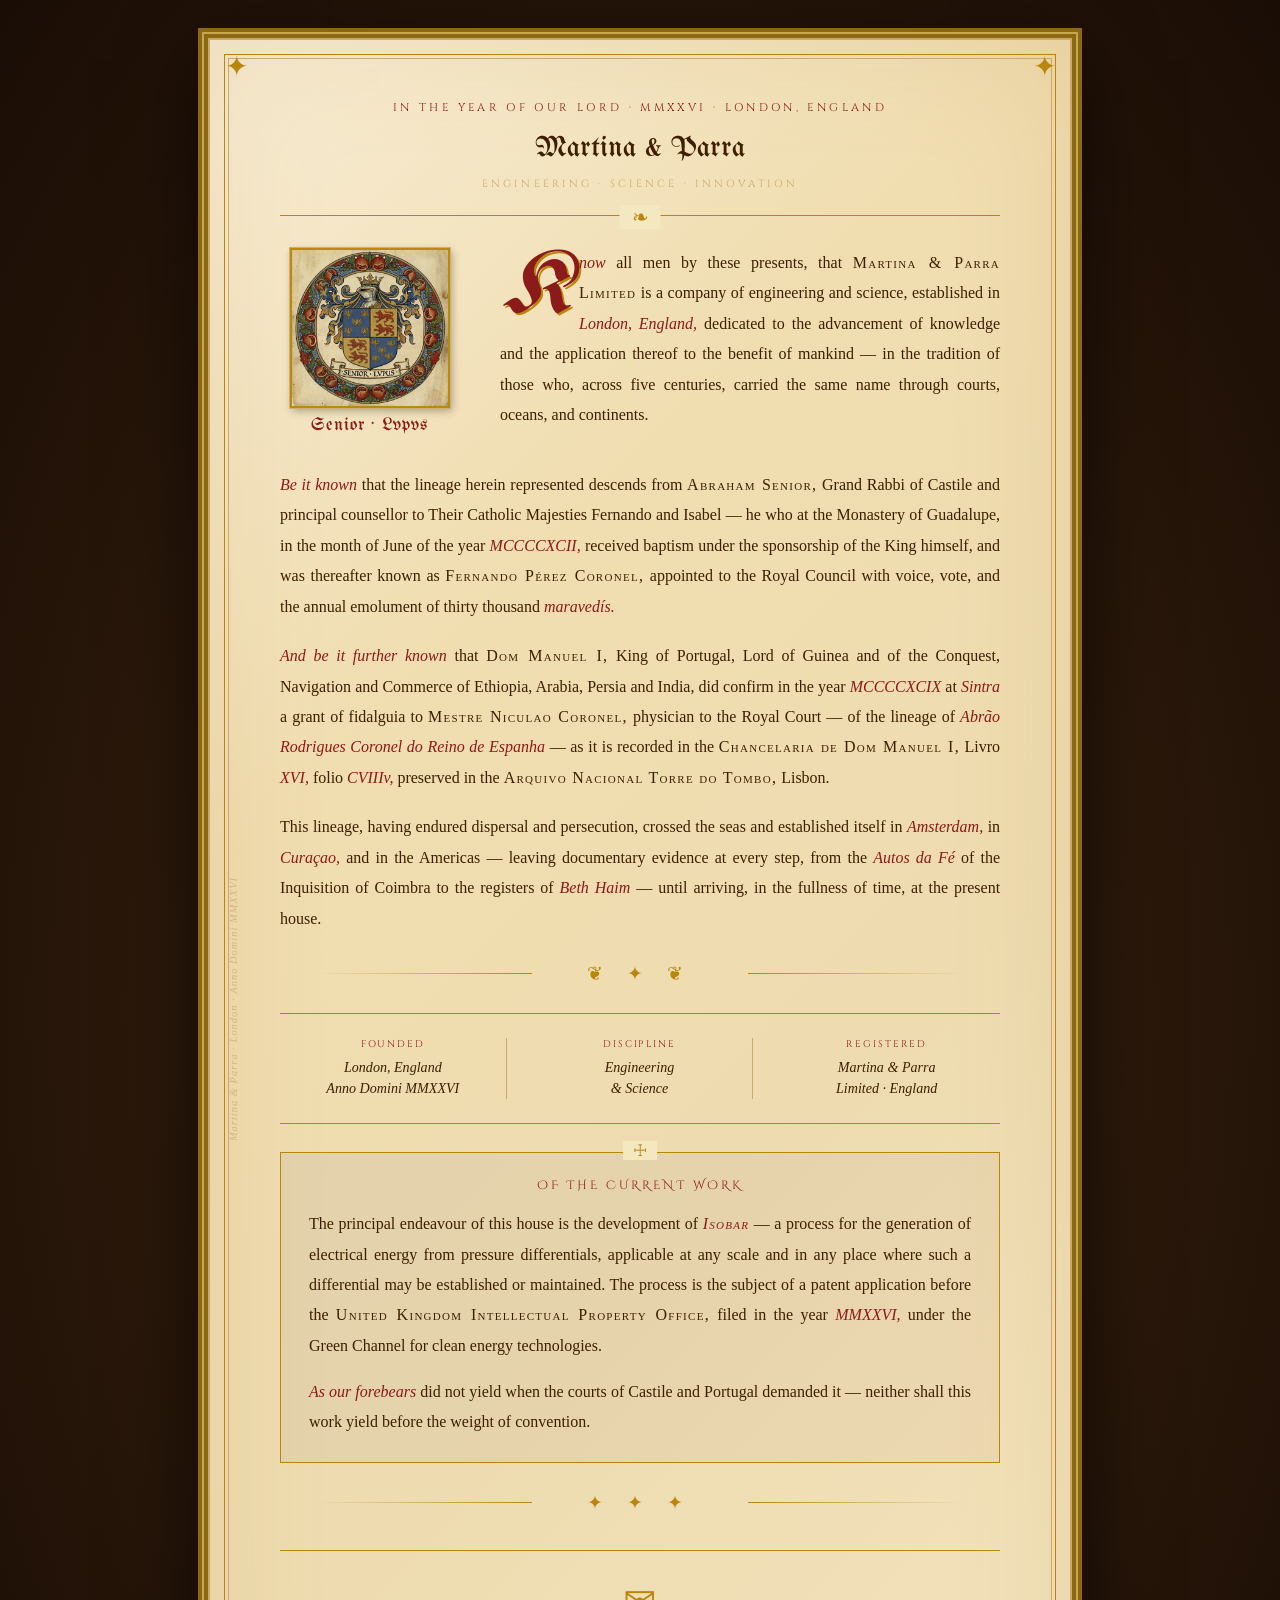
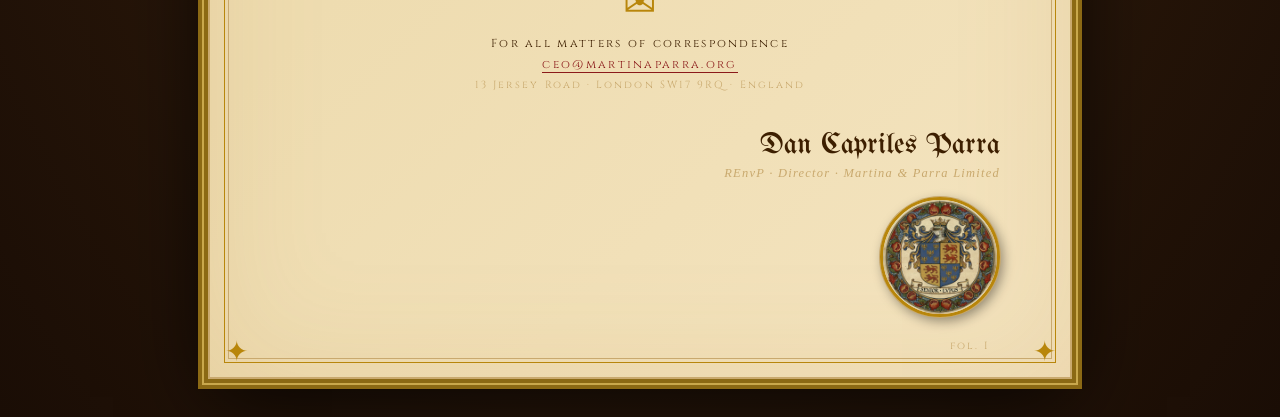
==== index.html @ c465b51c "Update index.html" ====
<html lang="en">
<head>
<meta charset="UTF-8">
<meta name="viewport" content="width=device-width, initial-scale=1.0">
<title>Martina &amp; Parra — Senior Lupus</title>
<link rel="preconnect" href="https://fonts.googleapis.com">
<link rel="preconnect" href="https://fonts.gstatic.com" crossorigin>
<link href="https://fonts.googleapis.com/css2?family=UnifrakturMaguntia&family=IM+Fell+English:ital@0;1&family=Cinzel:wght@400;600;700&family=Cinzel+Decorative:wght@400;700&display=swap" rel="stylesheet">
<style>
:root {
  --vellum: #f4e8c1;
  --vellum-dark: #e8d5a0;
  --vellum-shadow: #c9a96e;
  --ink: #1a0f00;
  --ink-brown: #3d1f00;
  --red: #8b1a1a;
  --blue: #1a2d6b;
  --gold: #b8860b;
  --gold-light: #d4a017;
  --gold-bright: #ffd700;
}
* { margin:0; padding:0; box-sizing:border-box; }
body {
  background: radial-gradient(ellipse at center, #3d2510 0%, #1a0d05 100%);
  font-family: 'IM Fell English', serif;
  color: var(--ink);
  min-height: 100vh;
  display: flex;
  flex-direction: column;
  align-items: center;
  padding: 40px 20px;
}
.manuscript {
  max-width: 860px;
  width: 100%;
  background-image:
    linear-gradient(135deg, #f8edd5 0%, #f0ddb0 30%, #eedcb0 60%, #f4e4c0 100%);
  position: relative;
  padding: 60px 70px;
  box-shadow:
    0 0 0 2px var(--vellum-shadow),
    0 0 0 6px #8b6914,
    0 0 0 8px #c9a84c,
    0 0 0 12px #8b6914,
    0 20px 80px rgba(0,0,0,0.8),
    inset 0 0 120px rgba(180,130,50,0.15);
  animation: pageAppear 1.5s ease-out;
}
@keyframes pageAppear {
  from { opacity:0; transform:translateY(30px); }
  to { opacity:1; transform:translateY(0); }
}
.border-outer { position:absolute; inset:14px; border:1.5px solid var(--gold); pointer-events:none; }
.border-inner { position:absolute; inset:18px; border:0.5px solid var(--vellum-shadow); pointer-events:none; }
.corner { position:absolute; width:40px; height:40px; color:var(--gold); font-size:28px; display:flex; align-items:center; justify-content:center; }
.corner-tl { top:6px; left:6px; }
.corner-tr { top:6px; right:6px; }
.corner-bl { bottom:6px; left:6px; }
.corner-br { bottom:6px; right:6px; }
.marginalia {
  position:absolute; font-family:'IM Fell English',serif; font-size:0.65rem;
  color:var(--vellum-shadow); font-style:italic; left:18px; top:50%;
  transform:translateY(-50%) rotate(180deg); writing-mode:vertical-rl;
  letter-spacing:0.1em; opacity:0.7;
}
.royal-header {
  text-align:center; margin-bottom:32px; padding-bottom:24px;
  border-bottom:1px solid var(--gold); position:relative;
}
.royal-header::after {
  content:'❧'; position:absolute; bottom:-14px; left:50%;
  transform:translateX(-50%); background:var(--vellum); padding:0 12px;
  color:var(--gold); font-size:20px;
}
.regnal-date { font-family:'Cinzel',serif; font-size:0.7rem; letter-spacing:0.3em; color:var(--red); text-transform:uppercase; margin-bottom:10px; }
.royal-title { font-family:'UnifrakturMaguntia',cursive; font-size:1.8rem; color:var(--ink-brown); line-height:1.6; margin-bottom:6px; }
.coat-of-arms-section { display:flex; gap:40px; align-items:flex-start; margin-bottom:36px; }
.shield-container { flex-shrink:0; width:180px; text-align:center; }
.shield-img {
  width:160px; height:160px; margin:0 auto 8px; display:block;
  object-fit:cover; object-position:center center;
  border:2px solid var(--gold);
  box-shadow: 0 0 0 1px var(--vellum-shadow), 2px 3px 8px rgba(0,0,0,0.3);
  filter:sepia(10%) contrast(1.05);
  transition: transform 0.4s ease, filter 0.4s ease;
}
.shield-img:hover { transform:scale(1.04); filter:sepia(5%) contrast(1.1) brightness(1.05); }
.shield-motto { font-family:'UnifrakturMaguntia',cursive; font-size:1.1rem; color:var(--red); letter-spacing:0.05em; margin-top:4px; }
.fire-word {
  display:inline;
  transition: color 0.2s ease, text-shadow 0.2s ease;
  cursor:default;
}
.fire-word:hover {
  color: #cc1100 !important;
  text-shadow: 0 0 6px rgba(220,50,0,0.9), 0 0 18px rgba(255,100,0,0.6), 0 0 35px rgba(255,50,0,0.3);
}
.decree-text { font-family:'IM Fell English',serif; font-size:1.0rem; line-height:1.9; color:var(--ink-brown); text-align:justify; hyphens:auto; }
.decree-text p { margin-bottom:1.2em; }
.drop-cap::first-letter {
  font-family:'UnifrakturMaguntia',cursive; font-size:5.5rem; float:left;
  line-height:0.75; margin-right:8px; margin-top:8px; color:var(--red);
  text-shadow:2px 2px 0px var(--gold);
}
.rubricated { color:var(--red); font-style:italic; }
.small-caps { font-variant:small-caps; letter-spacing:0.08em; }
.divider {
  text-align:center; margin:28px 0; color:var(--gold); font-size:1.2rem; letter-spacing:0.5em; position:relative;
}
.divider::before, .divider::after {
  content:''; position:absolute; top:50%; width:30%; height:0.5px;
  background:linear-gradient(to right, transparent, var(--gold));
}
.divider::before { left:5%; }
.divider::after { right:5%; background:linear-gradient(to left, transparent, var(--gold)); }
.section-title { font-family:'Cinzel Decorative',serif; font-size:0.75rem; letter-spacing:0.25em; color:var(--red); text-transform:uppercase; text-align:center; margin-bottom:16px; }
.triptych { display:grid; grid-template-columns:1fr 1fr 1fr; gap:20px; margin:28px 0; border-top:0.5px solid var(--gold); border-bottom:0.5px solid var(--gold); padding:24px 0; }
.triptych-item { text-align:center; padding:0 12px; border-right:0.5px solid var(--vellum-shadow); }
.triptych-item:last-child { border-right:none; }
.triptych-label { font-family:'Cinzel',serif; font-size:0.6rem; letter-spacing:0.2em; color:var(--red); text-transform:uppercase; margin-bottom:6px; display:block; }
.triptych-value { font-family:'IM Fell English',serif; font-size:0.88rem; color:var(--ink-brown); line-height:1.5; font-style:italic; }
.sealed-section {
  background:linear-gradient(135deg, rgba(26,45,107,0.06), rgba(139,26,26,0.04));
  border:1px solid var(--gold); padding:24px 28px; margin:28px 0; position:relative;
}
.sealed-section::before {
  content:'☩'; position:absolute; top:-12px; left:50%; transform:translateX(-50%);
  background:var(--vellum); padding:0 10px; color:var(--gold); font-size:16px;
}
.sigil-section { text-align:center; margin-top:36px; padding-top:28px; border-top:1px solid var(--gold); }
.sigil { font-size:2.5rem; color:var(--gold); margin-bottom:10px; display:block; }
.contact-line { font-family:'Cinzel',serif; font-size:0.72rem; letter-spacing:0.2em; color:var(--ink-brown); margin-bottom:6px; }
.contact-line a { color:var(--red); text-decoration:none; border-bottom:0.5px solid var(--red); }
.royal-signature { margin-top:36px; display:flex; justify-content:flex-end; align-items:flex-end; flex-direction:column; text-align:right; }
.signature-name { font-family:'UnifrakturMaguntia',cursive; font-size:1.8rem; color:var(--ink-brown); line-height:1.2; }
.signature-title { font-family:'IM Fell English',serif; font-size:0.78rem; font-style:italic; color:var(--vellum-shadow); letter-spacing:0.1em; margin-top:4px; }
.emblem-seal {
  width:120px; height:120px; border-radius:50%; overflow:hidden;
  border:3px solid var(--gold);
  box-shadow:0 0 0 1px var(--vellum-shadow), 3px 4px 12px rgba(0,0,0,0.4);
  margin-top:16px; align-self:flex-end;
  transition:transform 0.4s ease, box-shadow 0.4s ease;
}
.emblem-seal:hover {
  transform:scale(1.06) rotate(2deg);
  box-shadow:0 0 0 1px var(--gold-bright), 0 0 20px rgba(184,134,11,0.5), 3px 4px 12px rgba(0,0,0,0.4);
}
.emblem-seal img { width:100%; height:100%; object-fit:cover; object-position:center 15%; filter:sepia(10%) contrast(1.05); }
.folio { position:absolute; bottom:24px; right:80px; font-family:'Cinzel',serif; font-size:0.65rem; letter-spacing:0.2em; color:var(--vellum-shadow); }
@media(max-width:600px){
  .manuscript{padding:40px 28px;}
  .coat-of-arms-section{flex-direction:column;align-items:center;}
  .triptych{grid-template-columns:1fr;}
  .triptych-item{border-right:none;border-bottom:0.5px solid var(--vellum-shadow);padding:12px 0;}
  .triptych-item:last-child{border-bottom:none;}
  .marginalia{display:none;}
}
</style>
</head>
<body>
<div class="manuscript">
  <div class="border-outer"></div>
  <div class="border-inner"></div>
  <div class="corner corner-tl">✦</div>
  <div class="corner corner-tr">✦</div>
  <div class="corner corner-bl">✦</div>
  <div class="corner corner-br">✦</div>
  <div class="marginalia">Martina &amp; Parra · London · Anno Domini MMXXVI</div>

  <div class="royal-header">
    <div class="regnal-date">In the Year of Our Lord · MMXXVI · London, England</div>
    <div class="royal-title">Martina &amp; Parra</div>
    <div style="font-family:'Cinzel',serif;font-size:0.65rem;letter-spacing:0.3em;color:var(--vellum-shadow);text-transform:uppercase;margin-top:4px;">Engineering · Science · Innovation</div>
  </div>

  <div class="coat-of-arms-section">
    <div class="shield-container">
      <img class="shield-img" src="senior_lupus.png" alt="Senior Lupus Arms">
      <div class="shield-motto">Senior · Lvpvs</div>
    </div>
    <div style="flex:1;">
      <p class="decree-text drop-cap">
        <span class="rubricated fire-word">Know</span> <span class="fire-word">all</span> <span class="fire-word">men</span> <span class="fire-word">by</span> <span class="fire-word">these</span> <span class="fire-word">presents,</span> <span class="fire-word">that</span> <span class="small-caps fire-word">Martina &amp; Parra Limited</span> <span class="fire-word">is</span> <span class="fire-word">a</span> <span class="fire-word">company</span> <span class="fire-word">of</span> <span class="fire-word">engineering</span> <span class="fire-word">and</span> <span class="fire-word">science,</span> <span class="fire-word">established</span> <span class="fire-word">in</span> <span class="rubricated fire-word">London, England,</span> <span class="fire-word">dedicated</span> <span class="fire-word">to</span> <span class="fire-word">the</span> <span class="fire-word">advancement</span> <span class="fire-word">of</span> <span class="fire-word">knowledge</span> <span class="fire-word">and</span> <span class="fire-word">the</span> <span class="fire-word">application</span> <span class="fire-word">thereof</span> <span class="fire-word">to</span> <span class="fire-word">the</span> <span class="fire-word">benefit</span> <span class="fire-word">of</span> <span class="fire-word">mankind</span> — <span class="fire-word">in</span> <span class="fire-word">the</span> <span class="fire-word">tradition</span> <span class="fire-word">of</span> <span class="fire-word">those</span> <span class="fire-word">who,</span> <span class="fire-word">across</span> <span class="fire-word">five</span> <span class="fire-word">centuries,</span> <span class="fire-word">carried</span> <span class="fire-word">the</span> <span class="fire-word">same</span> <span class="fire-word">name</span> <span class="fire-word">through</span> <span class="fire-word">courts,</span> <span class="fire-word">oceans,</span> <span class="fire-word">and</span> <span class="fire-word">continents.</span>
      </p>
    </div>
  </div>

  <div class="decree-text">
    <p>
      <span class="rubricated fire-word">Be it known</span> <span class="fire-word">that</span> <span class="fire-word">the</span> <span class="fire-word">lineage</span> <span class="fire-word">herein</span> <span class="fire-word">represented</span> <span class="fire-word">descends</span> <span class="fire-word">from</span> <span class="small-caps fire-word">Abraham Senior,</span> <span class="fire-word">Grand</span> <span class="fire-word">Rabbi</span> <span class="fire-word">of</span> <span class="fire-word">Castile</span> <span class="fire-word">and</span> <span class="fire-word">principal</span> <span class="fire-word">counsellor</span> <span class="fire-word">to</span> <span class="fire-word">Their</span> <span class="fire-word">Catholic</span> <span class="fire-word">Majesties</span> <span class="fire-word">Fernando</span> <span class="fire-word">and</span> <span class="fire-word">Isabel</span> — <span class="fire-word">he</span> <span class="fire-word">who</span> <span class="fire-word">at</span> <span class="fire-word">the</span> <span class="fire-word">Monastery</span> <span class="fire-word">of</span> <span class="fire-word">Guadalupe,</span> <span class="fire-word">in</span> <span class="fire-word">the</span> <span class="fire-word">month</span> <span class="fire-word">of</span> <span class="fire-word">June</span> <span class="fire-word">of</span> <span class="fire-word">the</span> <span class="fire-word">year</span> <span class="rubricated fire-word">MCCCCXCII,</span> <span class="fire-word">received</span> <span class="fire-word">baptism</span> <span class="fire-word">under</span> <span class="fire-word">the</span> <span class="fire-word">sponsorship</span> <span class="fire-word">of</span> <span class="fire-word">the</span> <span class="fire-word">King</span> <span class="fire-word">himself,</span> <span class="fire-word">and</span> <span class="fire-word">was</span> <span class="fire-word">thereafter</span> <span class="fire-word">known</span> <span class="fire-word">as</span> <span class="small-caps fire-word">Fernando Pérez Coronel,</span> <span class="fire-word">appointed</span> <span class="fire-word">to</span> <span class="fire-word">the</span> <span class="fire-word">Royal</span> <span class="fire-word">Council</span> <span class="fire-word">with</span> <span class="fire-word">voice,</span> <span class="fire-word">vote,</span> <span class="fire-word">and</span> <span class="fire-word">the</span> <span class="fire-word">annual</span> <span class="fire-word">emolument</span> <span class="fire-word">of</span> <span class="fire-word">thirty</span> <span class="fire-word">thousand</span> <span class="rubricated fire-word">maravedís.</span>
    </p>
    <p>
      <span class="rubricated fire-word">And be it further known</span> <span class="fire-word">that</span> <span class="small-caps fire-word">Dom Manuel I,</span> <span class="fire-word">King</span> <span class="fire-word">of</span> <span class="fire-word">Portugal,</span> <span class="fire-word">Lord</span> <span class="fire-word">of</span> <span class="fire-word">Guinea</span> <span class="fire-word">and</span> <span class="fire-word">of</span> <span class="fire-word">the</span> <span class="fire-word">Conquest,</span> <span class="fire-word">Navigation</span> <span class="fire-word">and</span> <span class="fire-word">Commerce</span> <span class="fire-word">of</span> <span class="fire-word">Ethiopia,</span> <span class="fire-word">Arabia,</span> <span class="fire-word">Persia</span> <span class="fire-word">and</span> <span class="fire-word">India,</span> <span class="fire-word">did</span> <span class="fire-word">confirm</span> <span class="fire-word">in</span> <span class="fire-word">the</span> <span class="fire-word">year</span> <span class="rubricated fire-word">MCCCCXCIX</span> <span class="fire-word">at</span> <span class="rubricated fire-word">Sintra</span> <span class="fire-word">a</span> <span class="fire-word">grant</span> <span class="fire-word">of</span> <span class="fire-word">fidalguia</span> <span class="fire-word">to</span> <span class="small-caps fire-word">Mestre Niculao Coronel,</span> <span class="fire-word">physician</span> <span class="fire-word">to</span> <span class="fire-word">the</span> <span class="fire-word">Royal</span> <span class="fire-word">Court</span> — <span class="fire-word">of</span> <span class="fire-word">the</span> <span class="fire-word">lineage</span> <span class="fire-word">of</span> <span class="rubricated fire-word">Abrão Rodrigues Coronel do Reino de Espanha</span> — <span class="fire-word">as</span> <span class="fire-word">it</span> <span class="fire-word">is</span> <span class="fire-word">recorded</span> <span class="fire-word">in</span> <span class="fire-word">the</span> <span class="small-caps fire-word">Chancelaria de Dom Manuel I,</span> <span class="fire-word">Livro</span> <span class="rubricated fire-word">XVI,</span> <span class="fire-word">folio</span> <span class="rubricated fire-word">CVIIIv,</span> <span class="fire-word">preserved</span> <span class="fire-word">in</span> <span class="fire-word">the</span> <span class="small-caps fire-word">Arquivo Nacional Torre do Tombo,</span> <span class="fire-word">Lisbon.</span>
    </p>
    <p>
      <span class="fire-word">This</span> <span class="fire-word">lineage,</span> <span class="fire-word">having</span> <span class="fire-word">endured</span> <span class="fire-word">dispersal</span> <span class="fire-word">and</span> <span class="fire-word">persecution,</span> <span class="fire-word">crossed</span> <span class="fire-word">the</span> <span class="fire-word">seas</span> <span class="fire-word">and</span> <span class="fire-word">established</span> <span class="fire-word">itself</span> <span class="fire-word">in</span> <span class="rubricated fire-word">Amsterdam,</span> <span class="fire-word">in</span> <span class="rubricated fire-word">Curaçao,</span> <span class="fire-word">and</span> <span class="fire-word">in</span> <span class="fire-word">the</span> <span class="fire-word">Americas</span> — <span class="fire-word">leaving</span> <span class="fire-word">documentary</span> <span class="fire-word">evidence</span> <span class="fire-word">at</span> <span class="fire-word">every</span> <span class="fire-word">step,</span> <span class="fire-word">from</span> <span class="fire-word">the</span> <span class="rubricated fire-word">Autos da Fé</span> <span class="fire-word">of</span> <span class="fire-word">the</span> <span class="fire-word">Inquisition</span> <span class="fire-word">of</span> <span class="fire-word">Coimbra</span> <span class="fire-word">to</span> <span class="fire-word">the</span> <span class="fire-word">registers</span> <span class="fire-word">of</span> <span class="rubricated fire-word">Beth Haim</span> — <span class="fire-word">until</span> <span class="fire-word">arriving,</span> <span class="fire-word">in</span> <span class="fire-word">the</span> <span class="fire-word">fullness</span> <span class="fire-word">of</span> <span class="fire-word">time,</span> <span class="fire-word">at</span> <span class="fire-word">the</span> <span class="fire-word">present</span> <span class="fire-word">house.</span>
    </p>
  </div>

  <div class="divider">❦ ✦ ❦</div>

  <div class="triptych">
    <div class="triptych-item">
      <span class="triptych-label">Founded</span>
      <div class="triptych-value">London, England<br>Anno Domini MMXXVI</div>
    </div>
    <div class="triptych-item">
      <span class="triptych-label">Discipline</span>
      <div class="triptych-value">Engineering<br>&amp; Science</div>
    </div>
    <div class="triptych-item">
      <span class="triptych-label">Registered</span>
      <div class="triptych-value">Martina &amp; Parra<br>Limited · England</div>
    </div>
  </div>

  <div class="sealed-section">
    <div class="section-title">Of the Current Work</div>
    <p class="decree-text">
      <span class="fire-word">The</span> <span class="fire-word">principal</span> <span class="fire-word">endeavour</span> <span class="fire-word">of</span> <span class="fire-word">this</span> <span class="fire-word">house</span> <span class="fire-word">is</span> <span class="fire-word">the</span> <span class="fire-word">development</span> <span class="fire-word">of</span> <span class="small-caps rubricated fire-word">Isobar</span> — <span class="fire-word">a</span> <span class="fire-word">process</span> <span class="fire-word">for</span> <span class="fire-word">the</span> <span class="fire-word">generation</span> <span class="fire-word">of</span> <span class="fire-word">electrical</span> <span class="fire-word">energy</span> <span class="fire-word">from</span> <span class="fire-word">pressure</span> <span class="fire-word">differentials,</span> <span class="fire-word">applicable</span> <span class="fire-word">at</span> <span class="fire-word">any</span> <span class="fire-word">scale</span> <span class="fire-word">and</span> <span class="fire-word">in</span> <span class="fire-word">any</span> <span class="fire-word">place</span> <span class="fire-word">where</span> <span class="fire-word">such</span> <span class="fire-word">a</span> <span class="fire-word">differential</span> <span class="fire-word">may</span> <span class="fire-word">be</span> <span class="fire-word">established</span> <span class="fire-word">or</span> <span class="fire-word">maintained.</span> <span class="fire-word">The</span> <span class="fire-word">process</span> <span class="fire-word">is</span> <span class="fire-word">the</span> <span class="fire-word">subject</span> <span class="fire-word">of</span> <span class="fire-word">a</span> <span class="fire-word">patent</span> <span class="fire-word">application</span> <span class="fire-word">before</span> <span class="fire-word">the</span> <span class="small-caps fire-word">United Kingdom Intellectual Property Office,</span> <span class="fire-word">filed</span> <span class="fire-word">in</span> <span class="fire-word">the</span> <span class="fire-word">year</span> <span class="rubricated fire-word">MMXXVI,</span> <span class="fire-word">under</span> <span class="fire-word">the</span> <span class="fire-word">Green</span> <span class="fire-word">Channel</span> <span class="fire-word">for</span> <span class="fire-word">clean</span> <span class="fire-word">energy</span> <span class="fire-word">technologies.</span>
    </p>
    <p class="decree-text" style="margin-top:1em;margin-bottom:0;">
      <span class="rubricated fire-word">As our forebears</span> <span class="fire-word">did</span> <span class="fire-word">not</span> <span class="fire-word">yield</span> <span class="fire-word">when</span> <span class="fire-word">the</span> <span class="fire-word">courts</span> <span class="fire-word">of</span> <span class="fire-word">Castile</span> <span class="fire-word">and</span> <span class="fire-word">Portugal</span> <span class="fire-word">demanded</span> <span class="fire-word">it</span> — <span class="fire-word">neither</span> <span class="fire-word">shall</span> <span class="fire-word">this</span> <span class="fire-word">work</span> <span class="fire-word">yield</span> <span class="fire-word">before</span> <span class="fire-word">the</span> <span class="fire-word">weight</span> <span class="fire-word">of</span> <span class="fire-word">convention.</span>
    </p>
  </div>

  <div class="divider">✦ ✦ ✦</div>

  <div class="sigil-section">
    <span class="sigil">✉</span>
    <div class="contact-line">For all matters of correspondence</div>
    <div class="contact-line" style="margin-top:6px;">
      <a href="mailto:ceo@martinaparra.org">ceo@martinaparra.org</a>
    </div>
    <div class="contact-line" style="margin-top:4px;font-size:0.65rem;color:var(--vellum-shadow);">
      13 Jersey Road · London SW17 9RQ · England
    </div>
  </div>

  <div class="royal-signature">
    <div class="signature-name">Dan Capriles Parra</div>
    <div class="signature-title">REnvP · Director · Martina &amp; Parra Limited</div>
    <div class="emblem-seal">
      <img src="senior_lupus.png" alt="Senior Lupus">
    </div>
  </div>

  <div class="folio">fol. I</div>
</div>
</body>
</html>
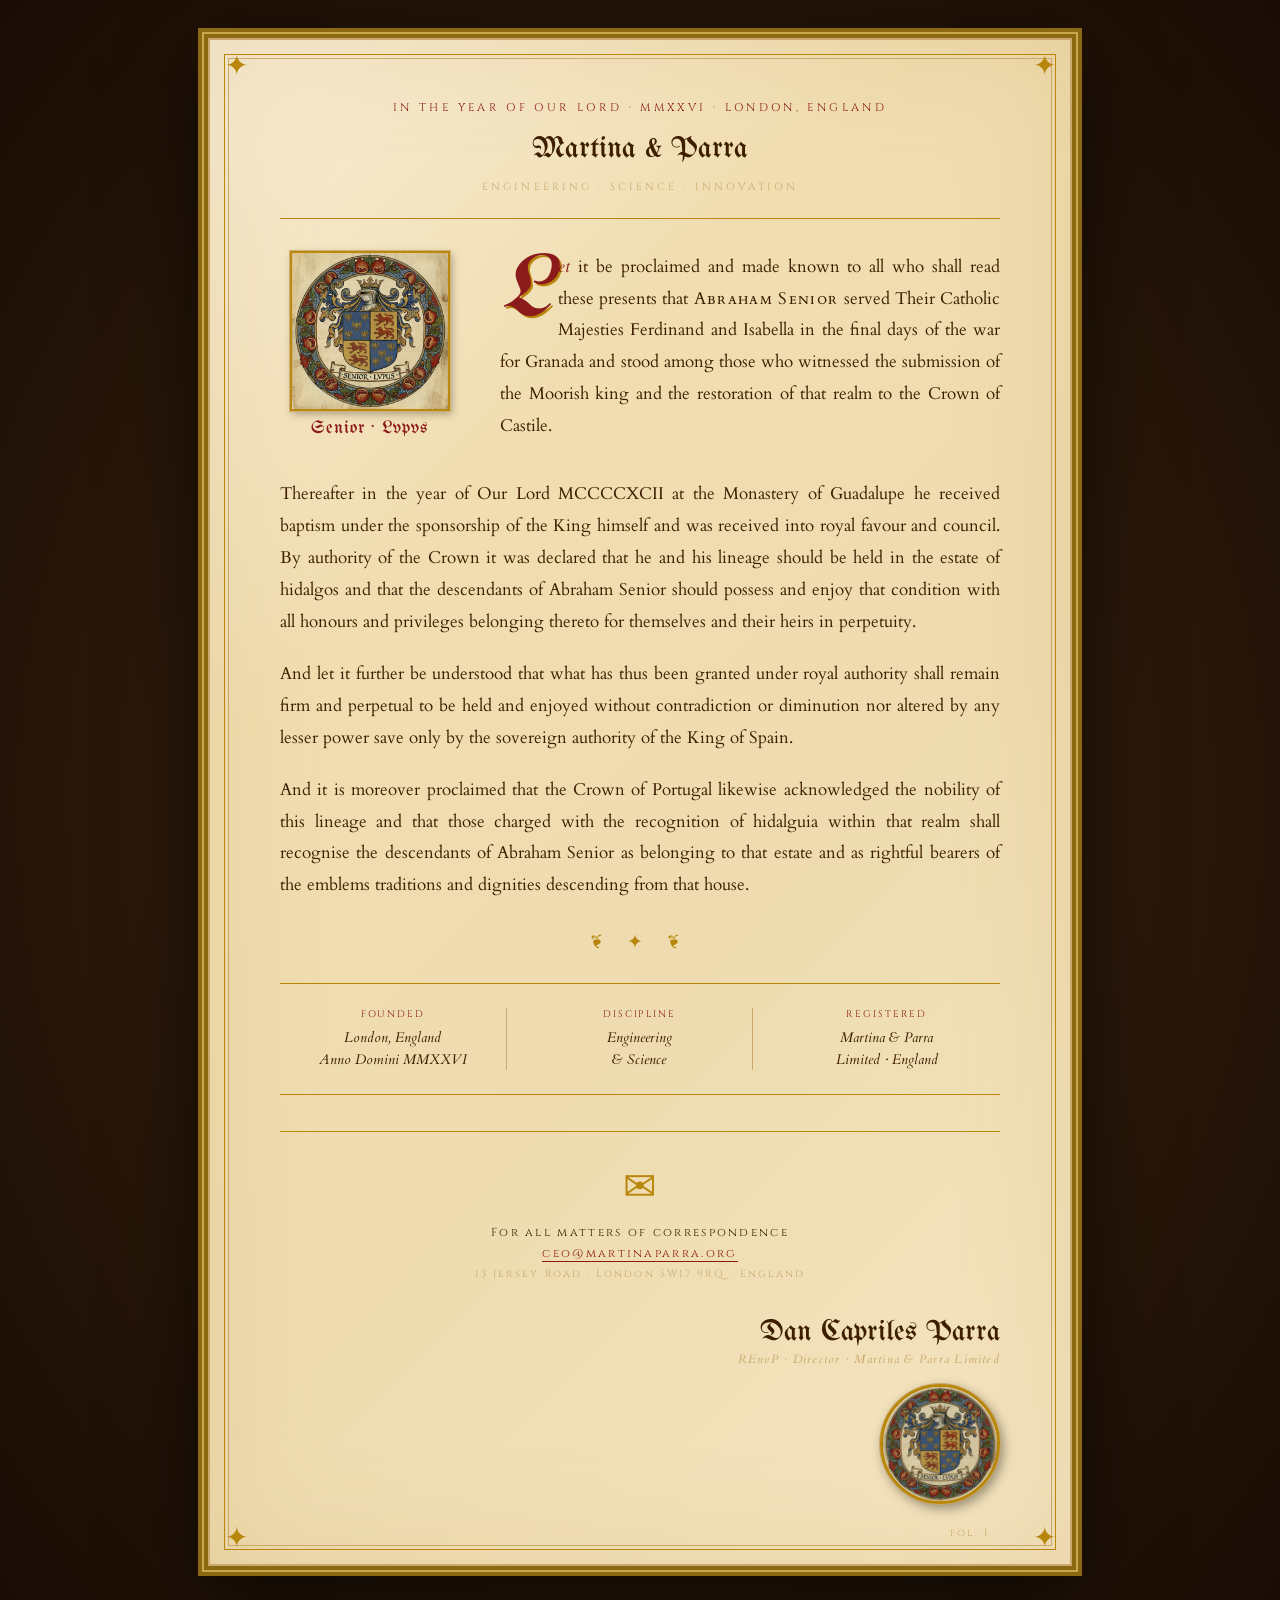
==== commit 33f08a34: "Update index.html" ====
--- a/index.html
+++ b/index.html
@@ -1,251 +1,297 @@
+<!DOCTYPE html>
 <html lang="en">
 <head>
 <meta charset="UTF-8">
 <meta name="viewport" content="width=device-width, initial-scale=1.0">
-<title>Martina &amp; Parra — Senior Lupus</title>
+<title>Martina & Parra — Senior Lupus</title>
+
 <link rel="preconnect" href="https://fonts.googleapis.com">
 <link rel="preconnect" href="https://fonts.gstatic.com" crossorigin>
-<link href="https://fonts.googleapis.com/css2?family=UnifrakturMaguntia&family=IM+Fell+English:ital@0;1&family=Cinzel:wght@400;600;700&family=Cinzel+Decorative:wght@400;700&display=swap" rel="stylesheet">
+<link href="https://fonts.googleapis.com/css2?family=UnifrakturMaguntia&family=Cinzel:wght@400;600;700&family=Cinzel+Decorative:wght@400;700&family=Cardo:ital,wght@0,400;0,700;1,400&display=swap" rel="stylesheet">
+
 <style>
 :root {
-  --vellum: #f4e8c1;
-  --vellum-dark: #e8d5a0;
-  --vellum-shadow: #c9a96e;
-  --ink: #1a0f00;
-  --ink-brown: #3d1f00;
-  --red: #8b1a1a;
-  --blue: #1a2d6b;
-  --gold: #b8860b;
-  --gold-light: #d4a017;
-  --gold-bright: #ffd700;
-}
-* { margin:0; padding:0; box-sizing:border-box; }
-body {
-  background: radial-gradient(ellipse at center, #3d2510 0%, #1a0d05 100%);
-  font-family: 'IM Fell English', serif;
-  color: var(--ink);
-  min-height: 100vh;
-  display: flex;
-  flex-direction: column;
-  align-items: center;
-  padding: 40px 20px;
-}
-.manuscript {
-  max-width: 860px;
-  width: 100%;
-  background-image:
-    linear-gradient(135deg, #f8edd5 0%, #f0ddb0 30%, #eedcb0 60%, #f4e4c0 100%);
-  position: relative;
-  padding: 60px 70px;
-  box-shadow:
-    0 0 0 2px var(--vellum-shadow),
-    0 0 0 6px #8b6914,
-    0 0 0 8px #c9a84c,
-    0 0 0 12px #8b6914,
-    0 20px 80px rgba(0,0,0,0.8),
-    inset 0 0 120px rgba(180,130,50,0.15);
-  animation: pageAppear 1.5s ease-out;
-}
-@keyframes pageAppear {
-  from { opacity:0; transform:translateY(30px); }
-  to { opacity:1; transform:translateY(0); }
-}
-.border-outer { position:absolute; inset:14px; border:1.5px solid var(--gold); pointer-events:none; }
-.border-inner { position:absolute; inset:18px; border:0.5px solid var(--vellum-shadow); pointer-events:none; }
-.corner { position:absolute; width:40px; height:40px; color:var(--gold); font-size:28px; display:flex; align-items:center; justify-content:center; }
-.corner-tl { top:6px; left:6px; }
-.corner-tr { top:6px; right:6px; }
-.corner-bl { bottom:6px; left:6px; }
-.corner-br { bottom:6px; right:6px; }
-.marginalia {
-  position:absolute; font-family:'IM Fell English',serif; font-size:0.65rem;
-  color:var(--vellum-shadow); font-style:italic; left:18px; top:50%;
-  transform:translateY(-50%) rotate(180deg); writing-mode:vertical-rl;
-  letter-spacing:0.1em; opacity:0.7;
-}
-.royal-header {
-  text-align:center; margin-bottom:32px; padding-bottom:24px;
-  border-bottom:1px solid var(--gold); position:relative;
-}
-.royal-header::after {
-  content:'❧'; position:absolute; bottom:-14px; left:50%;
-  transform:translateX(-50%); background:var(--vellum); padding:0 12px;
-  color:var(--gold); font-size:20px;
-}
-.regnal-date { font-family:'Cinzel',serif; font-size:0.7rem; letter-spacing:0.3em; color:var(--red); text-transform:uppercase; margin-bottom:10px; }
-.royal-title { font-family:'UnifrakturMaguntia',cursive; font-size:1.8rem; color:var(--ink-brown); line-height:1.6; margin-bottom:6px; }
-.coat-of-arms-section { display:flex; gap:40px; align-items:flex-start; margin-bottom:36px; }
-.shield-container { flex-shrink:0; width:180px; text-align:center; }
-.shield-img {
-  width:160px; height:160px; margin:0 auto 8px; display:block;
-  object-fit:cover; object-position:center center;
-  border:2px solid var(--gold);
-  box-shadow: 0 0 0 1px var(--vellum-shadow), 2px 3px 8px rgba(0,0,0,0.3);
-  filter:sepia(10%) contrast(1.05);
-  transition: transform 0.4s ease, filter 0.4s ease;
-}
-.shield-img:hover { transform:scale(1.04); filter:sepia(5%) contrast(1.1) brightness(1.05); }
-.shield-motto { font-family:'UnifrakturMaguntia',cursive; font-size:1.1rem; color:var(--red); letter-spacing:0.05em; margin-top:4px; }
-.fire-word {
-  display:inline;
-  transition: color 0.2s ease, text-shadow 0.2s ease;
-  cursor:default;
-}
-.fire-word:hover {
-  color: #cc1100 !important;
-  text-shadow: 0 0 6px rgba(220,50,0,0.9), 0 0 18px rgba(255,100,0,0.6), 0 0 35px rgba(255,50,0,0.3);
-}
-.decree-text { font-family:'IM Fell English',serif; font-size:1.0rem; line-height:1.9; color:var(--ink-brown); text-align:justify; hyphens:auto; }
-.decree-text p { margin-bottom:1.2em; }
-.drop-cap::first-letter {
-  font-family:'UnifrakturMaguntia',cursive; font-size:5.5rem; float:left;
-  line-height:0.75; margin-right:8px; margin-top:8px; color:var(--red);
-  text-shadow:2px 2px 0px var(--gold);
-}
-.rubricated { color:var(--red); font-style:italic; }
-.small-caps { font-variant:small-caps; letter-spacing:0.08em; }
-.divider {
-  text-align:center; margin:28px 0; color:var(--gold); font-size:1.2rem; letter-spacing:0.5em; position:relative;
-}
-.divider::before, .divider::after {
-  content:''; position:absolute; top:50%; width:30%; height:0.5px;
-  background:linear-gradient(to right, transparent, var(--gold));
-}
-.divider::before { left:5%; }
-.divider::after { right:5%; background:linear-gradient(to left, transparent, var(--gold)); }
-.section-title { font-family:'Cinzel Decorative',serif; font-size:0.75rem; letter-spacing:0.25em; color:var(--red); text-transform:uppercase; text-align:center; margin-bottom:16px; }
-.triptych { display:grid; grid-template-columns:1fr 1fr 1fr; gap:20px; margin:28px 0; border-top:0.5px solid var(--gold); border-bottom:0.5px solid var(--gold); padding:24px 0; }
-.triptych-item { text-align:center; padding:0 12px; border-right:0.5px solid var(--vellum-shadow); }
-.triptych-item:last-child { border-right:none; }
-.triptych-label { font-family:'Cinzel',serif; font-size:0.6rem; letter-spacing:0.2em; color:var(--red); text-transform:uppercase; margin-bottom:6px; display:block; }
-.triptych-value { font-family:'IM Fell English',serif; font-size:0.88rem; color:var(--ink-brown); line-height:1.5; font-style:italic; }
-.sealed-section {
-  background:linear-gradient(135deg, rgba(26,45,107,0.06), rgba(139,26,26,0.04));
-  border:1px solid var(--gold); padding:24px 28px; margin:28px 0; position:relative;
-}
-.sealed-section::before {
-  content:'☩'; position:absolute; top:-12px; left:50%; transform:translateX(-50%);
-  background:var(--vellum); padding:0 10px; color:var(--gold); font-size:16px;
-}
-.sigil-section { text-align:center; margin-top:36px; padding-top:28px; border-top:1px solid var(--gold); }
-.sigil { font-size:2.5rem; color:var(--gold); margin-bottom:10px; display:block; }
-.contact-line { font-family:'Cinzel',serif; font-size:0.72rem; letter-spacing:0.2em; color:var(--ink-brown); margin-bottom:6px; }
-.contact-line a { color:var(--red); text-decoration:none; border-bottom:0.5px solid var(--red); }
-.royal-signature { margin-top:36px; display:flex; justify-content:flex-end; align-items:flex-end; flex-direction:column; text-align:right; }
-.signature-name { font-family:'UnifrakturMaguntia',cursive; font-size:1.8rem; color:var(--ink-brown); line-height:1.2; }
-.signature-title { font-family:'IM Fell English',serif; font-size:0.78rem; font-style:italic; color:var(--vellum-shadow); letter-spacing:0.1em; margin-top:4px; }
-.emblem-seal {
-  width:120px; height:120px; border-radius:50%; overflow:hidden;
-  border:3px solid var(--gold);
-  box-shadow:0 0 0 1px var(--vellum-shadow), 3px 4px 12px rgba(0,0,0,0.4);
-  margin-top:16px; align-self:flex-end;
-  transition:transform 0.4s ease, box-shadow 0.4s ease;
-}
-.emblem-seal:hover {
-  transform:scale(1.06) rotate(2deg);
-  box-shadow:0 0 0 1px var(--gold-bright), 0 0 20px rgba(184,134,11,0.5), 3px 4px 12px rgba(0,0,0,0.4);
-}
-.emblem-seal img { width:100%; height:100%; object-fit:cover; object-position:center 15%; filter:sepia(10%) contrast(1.05); }
-.folio { position:absolute; bottom:24px; right:80px; font-family:'Cinzel',serif; font-size:0.65rem; letter-spacing:0.2em; color:var(--vellum-shadow); }
+  --vellum:#f4e8c1;
+  --vellum-dark:#e8d5a0;
+  --vellum-shadow:#c9a96e;
+  --ink:#1a0f00;
+  --ink-brown:#3d1f00;
+  --red:#8b1a1a;
+  --blue:#1a2d6b;
+  --gold:#b8860b;
+  --gold-light:#d4a017;
+  --gold-bright:#ffd700;
+}
+
+*{margin:0;padding:0;box-sizing:border-box}
+
+body{
+background:radial-gradient(ellipse at center,#3d2510 0%,#1a0d05 100%);
+font-family:'Cardo',serif;
+color:var(--ink);
+min-height:100vh;
+display:flex;
+flex-direction:column;
+align-items:center;
+padding:40px 20px;
+}
+
+.manuscript{
+max-width:860px;
+width:100%;
+background-image:linear-gradient(135deg,#f8edd5 0%,#f0ddb0 30%,#eedcb0 60%,#f4e4c0 100%);
+position:relative;
+padding:60px 70px;
+box-shadow:
+0 0 0 2px var(--vellum-shadow),
+0 0 0 6px #8b6914,
+0 0 0 8px #c9a84c,
+0 0 0 12px #8b6914,
+0 20px 80px rgba(0,0,0,0.8),
+inset 0 0 120px rgba(180,130,50,0.15);
+}
+
+.border-outer{position:absolute;inset:14px;border:1.5px solid var(--gold);pointer-events:none}
+.border-inner{position:absolute;inset:18px;border:0.5px solid var(--vellum-shadow);pointer-events:none}
+
+.corner{position:absolute;width:40px;height:40px;color:var(--gold);font-size:28px;display:flex;align-items:center;justify-content:center}
+.corner-tl{top:6px;left:6px}
+.corner-tr{top:6px;right:6px}
+.corner-bl{bottom:6px;left:6px}
+.corner-br{bottom:6px;right:6px}
+
+.royal-header{text-align:center;margin-bottom:32px;padding-bottom:24px;border-bottom:1px solid var(--gold);position:relative}
+
+.regnal-date{font-family:'Cinzel',serif;font-size:.7rem;letter-spacing:.3em;color:var(--red);text-transform:uppercase;margin-bottom:10px}
+
+.royal-title{font-family:'UnifrakturMaguntia',cursive;font-size:1.9rem;color:var(--ink-brown);line-height:1.6;margin-bottom:6px}
+
+.coat-of-arms-section{display:flex;gap:40px;align-items:flex-start;margin-bottom:36px}
+
+.shield-container{flex-shrink:0;width:180px;text-align:center}
+
+.shield-img{width:160px;height:160px;margin:0 auto 8px;display:block;object-fit:cover;border:2px solid var(--gold);box-shadow:0 0 0 1px var(--vellum-shadow),2px 3px 8px rgba(0,0,0,.3);filter:sepia(10%) contrast(1.05)}
+
+.shield-motto{font-family:'UnifrakturMaguntia',cursive;font-size:1.1rem;color:var(--red);letter-spacing:.05em;margin-top:4px}
+
+.fire-word{display:inline;transition:color .2s ease,text-shadow .2s ease;cursor:default}
+
+.fire-word:hover{
+color:#cc1100!important;
+text-shadow:0 0 6px rgba(220,50,0,.9),0 0 18px rgba(255,100,0,.6),0 0 35px rgba(255,50,0,.3);
+}
+
+.decree-text{font-family:'Cardo',serif;font-size:1.05rem;line-height:1.9;color:var(--ink-brown);text-align:justify}
+
+.decree-text p{margin-bottom:1.2em}
+
+.drop-cap::first-letter{
+font-family:'UnifrakturMaguntia',cursive;
+font-size:5.5rem;
+float:left;
+line-height:.75;
+margin-right:8px;
+margin-top:8px;
+color:var(--red);
+text-shadow:2px 2px 0 var(--gold);
+}
+
+.rubricated{color:var(--red);font-style:italic}
+.small-caps{font-variant:small-caps;letter-spacing:.08em}
+
+.divider{text-align:center;margin:28px 0;color:var(--gold);font-size:1.2rem;letter-spacing:.5em}
+
+.triptych{display:grid;grid-template-columns:1fr 1fr 1fr;gap:20px;margin:28px 0;border-top:.5px solid var(--gold);border-bottom:.5px solid var(--gold);padding:24px 0}
+
+.triptych-item{text-align:center;padding:0 12px;border-right:.5px solid var(--vellum-shadow)}
+.triptych-item:last-child{border-right:none}
+
+.triptych-label{font-family:'Cinzel',serif;font-size:.6rem;letter-spacing:.2em;color:var(--red);text-transform:uppercase;margin-bottom:6px;display:block}
+
+.triptych-value{font-family:'Cardo',serif;font-size:.9rem;color:var(--ink-brown);line-height:1.5;font-style:italic}
+
+.sealed-section{background:linear-gradient(135deg,rgba(26,45,107,.06),rgba(139,26,26,.04));border:1px solid var(--gold);padding:24px 28px;margin:28px 0;position:relative}
+
+.section-title{font-family:'Cinzel Decorative',serif;font-size:.75rem;letter-spacing:.25em;color:var(--red);text-transform:uppercase;text-align:center;margin-bottom:16px}
+
+.sigil-section{text-align:center;margin-top:36px;padding-top:28px;border-top:1px solid var(--gold)}
+
+.sigil{font-size:2.5rem;color:var(--gold);margin-bottom:10px;display:block}
+
+.contact-line{font-family:'Cinzel',serif;font-size:.72rem;letter-spacing:.2em;color:var(--ink-brown);margin-bottom:6px}
+
+.contact-line a{color:var(--red);text-decoration:none;border-bottom:.5px solid var(--red)}
+
+.royal-signature{margin-top:36px;display:flex;justify-content:flex-end;align-items:flex-end;flex-direction:column;text-align:right}
+
+.signature-name{font-family:'UnifrakturMaguntia',cursive;font-size:1.8rem;color:var(--ink-brown)}
+
+.signature-title{font-family:'Cardo',serif;font-size:.78rem;font-style:italic;color:var(--vellum-shadow);letter-spacing:.1em;margin-top:4px}
+
+.emblem-seal{width:120px;height:120px;border-radius:50%;overflow:hidden;border:3px solid var(--gold);box-shadow:0 0 0 1px var(--vellum-shadow),3px 4px 12px rgba(0,0,0,.4);margin-top:16px}
+
+.emblem-seal img{width:100%;height:100%;object-fit:cover}
+
+.folio{position:absolute;bottom:24px;right:80px;font-family:'Cinzel',serif;font-size:.65rem;letter-spacing:.2em;color:var(--vellum-shadow)}
+
 @media(max-width:600px){
-  .manuscript{padding:40px 28px;}
-  .coat-of-arms-section{flex-direction:column;align-items:center;}
-  .triptych{grid-template-columns:1fr;}
-  .triptych-item{border-right:none;border-bottom:0.5px solid var(--vellum-shadow);padding:12px 0;}
-  .triptych-item:last-child{border-bottom:none;}
-  .marginalia{display:none;}
-}
+.manuscript{padding:40px 28px}
+.coat-of-arms-section{flex-direction:column;align-items:center}
+.triptych{grid-template-columns:1fr}
+.triptych-item{border-right:none;border-bottom:.5px solid var(--vellum-shadow);padding:12px 0}
+.triptych-item:last-child{border-bottom:none}
+.drop-cap::first-letter{font-size:3.5rem}
+}
+
 </style>
 </head>
+
 <body>
+
 <div class="manuscript">
-  <div class="border-outer"></div>
-  <div class="border-inner"></div>
-  <div class="corner corner-tl">✦</div>
-  <div class="corner corner-tr">✦</div>
-  <div class="corner corner-bl">✦</div>
-  <div class="corner corner-br">✦</div>
-  <div class="marginalia">Martina &amp; Parra · London · Anno Domini MMXXVI</div>
-
-  <div class="royal-header">
-    <div class="regnal-date">In the Year of Our Lord · MMXXVI · London, England</div>
-    <div class="royal-title">Martina &amp; Parra</div>
-    <div style="font-family:'Cinzel',serif;font-size:0.65rem;letter-spacing:0.3em;color:var(--vellum-shadow);text-transform:uppercase;margin-top:4px;">Engineering · Science · Innovation</div>
-  </div>
-
-  <div class="coat-of-arms-section">
-    <div class="shield-container">
-      <img class="shield-img" src="senior_lupus.png" alt="Senior Lupus Arms">
-      <div class="shield-motto">Senior · Lvpvs</div>
-    </div>
-    <div style="flex:1;">
-      <p class="decree-text drop-cap">
-        <span class="rubricated fire-word">Know</span> <span class="fire-word">all</span> <span class="fire-word">men</span> <span class="fire-word">by</span> <span class="fire-word">these</span> <span class="fire-word">presents,</span> <span class="fire-word">that</span> <span class="small-caps fire-word">Martina &amp; Parra Limited</span> <span class="fire-word">is</span> <span class="fire-word">a</span> <span class="fire-word">company</span> <span class="fire-word">of</span> <span class="fire-word">engineering</span> <span class="fire-word">and</span> <span class="fire-word">science,</span> <span class="fire-word">established</span> <span class="fire-word">in</span> <span class="rubricated fire-word">London, England,</span> <span class="fire-word">dedicated</span> <span class="fire-word">to</span> <span class="fire-word">the</span> <span class="fire-word">advancement</span> <span class="fire-word">of</span> <span class="fire-word">knowledge</span> <span class="fire-word">and</span> <span class="fire-word">the</span> <span class="fire-word">application</span> <span class="fire-word">thereof</span> <span class="fire-word">to</span> <span class="fire-word">the</span> <span class="fire-word">benefit</span> <span class="fire-word">of</span> <span class="fire-word">mankind</span> — <span class="fire-word">in</span> <span class="fire-word">the</span> <span class="fire-word">tradition</span> <span class="fire-word">of</span> <span class="fire-word">those</span> <span class="fire-word">who,</span> <span class="fire-word">across</span> <span class="fire-word">five</span> <span class="fire-word">centuries,</span> <span class="fire-word">carried</span> <span class="fire-word">the</span> <span class="fire-word">same</span> <span class="fire-word">name</span> <span class="fire-word">through</span> <span class="fire-word">courts,</span> <span class="fire-word">oceans,</span> <span class="fire-word">and</span> <span class="fire-word">continents.</span>
-      </p>
-    </div>
-  </div>
-
-  <div class="decree-text">
-    <p>
-      <span class="rubricated fire-word">Be it known</span> <span class="fire-word">that</span> <span class="fire-word">the</span> <span class="fire-word">lineage</span> <span class="fire-word">herein</span> <span class="fire-word">represented</span> <span class="fire-word">descends</span> <span class="fire-word">from</span> <span class="small-caps fire-word">Abraham Senior,</span> <span class="fire-word">Grand</span> <span class="fire-word">Rabbi</span> <span class="fire-word">of</span> <span class="fire-word">Castile</span> <span class="fire-word">and</span> <span class="fire-word">principal</span> <span class="fire-word">counsellor</span> <span class="fire-word">to</span> <span class="fire-word">Their</span> <span class="fire-word">Catholic</span> <span class="fire-word">Majesties</span> <span class="fire-word">Fernando</span> <span class="fire-word">and</span> <span class="fire-word">Isabel</span> — <span class="fire-word">he</span> <span class="fire-word">who</span> <span class="fire-word">at</span> <span class="fire-word">the</span> <span class="fire-word">Monastery</span> <span class="fire-word">of</span> <span class="fire-word">Guadalupe,</span> <span class="fire-word">in</span> <span class="fire-word">the</span> <span class="fire-word">month</span> <span class="fire-word">of</span> <span class="fire-word">June</span> <span class="fire-word">of</span> <span class="fire-word">the</span> <span class="fire-word">year</span> <span class="rubricated fire-word">MCCCCXCII,</span> <span class="fire-word">received</span> <span class="fire-word">baptism</span> <span class="fire-word">under</span> <span class="fire-word">the</span> <span class="fire-word">sponsorship</span> <span class="fire-word">of</span> <span class="fire-word">the</span> <span class="fire-word">King</span> <span class="fire-word">himself,</span> <span class="fire-word">and</span> <span class="fire-word">was</span> <span class="fire-word">thereafter</span> <span class="fire-word">known</span> <span class="fire-word">as</span> <span class="small-caps fire-word">Fernando Pérez Coronel,</span> <span class="fire-word">appointed</span> <span class="fire-word">to</span> <span class="fire-word">the</span> <span class="fire-word">Royal</span> <span class="fire-word">Council</span> <span class="fire-word">with</span> <span class="fire-word">voice,</span> <span class="fire-word">vote,</span> <span class="fire-word">and</span> <span class="fire-word">the</span> <span class="fire-word">annual</span> <span class="fire-word">emolument</span> <span class="fire-word">of</span> <span class="fire-word">thirty</span> <span class="fire-word">thousand</span> <span class="rubricated fire-word">maravedís.</span>
-    </p>
-    <p>
-      <span class="rubricated fire-word">And be it further known</span> <span class="fire-word">that</span> <span class="small-caps fire-word">Dom Manuel I,</span> <span class="fire-word">King</span> <span class="fire-word">of</span> <span class="fire-word">Portugal,</span> <span class="fire-word">Lord</span> <span class="fire-word">of</span> <span class="fire-word">Guinea</span> <span class="fire-word">and</span> <span class="fire-word">of</span> <span class="fire-word">the</span> <span class="fire-word">Conquest,</span> <span class="fire-word">Navigation</span> <span class="fire-word">and</span> <span class="fire-word">Commerce</span> <span class="fire-word">of</span> <span class="fire-word">Ethiopia,</span> <span class="fire-word">Arabia,</span> <span class="fire-word">Persia</span> <span class="fire-word">and</span> <span class="fire-word">India,</span> <span class="fire-word">did</span> <span class="fire-word">confirm</span> <span class="fire-word">in</span> <span class="fire-word">the</span> <span class="fire-word">year</span> <span class="rubricated fire-word">MCCCCXCIX</span> <span class="fire-word">at</span> <span class="rubricated fire-word">Sintra</span> <span class="fire-word">a</span> <span class="fire-word">grant</span> <span class="fire-word">of</span> <span class="fire-word">fidalguia</span> <span class="fire-word">to</span> <span class="small-caps fire-word">Mestre Niculao Coronel,</span> <span class="fire-word">physician</span> <span class="fire-word">to</span> <span class="fire-word">the</span> <span class="fire-word">Royal</span> <span class="fire-word">Court</span> — <span class="fire-word">of</span> <span class="fire-word">the</span> <span class="fire-word">lineage</span> <span class="fire-word">of</span> <span class="rubricated fire-word">Abrão Rodrigues Coronel do Reino de Espanha</span> — <span class="fire-word">as</span> <span class="fire-word">it</span> <span class="fire-word">is</span> <span class="fire-word">recorded</span> <span class="fire-word">in</span> <span class="fire-word">the</span> <span class="small-caps fire-word">Chancelaria de Dom Manuel I,</span> <span class="fire-word">Livro</span> <span class="rubricated fire-word">XVI,</span> <span class="fire-word">folio</span> <span class="rubricated fire-word">CVIIIv,</span> <span class="fire-word">preserved</span> <span class="fire-word">in</span> <span class="fire-word">the</span> <span class="small-caps fire-word">Arquivo Nacional Torre do Tombo,</span> <span class="fire-word">Lisbon.</span>
-    </p>
-    <p>
-      <span class="fire-word">This</span> <span class="fire-word">lineage,</span> <span class="fire-word">having</span> <span class="fire-word">endured</span> <span class="fire-word">dispersal</span> <span class="fire-word">and</span> <span class="fire-word">persecution,</span> <span class="fire-word">crossed</span> <span class="fire-word">the</span> <span class="fire-word">seas</span> <span class="fire-word">and</span> <span class="fire-word">established</span> <span class="fire-word">itself</span> <span class="fire-word">in</span> <span class="rubricated fire-word">Amsterdam,</span> <span class="fire-word">in</span> <span class="rubricated fire-word">Curaçao,</span> <span class="fire-word">and</span> <span class="fire-word">in</span> <span class="fire-word">the</span> <span class="fire-word">Americas</span> — <span class="fire-word">leaving</span> <span class="fire-word">documentary</span> <span class="fire-word">evidence</span> <span class="fire-word">at</span> <span class="fire-word">every</span> <span class="fire-word">step,</span> <span class="fire-word">from</span> <span class="fire-word">the</span> <span class="rubricated fire-word">Autos da Fé</span> <span class="fire-word">of</span> <span class="fire-word">the</span> <span class="fire-word">Inquisition</span> <span class="fire-word">of</span> <span class="fire-word">Coimbra</span> <span class="fire-word">to</span> <span class="fire-word">the</span> <span class="fire-word">registers</span> <span class="fire-word">of</span> <span class="rubricated fire-word">Beth Haim</span> — <span class="fire-word">until</span> <span class="fire-word">arriving,</span> <span class="fire-word">in</span> <span class="fire-word">the</span> <span class="fire-word">fullness</span> <span class="fire-word">of</span> <span class="fire-word">time,</span> <span class="fire-word">at</span> <span class="fire-word">the</span> <span class="fire-word">present</span> <span class="fire-word">house.</span>
-    </p>
-  </div>
-
-  <div class="divider">❦ ✦ ❦</div>
-
-  <div class="triptych">
-    <div class="triptych-item">
-      <span class="triptych-label">Founded</span>
-      <div class="triptych-value">London, England<br>Anno Domini MMXXVI</div>
-    </div>
-    <div class="triptych-item">
-      <span class="triptych-label">Discipline</span>
-      <div class="triptych-value">Engineering<br>&amp; Science</div>
-    </div>
-    <div class="triptych-item">
-      <span class="triptych-label">Registered</span>
-      <div class="triptych-value">Martina &amp; Parra<br>Limited · England</div>
-    </div>
-  </div>
-
-  <div class="sealed-section">
-    <div class="section-title">Of the Current Work</div>
-    <p class="decree-text">
-      <span class="fire-word">The</span> <span class="fire-word">principal</span> <span class="fire-word">endeavour</span> <span class="fire-word">of</span> <span class="fire-word">this</span> <span class="fire-word">house</span> <span class="fire-word">is</span> <span class="fire-word">the</span> <span class="fire-word">development</span> <span class="fire-word">of</span> <span class="small-caps rubricated fire-word">Isobar</span> — <span class="fire-word">a</span> <span class="fire-word">process</span> <span class="fire-word">for</span> <span class="fire-word">the</span> <span class="fire-word">generation</span> <span class="fire-word">of</span> <span class="fire-word">electrical</span> <span class="fire-word">energy</span> <span class="fire-word">from</span> <span class="fire-word">pressure</span> <span class="fire-word">differentials,</span> <span class="fire-word">applicable</span> <span class="fire-word">at</span> <span class="fire-word">any</span> <span class="fire-word">scale</span> <span class="fire-word">and</span> <span class="fire-word">in</span> <span class="fire-word">any</span> <span class="fire-word">place</span> <span class="fire-word">where</span> <span class="fire-word">such</span> <span class="fire-word">a</span> <span class="fire-word">differential</span> <span class="fire-word">may</span> <span class="fire-word">be</span> <span class="fire-word">established</span> <span class="fire-word">or</span> <span class="fire-word">maintained.</span> <span class="fire-word">The</span> <span class="fire-word">process</span> <span class="fire-word">is</span> <span class="fire-word">the</span> <span class="fire-word">subject</span> <span class="fire-word">of</span> <span class="fire-word">a</span> <span class="fire-word">patent</span> <span class="fire-word">application</span> <span class="fire-word">before</span> <span class="fire-word">the</span> <span class="small-caps fire-word">United Kingdom Intellectual Property Office,</span> <span class="fire-word">filed</span> <span class="fire-word">in</span> <span class="fire-word">the</span> <span class="fire-word">year</span> <span class="rubricated fire-word">MMXXVI,</span> <span class="fire-word">under</span> <span class="fire-word">the</span> <span class="fire-word">Green</span> <span class="fire-word">Channel</span> <span class="fire-word">for</span> <span class="fire-word">clean</span> <span class="fire-word">energy</span> <span class="fire-word">technologies.</span>
-    </p>
-    <p class="decree-text" style="margin-top:1em;margin-bottom:0;">
-      <span class="rubricated fire-word">As our forebears</span> <span class="fire-word">did</span> <span class="fire-word">not</span> <span class="fire-word">yield</span> <span class="fire-word">when</span> <span class="fire-word">the</span> <span class="fire-word">courts</span> <span class="fire-word">of</span> <span class="fire-word">Castile</span> <span class="fire-word">and</span> <span class="fire-word">Portugal</span> <span class="fire-word">demanded</span> <span class="fire-word">it</span> — <span class="fire-word">neither</span> <span class="fire-word">shall</span> <span class="fire-word">this</span> <span class="fire-word">work</span> <span class="fire-word">yield</span> <span class="fire-word">before</span> <span class="fire-word">the</span> <span class="fire-word">weight</span> <span class="fire-word">of</span> <span class="fire-word">convention.</span>
-    </p>
-  </div>
-
-  <div class="divider">✦ ✦ ✦</div>
-
-  <div class="sigil-section">
-    <span class="sigil">✉</span>
-    <div class="contact-line">For all matters of correspondence</div>
-    <div class="contact-line" style="margin-top:6px;">
-      <a href="mailto:ceo@martinaparra.org">ceo@martinaparra.org</a>
-    </div>
-    <div class="contact-line" style="margin-top:4px;font-size:0.65rem;color:var(--vellum-shadow);">
-      13 Jersey Road · London SW17 9RQ · England
-    </div>
-  </div>
-
-  <div class="royal-signature">
-    <div class="signature-name">Dan Capriles Parra</div>
-    <div class="signature-title">REnvP · Director · Martina &amp; Parra Limited</div>
-    <div class="emblem-seal">
-      <img src="senior_lupus.png" alt="Senior Lupus">
-    </div>
-  </div>
-
-  <div class="folio">fol. I</div>
-</div>
+
+<div class="border-outer"></div>
+<div class="border-inner"></div>
+
+<div class="corner corner-tl">✦</div>
+<div class="corner corner-tr">✦</div>
+<div class="corner corner-bl">✦</div>
+<div class="corner corner-br">✦</div>
+
+<div class="royal-header">
+<div class="regnal-date">In the Year of Our Lord · MMXXVI · London, England</div>
+<div class="royal-title">Martina & Parra</div>
+<div style="font-family:'Cinzel',serif;font-size:.65rem;letter-spacing:.3em;color:var(--vellum-shadow);text-transform:uppercase;margin-top:4px">Engineering · Science · Innovation</div>
+</div>
+
+<div class="coat-of-arms-section">
+
+<div class="shield-container">
+<img class="shield-img" src="senior_lupus.png" alt="Senior Lupus Arms">
+<div class="shield-motto">Senior · Lvpvs</div>
+</div>
+
+<div style="flex:1">
+<p class="decree-text drop-cap">
+<span class="rubricated fire-word">Let</span>
+<span class="fire-word">it</span>
+<span class="fire-word">be</span>
+<span class="fire-word">proclaimed</span>
+<span class="fire-word">and</span>
+<span class="fire-word">made</span>
+<span class="fire-word">known</span>
+<span class="fire-word">to</span>
+<span class="fire-word">all</span>
+<span class="fire-word">who</span>
+<span class="fire-word">shall</span>
+<span class="fire-word">read</span>
+<span class="fire-word">these</span>
+<span class="fire-word">presents</span>
+<span class="fire-word">that</span>
+<span class="small-caps fire-word">Abraham</span>
+<span class="small-caps fire-word">Senior</span>
+<span class="fire-word">served</span>
+<span class="fire-word">Their</span>
+<span class="fire-word">Catholic</span>
+<span class="fire-word">Majesties</span>
+<span class="fire-word">Ferdinand</span>
+<span class="fire-word">and</span>
+<span class="fire-word">Isabella</span>
+<span class="fire-word">in</span>
+<span class="fire-word">the</span>
+<span class="fire-word">final</span>
+<span class="fire-word">days</span>
+<span class="fire-word">of</span>
+<span class="fire-word">the</span>
+<span class="fire-word">war</span>
+<span class="fire-word">for</span>
+<span class="fire-word">Granada</span>
+<span class="fire-word">and</span>
+<span class="fire-word">stood</span>
+<span class="fire-word">among</span>
+<span class="fire-word">those</span>
+<span class="fire-word">who</span>
+<span class="fire-word">witnessed</span>
+<span class="fire-word">the</span>
+<span class="fire-word">submission</span>
+<span class="fire-word">of</span>
+<span class="fire-word">the</span>
+<span class="fire-word">Moorish</span>
+<span class="fire-word">king</span>
+<span class="fire-word">and</span>
+<span class="fire-word">the</span>
+<span class="fire-word">restoration</span>
+<span class="fire-word">of</span>
+<span class="fire-word">that</span>
+<span class="fire-word">realm</span>
+<span class="fire-word">to</span>
+<span class="fire-word">the</span>
+<span class="fire-word">Crown</span>
+<span class="fire-word">of</span>
+<span class="fire-word">Castile.</span>
+</p>
+</div>
+</div>
+
+<div class="decree-text">
+
+<p>
+Thereafter in the year of Our Lord MCCCCXCII at the Monastery of Guadalupe he received baptism under the sponsorship of the King himself and was received into royal favour and council. By authority of the Crown it was declared that he and his lineage should be held in the estate of hidalgos and that the descendants of Abraham Senior should possess and enjoy that condition with all honours and privileges belonging thereto for themselves and their heirs in perpetuity.
+</p>
+
+<p>
+And let it further be understood that what has thus been granted under royal authority shall remain firm and perpetual to be held and enjoyed without contradiction or diminution nor altered by any lesser power save only by the sovereign authority of the King of Spain.
+</p>
+
+<p>
+And it is moreover proclaimed that the Crown of Portugal likewise acknowledged the nobility of this lineage and that those charged with the recognition of hidalguia within that realm shall recognise the descendants of Abraham Senior as belonging to that estate and as rightful bearers of the emblems traditions and dignities descending from that house.
+</p>
+
+</div>
+
+<div class="divider">❦ ✦ ❦</div>
+
+<div class="triptych">
+
+<div class="triptych-item">
+<span class="triptych-label">Founded</span>
+<div class="triptych-value">London, England<br>Anno Domini MMXXVI</div>
+</div>
+
+<div class="triptych-item">
+<span class="triptych-label">Discipline</span>
+<div class="triptych-value">Engineering<br>& Science</div>
+</div>
+
+<div class="triptych-item">
+<span class="triptych-label">Registered</span>
+<div class="triptych-value">Martina & Parra<br>Limited · England</div>
+</div>
+
+</div>
+
+<div class="sigil-section">
+<span class="sigil">✉</span>
+<div class="contact-line">For all matters of correspondence</div>
+<div class="contact-line" style="margin-top:6px">
+<a href="mailto:ceo@martinaparra.org">ceo@martinaparra.org</a>
+</div>
+<div class="contact-line" style="margin-top:4px;font-size:.65rem;color:var(--vellum-shadow)">
+13 Jersey Road · London SW17 9RQ · England
+</div>
+</div>
+
+<div class="royal-signature">
+<div class="signature-name">Dan Capriles Parra</div>
+<div class="signature-title">REnvP · Director · Martina & Parra Limited</div>
+<div class="emblem-seal">
+<img src="senior_lupus.png" alt="Senior Lupus">
+</div>
+</div>
+
+<div class="folio">fol. I</div>
+
+</div>
+
 </body>
 </html>
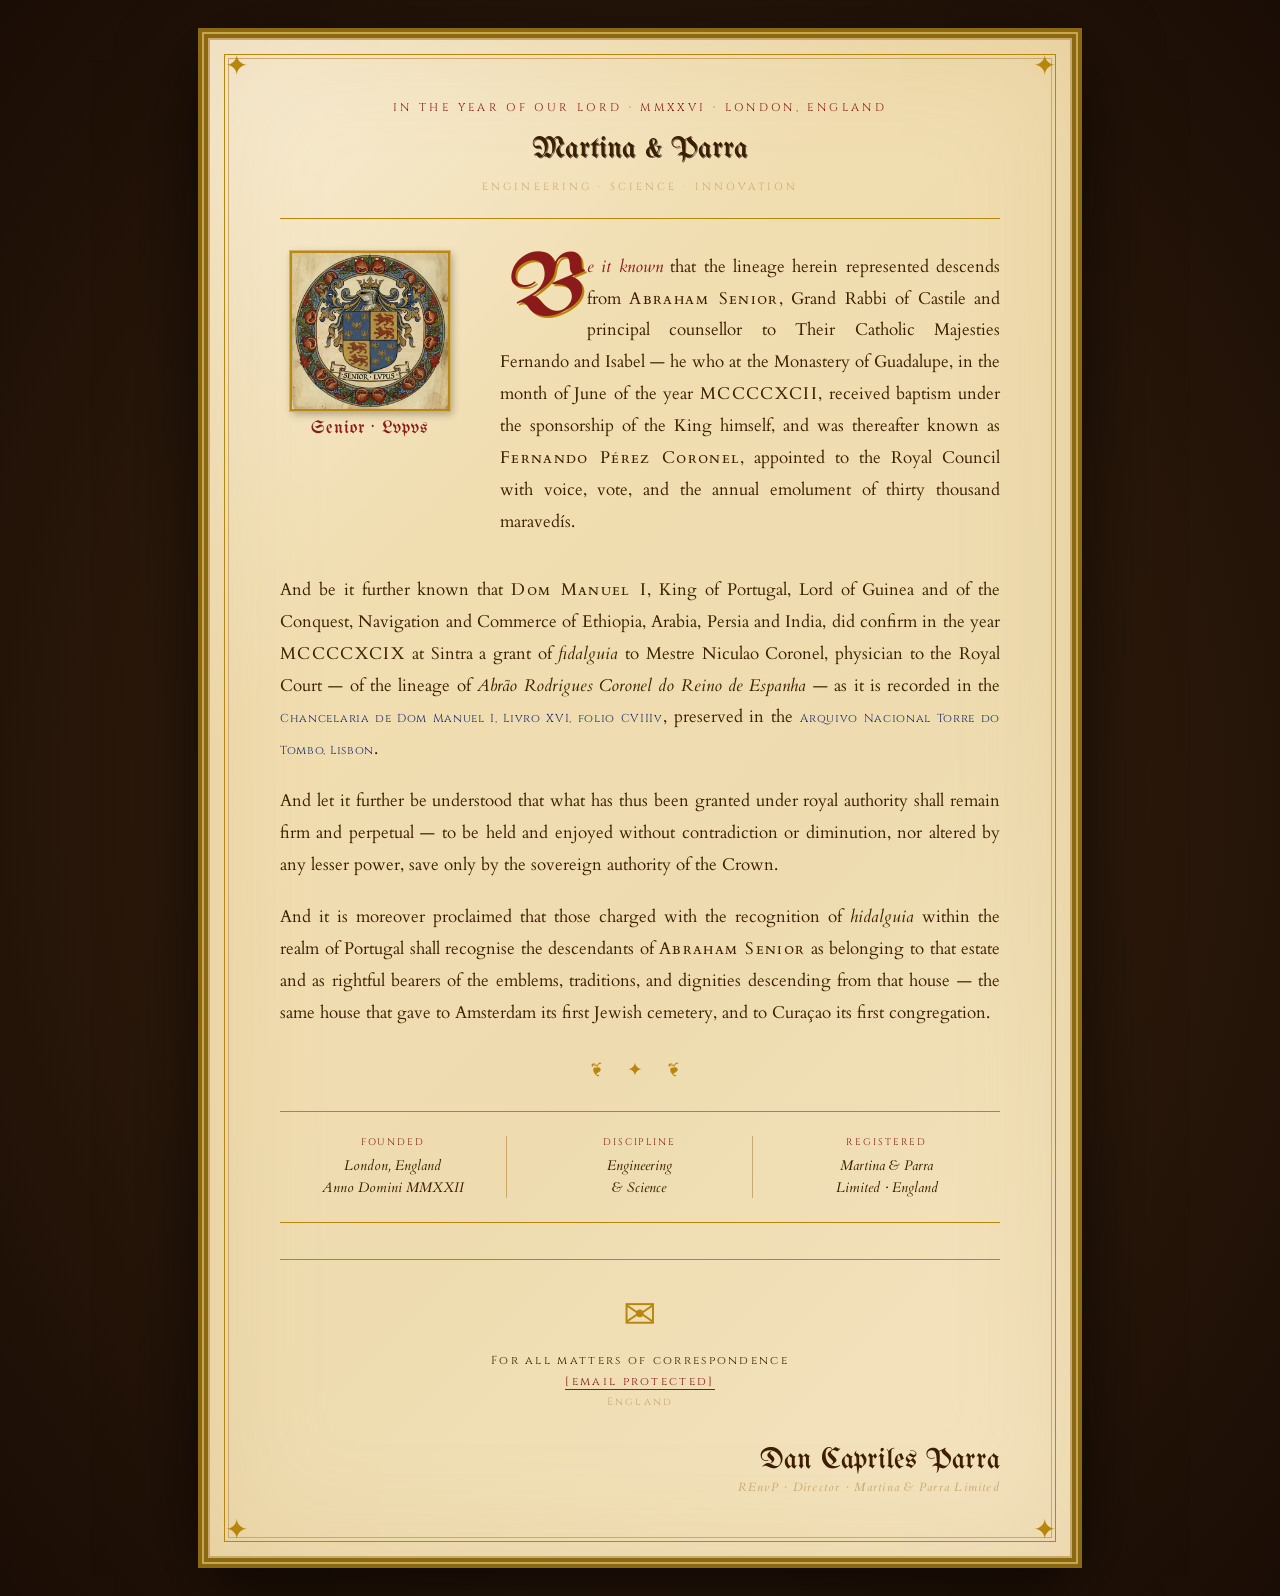
==== commit c2dca715: "Add files via upload" ====
--- a/index.html
+++ b/index.html
@@ -26,29 +26,29 @@
 *{margin:0;padding:0;box-sizing:border-box}
 
 body{
-background:radial-gradient(ellipse at center,#3d2510 0%,#1a0d05 100%);
-font-family:'Cardo',serif;
-color:var(--ink);
-min-height:100vh;
-display:flex;
-flex-direction:column;
-align-items:center;
-padding:40px 20px;
+  background:radial-gradient(ellipse at center,#3d2510 0%,#1a0d05 100%);
+  font-family:'Cardo',serif;
+  color:var(--ink);
+  min-height:100vh;
+  display:flex;
+  flex-direction:column;
+  align-items:center;
+  padding:40px 20px;
 }
 
 .manuscript{
-max-width:860px;
-width:100%;
-background-image:linear-gradient(135deg,#f8edd5 0%,#f0ddb0 30%,#eedcb0 60%,#f4e4c0 100%);
-position:relative;
-padding:60px 70px;
-box-shadow:
-0 0 0 2px var(--vellum-shadow),
-0 0 0 6px #8b6914,
-0 0 0 8px #c9a84c,
-0 0 0 12px #8b6914,
-0 20px 80px rgba(0,0,0,0.8),
-inset 0 0 120px rgba(180,130,50,0.15);
+  max-width:860px;
+  width:100%;
+  background-image:linear-gradient(135deg,#f8edd5 0%,#f0ddb0 30%,#eedcb0 60%,#f4e4c0 100%);
+  position:relative;
+  padding:60px 70px;
+  box-shadow:
+    0 0 0 2px var(--vellum-shadow),
+    0 0 0 6px #8b6914,
+    0 0 0 8px #c9a84c,
+    0 0 0 12px #8b6914,
+    0 20px 80px rgba(0,0,0,0.8),
+    inset 0 0 120px rgba(180,130,50,0.15);
 }
 
 .border-outer{position:absolute;inset:14px;border:1.5px solid var(--gold);pointer-events:none}
@@ -64,8 +64,6 @@
 
 .regnal-date{font-family:'Cinzel',serif;font-size:.7rem;letter-spacing:.3em;color:var(--red);text-transform:uppercase;margin-bottom:10px}
 
-.royal-title{font-family:'UnifrakturMaguntia',cursive;font-size:1.9rem;color:var(--ink-brown);line-height:1.6;margin-bottom:6px}
-
 .coat-of-arms-section{display:flex;gap:40px;align-items:flex-start;margin-bottom:36px}
 
 .shield-container{flex-shrink:0;width:180px;text-align:center}
@@ -75,30 +73,57 @@
 .shield-motto{font-family:'UnifrakturMaguntia',cursive;font-size:1.1rem;color:var(--red);letter-spacing:.05em;margin-top:4px}
 
 .fire-word{display:inline;transition:color .2s ease,text-shadow .2s ease;cursor:default}
-
 .fire-word:hover{
-color:#cc1100!important;
-text-shadow:0 0 6px rgba(220,50,0,.9),0 0 18px rgba(255,100,0,.6),0 0 35px rgba(255,50,0,.3);
+  color:#8b1a1a!important;
+  text-shadow:0 0 4px rgba(180,20,0,.95),0 0 14px rgba(220,60,0,.7),0 0 30px rgba(255,80,0,.4),0 0 55px rgba(255,30,0,.2);
+}
+
+/* ISOBAR title effect */
+.royal-title{
+  font-family:'UnifrakturMaguntia',cursive;
+  font-size:1.9rem;
+  color:var(--ink-brown);
+  line-height:1.6;
+  margin-bottom:6px;
+  cursor:default;
+  transition:color .3s ease, text-shadow .3s ease;
+  text-shadow:1px 1px 0 rgba(0,0,0,0.55);
+}
+.royal-title:hover{
+  color:#0a1a3a;
+  text-shadow:
+    0 0 8px rgba(0,80,255,.95),
+    0 0 20px rgba(0,140,255,.8),
+    0 0 45px rgba(0,180,255,.5),
+    0 0 80px rgba(0,200,255,.25),
+    1px 1px 0 rgba(0,0,0,0.3);
 }
 
 .decree-text{font-family:'Cardo',serif;font-size:1.05rem;line-height:1.9;color:var(--ink-brown);text-align:justify}
-
 .decree-text p{margin-bottom:1.2em}
 
 .drop-cap::first-letter{
-font-family:'UnifrakturMaguntia',cursive;
-font-size:5.5rem;
-float:left;
-line-height:.75;
-margin-right:8px;
-margin-top:8px;
-color:var(--red);
-text-shadow:2px 2px 0 var(--gold);
+  font-family:'UnifrakturMaguntia',cursive;
+  font-size:5.5rem;
+  float:left;
+  line-height:.75;
+  margin-right:8px;
+  margin-top:8px;
+  color:var(--red);
+  text-shadow:2px 2px 0 var(--gold);
 }
 
 .rubricated{color:var(--red);font-style:italic}
 .small-caps{font-variant:small-caps;letter-spacing:.08em}
 
+.archive-ref{
+  font-family:'Cinzel',serif;
+  font-size:.72rem;
+  letter-spacing:.06em;
+  color:var(--blue);
+  font-style:normal;
+}
+
 .divider{text-align:center;margin:28px 0;color:var(--gold);font-size:1.2rem;letter-spacing:.5em}
 
 .triptych{display:grid;grid-template-columns:1fr 1fr 1fr;gap:20px;margin:28px 0;border-top:.5px solid var(--gold);border-bottom:.5px solid var(--gold);padding:24px 0}
@@ -110,10 +135,6 @@
 
 .triptych-value{font-family:'Cardo',serif;font-size:.9rem;color:var(--ink-brown);line-height:1.5;font-style:italic}
 
-.sealed-section{background:linear-gradient(135deg,rgba(26,45,107,.06),rgba(139,26,26,.04));border:1px solid var(--gold);padding:24px 28px;margin:28px 0;position:relative}
-
-.section-title{font-family:'Cinzel Decorative',serif;font-size:.75rem;letter-spacing:.25em;color:var(--red);text-transform:uppercase;text-align:center;margin-bottom:16px}
-
 .sigil-section{text-align:center;margin-top:36px;padding-top:28px;border-top:1px solid var(--gold)}
 
 .sigil{font-size:2.5rem;color:var(--gold);margin-bottom:10px;display:block}
@@ -135,14 +156,13 @@
 .folio{position:absolute;bottom:24px;right:80px;font-family:'Cinzel',serif;font-size:.65rem;letter-spacing:.2em;color:var(--vellum-shadow)}
 
 @media(max-width:600px){
-.manuscript{padding:40px 28px}
-.coat-of-arms-section{flex-direction:column;align-items:center}
-.triptych{grid-template-columns:1fr}
-.triptych-item{border-right:none;border-bottom:.5px solid var(--vellum-shadow);padding:12px 0}
-.triptych-item:last-child{border-bottom:none}
-.drop-cap::first-letter{font-size:3.5rem}
-}
-
+  .manuscript{padding:40px 28px}
+  .coat-of-arms-section{flex-direction:column;align-items:center}
+  .triptych{grid-template-columns:1fr}
+  .triptych-item{border-right:none;border-bottom:.5px solid var(--vellum-shadow);padding:12px 0}
+  .triptych-item:last-child{border-bottom:none}
+  .drop-cap::first-letter{font-size:3.5rem}
+}
 </style>
 </head>
 
@@ -150,148 +170,110 @@
 
 <div class="manuscript">
 
-<div class="border-outer"></div>
-<div class="border-inner"></div>
-
-<div class="corner corner-tl">✦</div>
-<div class="corner corner-tr">✦</div>
-<div class="corner corner-bl">✦</div>
-<div class="corner corner-br">✦</div>
-
-<div class="royal-header">
-<div class="regnal-date">In the Year of Our Lord · MMXXVI · London, England</div>
-<div class="royal-title">Martina & Parra</div>
-<div style="font-family:'Cinzel',serif;font-size:.65rem;letter-spacing:.3em;color:var(--vellum-shadow);text-transform:uppercase;margin-top:4px">Engineering · Science · Innovation</div>
-</div>
-
-<div class="coat-of-arms-section">
-
-<div class="shield-container">
-<img class="shield-img" src="senior_lupus.png" alt="Senior Lupus Arms">
-<div class="shield-motto">Senior · Lvpvs</div>
-</div>
-
-<div style="flex:1">
-<p class="decree-text drop-cap">
-<span class="rubricated fire-word">Let</span>
-<span class="fire-word">it</span>
-<span class="fire-word">be</span>
-<span class="fire-word">proclaimed</span>
-<span class="fire-word">and</span>
-<span class="fire-word">made</span>
-<span class="fire-word">known</span>
-<span class="fire-word">to</span>
-<span class="fire-word">all</span>
-<span class="fire-word">who</span>
-<span class="fire-word">shall</span>
-<span class="fire-word">read</span>
-<span class="fire-word">these</span>
-<span class="fire-word">presents</span>
-<span class="fire-word">that</span>
-<span class="small-caps fire-word">Abraham</span>
-<span class="small-caps fire-word">Senior</span>
-<span class="fire-word">served</span>
-<span class="fire-word">Their</span>
-<span class="fire-word">Catholic</span>
-<span class="fire-word">Majesties</span>
-<span class="fire-word">Ferdinand</span>
-<span class="fire-word">and</span>
-<span class="fire-word">Isabella</span>
-<span class="fire-word">in</span>
-<span class="fire-word">the</span>
-<span class="fire-word">final</span>
-<span class="fire-word">days</span>
-<span class="fire-word">of</span>
-<span class="fire-word">the</span>
-<span class="fire-word">war</span>
-<span class="fire-word">for</span>
-<span class="fire-word">Granada</span>
-<span class="fire-word">and</span>
-<span class="fire-word">stood</span>
-<span class="fire-word">among</span>
-<span class="fire-word">those</span>
-<span class="fire-word">who</span>
-<span class="fire-word">witnessed</span>
-<span class="fire-word">the</span>
-<span class="fire-word">submission</span>
-<span class="fire-word">of</span>
-<span class="fire-word">the</span>
-<span class="fire-word">Moorish</span>
-<span class="fire-word">king</span>
-<span class="fire-word">and</span>
-<span class="fire-word">the</span>
-<span class="fire-word">restoration</span>
-<span class="fire-word">of</span>
-<span class="fire-word">that</span>
-<span class="fire-word">realm</span>
-<span class="fire-word">to</span>
-<span class="fire-word">the</span>
-<span class="fire-word">Crown</span>
-<span class="fire-word">of</span>
-<span class="fire-word">Castile.</span>
-</p>
-</div>
-</div>
-
-<div class="decree-text">
-
-<p>
-Thereafter in the year of Our Lord MCCCCXCII at the Monastery of Guadalupe he received baptism under the sponsorship of the King himself and was received into royal favour and council. By authority of the Crown it was declared that he and his lineage should be held in the estate of hidalgos and that the descendants of Abraham Senior should possess and enjoy that condition with all honours and privileges belonging thereto for themselves and their heirs in perpetuity.
-</p>
-
-<p>
-And let it further be understood that what has thus been granted under royal authority shall remain firm and perpetual to be held and enjoyed without contradiction or diminution nor altered by any lesser power save only by the sovereign authority of the King of Spain.
-</p>
-
-<p>
-And it is moreover proclaimed that the Crown of Portugal likewise acknowledged the nobility of this lineage and that those charged with the recognition of hidalguia within that realm shall recognise the descendants of Abraham Senior as belonging to that estate and as rightful bearers of the emblems traditions and dignities descending from that house.
-</p>
-
-</div>
-
-<div class="divider">❦ ✦ ❦</div>
-
-<div class="triptych">
-
-<div class="triptych-item">
-<span class="triptych-label">Founded</span>
-<div class="triptych-value">London, England<br>Anno Domini MMXXVI</div>
-</div>
-
-<div class="triptych-item">
-<span class="triptych-label">Discipline</span>
-<div class="triptych-value">Engineering<br>& Science</div>
-</div>
-
-<div class="triptych-item">
-<span class="triptych-label">Registered</span>
-<div class="triptych-value">Martina & Parra<br>Limited · England</div>
-</div>
-
-</div>
-
-<div class="sigil-section">
-<span class="sigil">✉</span>
-<div class="contact-line">For all matters of correspondence</div>
-<div class="contact-line" style="margin-top:6px">
-<a href="mailto:ceo@martinaparra.org">ceo@martinaparra.org</a>
-</div>
-<div class="contact-line" style="margin-top:4px;font-size:.65rem;color:var(--vellum-shadow)">
-13 Jersey Road · London SW17 9RQ · England
-</div>
-</div>
-
-<div class="royal-signature">
-<div class="signature-name">Dan Capriles Parra</div>
-<div class="signature-title">REnvP · Director · Martina & Parra Limited</div>
-<div class="emblem-seal">
-<img src="senior_lupus.png" alt="Senior Lupus">
-</div>
-</div>
-
-<div class="folio">fol. I</div>
-
-</div>
-
-</body>
-</html>
+  <div class="border-outer"></div>
+  <div class="border-inner"></div>
+
+  <div class="corner corner-tl">✦</div>
+  <div class="corner corner-tr">✦</div>
+  <div class="corner corner-bl">✦</div>
+  <div class="corner corner-br">✦</div>
+
+  <div class="royal-header">
+    <div class="regnal-date">In the Year of Our Lord · MMXXVI · London, England</div>
+    <div class="royal-title">Martina & Parra</div>
+    <div style="font-family:'Cinzel',serif;font-size:.65rem;letter-spacing:.3em;color:var(--vellum-shadow);text-transform:uppercase;margin-top:4px">Engineering · Science · Innovation</div>
+  </div>
+
+  <div class="coat-of-arms-section">
+
+    <div class="shield-container">
+      <img class="shield-img" src="senior_lupus.png" alt="Senior Lupus Arms">
+      <div class="shield-motto">Senior · Lvpvs</div>
+    </div>
+
+    <div style="flex:1">
+      <p class="decree-text drop-cap">
+        <span class="rubricated fire-word">Be it known</span>
+        <span class="fire-word">that the lineage herein represented descends from</span>
+        <span class="small-caps fire-word">Abraham Senior</span><span class="fire-word">,
+        Grand Rabbi of Castile and principal counsellor to Their Catholic Majesties
+        Fernando and Isabel — he who at the Monastery of Guadalupe, in the month of June
+        of the year</span> <span class="small-caps fire-word">MCCCCXCII</span><span class="fire-word">, received baptism under the sponsorship
+        of the King himself, and was thereafter known as</span>
+        <span class="small-caps fire-word">Fernando Pérez Coronel</span><span class="fire-word">,
+        appointed to the Royal Council with voice, vote, and the annual emolument
+        of thirty thousand maravedís.</span>
+      </p>
+    </div>
+
+  </div>
+
+  <div class="decree-text">
+
+    <p>
+      <span class="fire-word">And be it further known that</span>
+      <span class="small-caps fire-word">Dom Manuel I</span><span class="fire-word">, King of Portugal,
+      Lord of Guinea and of the Conquest, Navigation and Commerce of Ethiopia, Arabia,
+      Persia and India, did confirm in the year</span> <span class="small-caps fire-word">MCCCCXCIX</span>
+      <span class="fire-word">at Sintra a grant of</span> <em><span class="fire-word">fidalguia</span></em>
+      <span class="fire-word">to Mestre Niculao Coronel, physician to the Royal Court —
+      of the lineage of</span> <em><span class="fire-word">Abrão Rodrigues Coronel do Reino de Espanha</span></em>
+      <span class="fire-word">— as it is recorded in the</span>
+      <span class="archive-ref fire-word">Chancelaria de Dom Manuel I, Livro XVI, folio CVIIIv</span><span class="fire-word">,
+      preserved in the</span> <span class="archive-ref fire-word">Arquivo Nacional Torre do Tombo, Lisbon</span><span class="fire-word">.</span>
+    </p>
+
+    <p>
+      <span class="fire-word">And let it further be understood that what has thus been granted under royal authority
+      shall remain firm and perpetual — to be held and enjoyed without contradiction or
+      diminution, nor altered by any lesser power, save only by the sovereign authority
+      of the Crown.</span>
+    </p>
+
+    <p>
+      <span class="fire-word">And it is moreover proclaimed that those charged with the recognition of</span>
+      <em><span class="fire-word">hidalguia</span></em> <span class="fire-word">within the realm of Portugal shall recognise the descendants
+      of</span> <span class="small-caps fire-word">Abraham Senior</span> <span class="fire-word">as belonging to that estate and as rightful
+      bearers of the emblems, traditions, and dignities descending from that house —
+      the same house that gave to Amsterdam its first Jewish cemetery, and to Curaçao
+      its first congregation.</span>
+    </p>
+
+  </div>
+
+  <div class="divider">❦ ✦ ❦</div>
+
+  <div class="triptych">
+
+    <div class="triptych-item">
+      <span class="triptych-label">Founded</span>
+      <div class="triptych-value">London, England<br>Anno Domini MMXXII</div>
+    </div>
+
+    <div class="triptych-item">
+      <span class="triptych-label">Discipline</span>
+      <div class="triptych-value">Engineering<br>& Science</div>
+    </div>
+
+    <div class="triptych-item">
+      <span class="triptych-label">Registered</span>
+      <div class="triptych-value">Martina & Parra<br>Limited · England</div>
+    </div>
+
+  </div>
+
+  <div class="sigil-section">
+    <span class="sigil">✉</span>
+    <div class="contact-line">For all matters of correspondence</div>
+    <div class="contact-line" style="margin-top:6px">
+      <a href="/cdn-cgi/l/email-protection#accfc9c3ecc1cdded8c5c2cddccddedecd82c3decb"><span class="__cf_email__" data-cfemail="1271777d527f7360667b7c7362736060733c7d6075">[email&#160;protected]</span></a>
+    </div>
+    <div class="contact-line" style="margin-top:4px;font-size:.65rem;color:var(--vellum-shadow)">
+      England
+    </div>
+  </div>
+
+  <div class="royal-signature">
+    <div class="signature-name">Dan Capriles Parra</div>
+    <div class="signature-title">REnvP · Director · Martina & Parra Limited</div>
+    <div class="emblem-seal
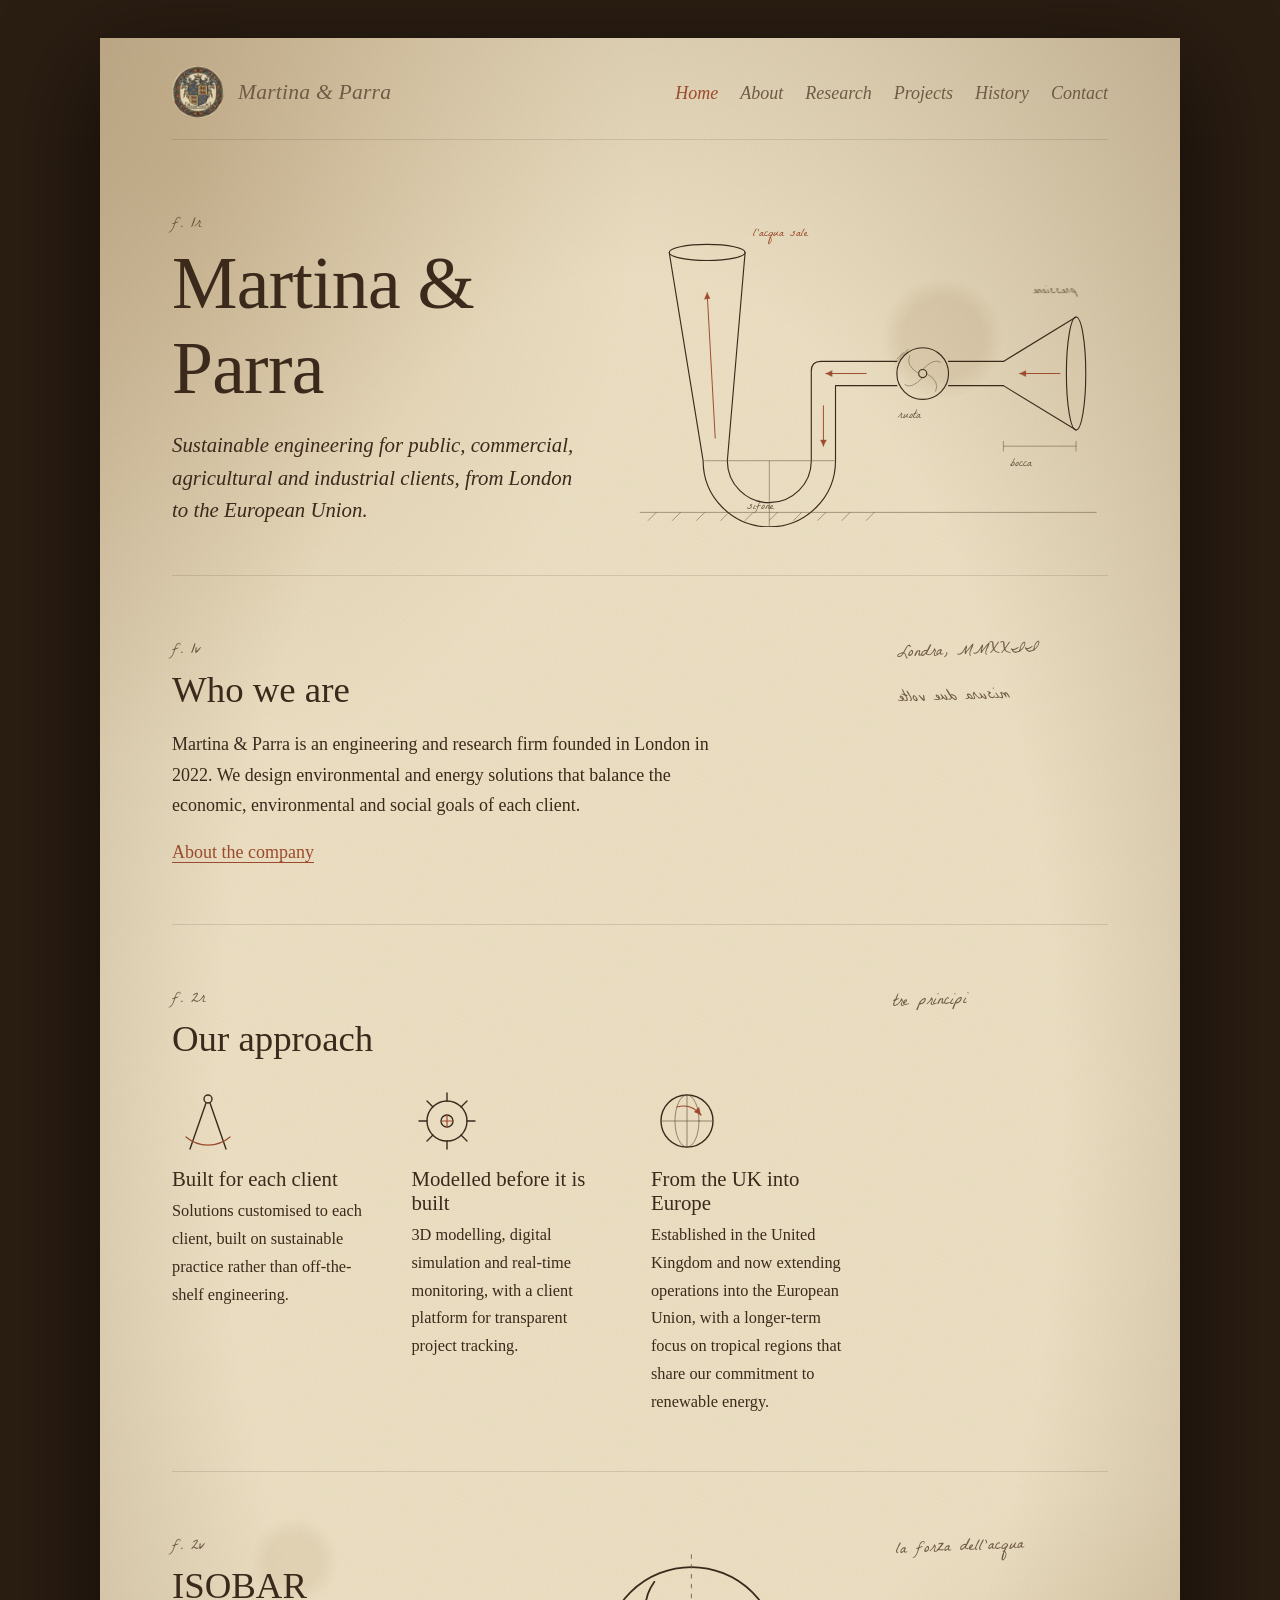
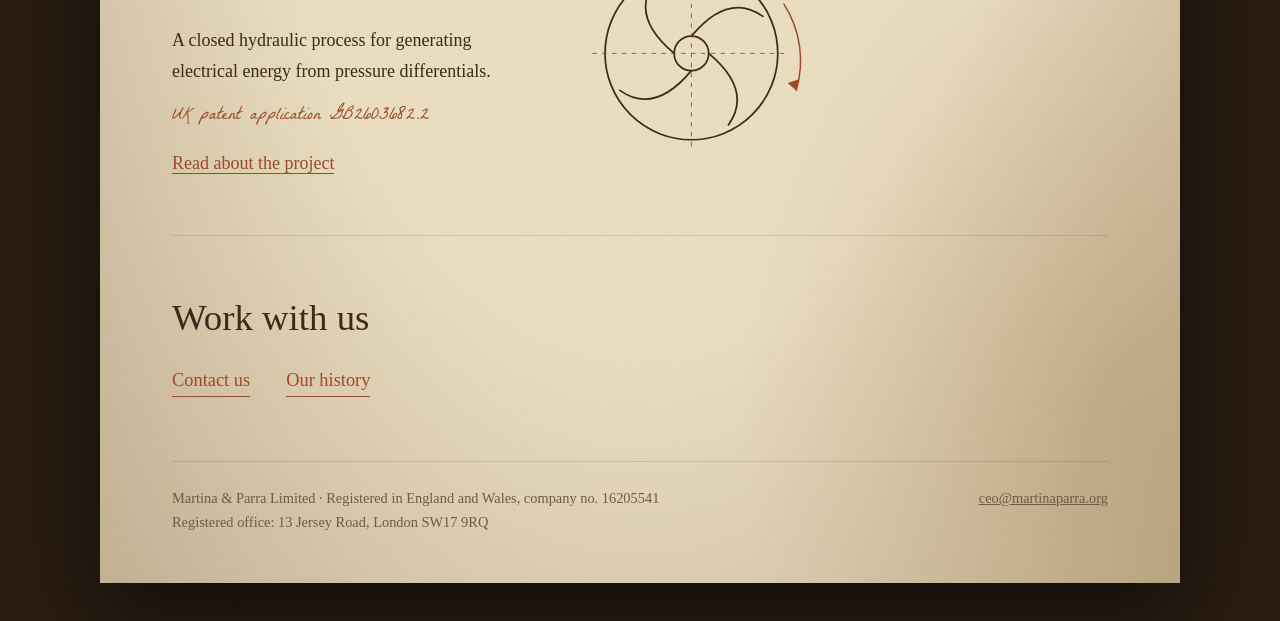
==== commit bc24bdbb: "Add files via upload Expended version of the web page" ====
--- a/index.html
+++ b/index.html
@@ -3,277 +3,223 @@
 <head>
 <meta charset="UTF-8">
 <meta name="viewport" content="width=device-width, initial-scale=1.0">
-<title>Martina & Parra — Senior Lupus</title>
+<title>Martina &amp; Parra — Engineering and research</title>
+<meta name="description" content="Martina & Parra is an engineering and research firm founded in London in 2022, designing environmental and energy solutions for public, commercial, agricultural and industrial clients across the UK and the European Union.">
+<link rel="icon" href="senior_lupus.png">
 
 <link rel="preconnect" href="https://fonts.googleapis.com">
 <link rel="preconnect" href="https://fonts.gstatic.com" crossorigin>
-<link href="https://fonts.googleapis.com/css2?family=UnifrakturMaguntia&family=Cinzel:wght@400;600;700&family=Cinzel+Decorative:wght@400;700&family=Cardo:ital,wght@0,400;0,700;1,400&display=swap" rel="stylesheet">
+<link href="https://fonts.googleapis.com/css2?family=IM+Fell+English:ital@0;1&family=La+Belle+Aurore&display=swap" rel="stylesheet">
+<link rel="stylesheet" href="codex.css">
 
 <style>
-:root {
-  --vellum:#f4e8c1;
-  --vellum-dark:#e8d5a0;
-  --vellum-shadow:#c9a96e;
-  --ink:#1a0f00;
-  --ink-brown:#3d1f00;
-  --red:#8b1a1a;
-  --blue:#1a2d6b;
-  --gold:#b8860b;
-  --gold-light:#d4a017;
-  --gold-bright:#ffd700;
-}
-
-*{margin:0;padding:0;box-sizing:border-box}
-
-body{
-  background:radial-gradient(ellipse at center,#3d2510 0%,#1a0d05 100%);
-  font-family:'Cardo',serif;
-  color:var(--ink);
-  min-height:100vh;
-  display:flex;
-  flex-direction:column;
-  align-items:center;
-  padding:40px 20px;
-}
-
-.manuscript{
-  max-width:860px;
-  width:100%;
-  background-image:linear-gradient(135deg,#f8edd5 0%,#f0ddb0 30%,#eedcb0 60%,#f4e4c0 100%);
-  position:relative;
-  padding:60px 70px;
-  box-shadow:
-    0 0 0 2px var(--vellum-shadow),
-    0 0 0 6px #8b6914,
-    0 0 0 8px #c9a84c,
-    0 0 0 12px #8b6914,
-    0 20px 80px rgba(0,0,0,0.8),
-    inset 0 0 120px rgba(180,130,50,0.15);
-}
-
-.border-outer{position:absolute;inset:14px;border:1.5px solid var(--gold);pointer-events:none}
-.border-inner{position:absolute;inset:18px;border:0.5px solid var(--vellum-shadow);pointer-events:none}
-
-.corner{position:absolute;width:40px;height:40px;color:var(--gold);font-size:28px;display:flex;align-items:center;justify-content:center}
-.corner-tl{top:6px;left:6px}
-.corner-tr{top:6px;right:6px}
-.corner-bl{bottom:6px;left:6px}
-.corner-br{bottom:6px;right:6px}
-
-.royal-header{text-align:center;margin-bottom:32px;padding-bottom:24px;border-bottom:1px solid var(--gold);position:relative}
-
-.regnal-date{font-family:'Cinzel',serif;font-size:.7rem;letter-spacing:.3em;color:var(--red);text-transform:uppercase;margin-bottom:10px}
-
-.coat-of-arms-section{display:flex;gap:40px;align-items:flex-start;margin-bottom:36px}
-
-.shield-container{flex-shrink:0;width:180px;text-align:center}
-
-.shield-img{width:160px;height:160px;margin:0 auto 8px;display:block;object-fit:cover;border:2px solid var(--gold);box-shadow:0 0 0 1px var(--vellum-shadow),2px 3px 8px rgba(0,0,0,.3);filter:sepia(10%) contrast(1.05)}
-
-.shield-motto{font-family:'UnifrakturMaguntia',cursive;font-size:1.1rem;color:var(--red);letter-spacing:.05em;margin-top:4px}
-
-.fire-word{display:inline;transition:color .2s ease,text-shadow .2s ease;cursor:default}
-.fire-word:hover{
-  color:#8b1a1a!important;
-  text-shadow:0 0 4px rgba(180,20,0,.95),0 0 14px rgba(220,60,0,.7),0 0 30px rgba(255,80,0,.4),0 0 55px rgba(255,30,0,.2);
-}
-
-/* ISOBAR title effect */
-.royal-title{
-  font-family:'UnifrakturMaguntia',cursive;
-  font-size:1.9rem;
-  color:var(--ink-brown);
-  line-height:1.6;
-  margin-bottom:6px;
-  cursor:default;
-  transition:color .3s ease, text-shadow .3s ease;
-  text-shadow:1px 1px 0 rgba(0,0,0,0.55);
-}
-.royal-title:hover{
-  color:#0a1a3a;
-  text-shadow:
-    0 0 8px rgba(0,80,255,.95),
-    0 0 20px rgba(0,140,255,.8),
-    0 0 45px rgba(0,180,255,.5),
-    0 0 80px rgba(0,200,255,.25),
-    1px 1px 0 rgba(0,0,0,0.3);
-}
-
-.decree-text{font-family:'Cardo',serif;font-size:1.05rem;line-height:1.9;color:var(--ink-brown);text-align:justify}
-.decree-text p{margin-bottom:1.2em}
-
-.drop-cap::first-letter{
-  font-family:'UnifrakturMaguntia',cursive;
-  font-size:5.5rem;
-  float:left;
-  line-height:.75;
-  margin-right:8px;
-  margin-top:8px;
-  color:var(--red);
-  text-shadow:2px 2px 0 var(--gold);
-}
-
-.rubricated{color:var(--red);font-style:italic}
-.small-caps{font-variant:small-caps;letter-spacing:.08em}
-
-.archive-ref{
-  font-family:'Cinzel',serif;
-  font-size:.72rem;
-  letter-spacing:.06em;
-  color:var(--blue);
-  font-style:normal;
-}
-
-.divider{text-align:center;margin:28px 0;color:var(--gold);font-size:1.2rem;letter-spacing:.5em}
-
-.triptych{display:grid;grid-template-columns:1fr 1fr 1fr;gap:20px;margin:28px 0;border-top:.5px solid var(--gold);border-bottom:.5px solid var(--gold);padding:24px 0}
-
-.triptych-item{text-align:center;padding:0 12px;border-right:.5px solid var(--vellum-shadow)}
-.triptych-item:last-child{border-right:none}
-
-.triptych-label{font-family:'Cinzel',serif;font-size:.6rem;letter-spacing:.2em;color:var(--red);text-transform:uppercase;margin-bottom:6px;display:block}
-
-.triptych-value{font-family:'Cardo',serif;font-size:.9rem;color:var(--ink-brown);line-height:1.5;font-style:italic}
-
-.sigil-section{text-align:center;margin-top:36px;padding-top:28px;border-top:1px solid var(--gold)}
-
-.sigil{font-size:2.5rem;color:var(--gold);margin-bottom:10px;display:block}
-
-.contact-line{font-family:'Cinzel',serif;font-size:.72rem;letter-spacing:.2em;color:var(--ink-brown);margin-bottom:6px}
-
-.contact-line a{color:var(--red);text-decoration:none;border-bottom:.5px solid var(--red)}
-
-.royal-signature{margin-top:36px;display:flex;justify-content:flex-end;align-items:flex-end;flex-direction:column;text-align:right}
-
-.signature-name{font-family:'UnifrakturMaguntia',cursive;font-size:1.8rem;color:var(--ink-brown)}
-
-.signature-title{font-family:'Cardo',serif;font-size:.78rem;font-style:italic;color:var(--vellum-shadow);letter-spacing:.1em;margin-top:4px}
-
-.emblem-seal{width:120px;height:120px;border-radius:50%;overflow:hidden;border:3px solid var(--gold);box-shadow:0 0 0 1px var(--vellum-shadow),3px 4px 12px rgba(0,0,0,.4);margin-top:16px}
-
-.emblem-seal img{width:100%;height:100%;object-fit:cover}
-
-.folio{position:absolute;bottom:24px;right:80px;font-family:'Cinzel',serif;font-size:.65rem;letter-spacing:.2em;color:var(--vellum-shadow)}
-
-@media(max-width:600px){
-  .manuscript{padding:40px 28px}
-  .coat-of-arms-section{flex-direction:column;align-items:center}
-  .triptych{grid-template-columns:1fr}
-  .triptych-item{border-right:none;border-bottom:.5px solid var(--vellum-shadow);padding:12px 0}
-  .triptych-item:last-child{border-bottom:none}
-  .drop-cap::first-letter{font-size:3.5rem}
+/* ---- Home page only ---- */
+.hero {
+  display: grid;
+  grid-template-columns: minmax(0, 5fr) minmax(0, 6fr);
+  gap: 2rem 3rem;
+  align-items: center;
+  padding: 64px 0 48px;
+  border-bottom: 1px solid var(--rule);
+}
+.hero h1 {
+  font-size: clamp(2.8rem, 6.5vw, 4.6rem);
+  letter-spacing: -.01em;
+  margin: .2rem 0 1.2rem;
+}
+.hero-lead { font-size: 1.3rem; line-height: 1.55; font-style: italic; max-width: 26rem; }
+
+.approach {
+  display: grid;
+  grid-template-columns: repeat(3, minmax(0, 1fr));
+  gap: 2.4rem;
+  margin-top: 1.6rem;
+}
+.approach svg { width: 72px; height: 72px; margin-bottom: .6rem; }
+.approach p { font-size: 1.02rem; }
+
+.featured {
+  display: grid;
+  grid-template-columns: minmax(0, 1fr) minmax(0, 1fr);
+  gap: 2.4rem;
+  align-items: center;
+}
+.patent-no { font-family: var(--hand); color: var(--sanguine); font-size: 1.1rem; }
+
+.next-steps { display: flex; flex-wrap: wrap; gap: 14px 36px; margin-top: 1.6rem; font-size: 1.15rem; }
+
+@media (max-width: 780px) {
+  .hero, .featured { grid-template-columns: 1fr; }
+  .hero { padding-top: 40px; }
+  .approach { grid-template-columns: 1fr; gap: 1.8rem; }
 }
 </style>
 </head>
 
 <body>
-
-<div class="manuscript">
-
-  <div class="border-outer"></div>
-  <div class="border-inner"></div>
-
-  <div class="corner corner-tl">✦</div>
-  <div class="corner corner-tr">✦</div>
-  <div class="corner corner-bl">✦</div>
-  <div class="corner corner-br">✦</div>
-
-  <div class="royal-header">
-    <div class="regnal-date">In the Year of Our Lord · MMXXVI · London, England</div>
-    <div class="royal-title">Martina & Parra</div>
-    <div style="font-family:'Cinzel',serif;font-size:.65rem;letter-spacing:.3em;color:var(--vellum-shadow);text-transform:uppercase;margin-top:4px">Engineering · Science · Innovation</div>
-  </div>
-
-  <div class="coat-of-arms-section">
-
-    <div class="shield-container">
-      <img class="shield-img" src="senior_lupus.png" alt="Senior Lupus Arms">
-      <div class="shield-motto">Senior · Lvpvs</div>
-    </div>
-
-    <div style="flex:1">
-      <p class="decree-text drop-cap">
-        <span class="rubricated fire-word">Be it known</span>
-        <span class="fire-word">that the lineage herein represented descends from</span>
-        <span class="small-caps fire-word">Abraham Senior</span><span class="fire-word">,
-        Grand Rabbi of Castile and principal counsellor to Their Catholic Majesties
-        Fernando and Isabel — he who at the Monastery of Guadalupe, in the month of June
-        of the year</span> <span class="small-caps fire-word">MCCCCXCII</span><span class="fire-word">, received baptism under the sponsorship
-        of the King himself, and was thereafter known as</span>
-        <span class="small-caps fire-word">Fernando Pérez Coronel</span><span class="fire-word">,
-        appointed to the Royal Council with voice, vote, and the annual emolument
-        of thirty thousand maravedís.</span>
-      </p>
-    </div>
-
-  </div>
-
-  <div class="decree-text">
-
-    <p>
-      <span class="fire-word">And be it further known that</span>
-      <span class="small-caps fire-word">Dom Manuel I</span><span class="fire-word">, King of Portugal,
-      Lord of Guinea and of the Conquest, Navigation and Commerce of Ethiopia, Arabia,
-      Persia and India, did confirm in the year</span> <span class="small-caps fire-word">MCCCCXCIX</span>
-      <span class="fire-word">at Sintra a grant of</span> <em><span class="fire-word">fidalguia</span></em>
-      <span class="fire-word">to Mestre Niculao Coronel, physician to the Royal Court —
-      of the lineage of</span> <em><span class="fire-word">Abrão Rodrigues Coronel do Reino de Espanha</span></em>
-      <span class="fire-word">— as it is recorded in the</span>
-      <span class="archive-ref fire-word">Chancelaria de Dom Manuel I, Livro XVI, folio CVIIIv</span><span class="fire-word">,
-      preserved in the</span> <span class="archive-ref fire-word">Arquivo Nacional Torre do Tombo, Lisbon</span><span class="fire-word">.</span>
-    </p>
-
-    <p>
-      <span class="fire-word">And let it further be understood that what has thus been granted under royal authority
-      shall remain firm and perpetual — to be held and enjoyed without contradiction or
-      diminution, nor altered by any lesser power, save only by the sovereign authority
-      of the Crown.</span>
-    </p>
-
-    <p>
-      <span class="fire-word">And it is moreover proclaimed that those charged with the recognition of</span>
-      <em><span class="fire-word">hidalguia</span></em> <span class="fire-word">within the realm of Portugal shall recognise the descendants
-      of</span> <span class="small-caps fire-word">Abraham Senior</span> <span class="fire-word">as belonging to that estate and as rightful
-      bearers of the emblems, traditions, and dignities descending from that house —
-      the same house that gave to Amsterdam its first Jewish cemetery, and to Curaçao
-      its first congregation.</span>
-    </p>
-
-  </div>
-
-  <div class="divider">❦ ✦ ❦</div>
-
-  <div class="triptych">
-
-    <div class="triptych-item">
-      <span class="triptych-label">Founded</span>
-      <div class="triptych-value">London, England<br>Anno Domini MMXXII</div>
-    </div>
-
-    <div class="triptych-item">
-      <span class="triptych-label">Discipline</span>
-      <div class="triptych-value">Engineering<br>& Science</div>
-    </div>
-
-    <div class="triptych-item">
-      <span class="triptych-label">Registered</span>
-      <div class="triptych-value">Martina & Parra<br>Limited · England</div>
-    </div>
-
-  </div>
-
-  <div class="sigil-section">
-    <span class="sigil">✉</span>
-    <div class="contact-line">For all matters of correspondence</div>
-    <div class="contact-line" style="margin-top:6px">
-      <a href="/cdn-cgi/l/email-protection#accfc9c3ecc1cdded8c5c2cddccddedecd82c3decb"><span class="__cf_email__" data-cfemail="1271777d527f7360667b7c7362736060733c7d6075">[email&#160;protected]</span></a>
-    </div>
-    <div class="contact-line" style="margin-top:4px;font-size:.65rem;color:var(--vellum-shadow)">
-      England
-    </div>
-  </div>
-
-  <div class="royal-signature">
-    <div class="signature-name">Dan Capriles Parra</div>
-    <div class="signature-title">REnvP · Director · Martina & Parra Limited</div>
-    <div class="emblem-seal+<div class="sheet">
+
+  <nav class="nav" aria-label="Main">
+    <a class="nav-brand" href="index.html">
+      <img src="senior_lupus.png" alt="">
+      <span>Martina &amp; Parra</span>
+    </a>
+    <ul>
+      <li><a href="index.html" aria-current="page">Home</a></li>
+      <li><a href="about.html">About</a></li>
+      <li><a href="research.html">Research</a></li>
+      <li><a href="projects.html">Projects</a></li>
+      <li><a href="history.html">History</a></li>
+      <li><a href="contact.html">Contact</a></li>
+    </ul>
+  </nav>
+
+  <!-- HERO -->
+  <header class="hero">
+    <div>
+      <span class="folio-mark">f. 1r</span>
+      <h1>Martina &amp; Parra</h1>
+      <p class="hero-lead">Sustainable engineering for public, commercial, agricultural and industrial clients, from London to the European Union.</p>
+    </div>
+
+    <svg class="drawing trace" viewBox="0 0 600 400" role="img"
+         aria-label="Sepia sketch of a hydraulic conduit: intake funnel, turbine chamber, U-bend and rising cone">
+      <!-- ground line -->
+      <path class="thin" d="M20 382 L585 382"/>
+      <path class="thin" d="M40 382 l-10 10 M70 382 l-10 10 M100 382 l-10 10 M130 382 l-10 10 M160 382 l-10 10 M190 382 l-10 10 M220 382 l-10 10 M250 382 l-10 10 M280 382 l-10 10 M310 382 l-10 10"/>
+
+      <!-- intake funnel -->
+      <ellipse class="ink" cx="560" cy="210" rx="12" ry="70"/>
+      <path class="ink" d="M560 140 L470 195 M560 280 L470 225"/>
+
+      <!-- pipe to turbine -->
+      <path class="ink" d="M470 195 L402 195 M470 225 L402 225"/>
+
+      <!-- turbine chamber -->
+      <circle class="ink" cx="370" cy="210" r="32"/>
+      <circle class="ink" cx="370" cy="210" r="5"/>
+      <path class="thin" d="M370 205 Q384 190 392 196 M375 210 Q392 220 386 232 M370 215 Q356 230 348 224 M365 210 Q348 200 354 188"/>
+      <path class="thin" d="M343 190 l-6 6 M346 184 l-8 8 M352 180 l-9 9"/>
+
+      <!-- conduit: pipe, U-bend, rising cone -->
+      <path class="ink" d="M338 195 L244 195 Q232 195 232 207 L232 318 A52 52 0 0 1 128 318 L150 60"/>
+      <path class="ink" d="M338 225 L262 225 L262 318 A82 82 0 0 1 98 318 L56 60"/>
+      <ellipse class="ink" cx="103" cy="60" rx="47" ry="10"/>
+
+      <!-- construction lines -->
+      <path class="thin" d="M180 318 L180 400 M100 318 L262 318" stroke-dasharray="3 5"/>
+      <path class="thin" d="M470 300 L560 300 M470 294 L470 306 M560 294 L560 306"/>
+
+      <!-- flow, red chalk -->
+      <path class="chalk" d="M540 210 L490 210 M300 210 L250 210 M247 250 L247 300 M113 290 L103 110"/>
+      <path class="chalk-fill" d="M490 210 l8 -4 l0 8 z M250 210 l8 -4 l0 8 z M247 300 l-4 -8 l8 0 z M103 110 l-4 8 l8 -1 z"/>
+
+      <!-- notes -->
+      <text x="478" y="325">bocca</text>
+      <text x="340" y="265">ruota</text>
+      <text x="152" y="378">sifone</text>
+      <text x="160" y="40" class="red">l'acqua sale</text>
+      <text x="0" y="0" transform="translate(560 110) scale(-1 1)">pressione</text>
+    </svg>
+  </header>
+
+  <!-- WHO WE ARE -->
+  <section class="folio" aria-labelledby="who">
+    <div>
+      <span class="folio-mark">f. 1v</span>
+      <h2 id="who">Who we are</h2>
+      <p>Martina &amp; Parra is an engineering and research firm founded in London in 2022. We design environmental and energy solutions that balance the economic, environmental and social goals of each client.</p>
+      <p><a class="text-link" href="about.html">About the company</a></p>
+    </div>
+    <aside class="marginalia" aria-hidden="true">
+      <p>Londra, MMXXII</p>
+      <p><span class="mirror">misura due volte</span></p>
+    </aside>
+  </section>
+
+  <!-- APPROACH -->
+  <section class="folio" aria-labelledby="approach">
+    <div>
+      <span class="folio-mark">f. 2r</span>
+      <h2 id="approach">Our approach</h2>
+      <div class="approach">
+        <div>
+          <svg class="drawing" viewBox="0 0 72 72" aria-hidden="true">
+            <circle class="ink" cx="36" cy="14" r="4"/>
+            <path class="ink" d="M34 18 L18 64 M38 18 L54 64"/>
+            <path class="chalk" d="M14 52 A34 34 0 0 0 58 52"/>
+          </svg>
+          <h3>Built for each client</h3>
+          <p>Solutions customised to each client, built on sustainable practice rather than off-the-shelf engineering.</p>
+        </div>
+        <div>
+          <svg class="drawing" viewBox="0 0 72 72" aria-hidden="true">
+            <circle class="ink" cx="36" cy="36" r="20"/>
+            <circle class="ink" cx="36" cy="36" r="6"/>
+            <path class="ink" d="M36 8 L36 16 M36 56 L36 64 M8 36 L16 36 M56 36 L64 36 M16 16 L22 22 M50 50 L56 56 M16 56 L22 50 M50 22 L56 16"/>
+            <path class="chalk" d="M36 30 L36 42 M30 36 L42 36"/>
+          </svg>
+          <h3>Modelled before it is built</h3>
+          <p>3D modelling, digital simulation and real-time monitoring, with a client platform for transparent project tracking.</p>
+        </div>
+        <div>
+          <svg class="drawing" viewBox="0 0 72 72" aria-hidden="true">
+            <circle class="ink" cx="36" cy="36" r="26"/>
+            <path class="thin" d="M10 36 L62 36 M36 10 L36 62"/>
+            <ellipse class="thin" cx="36" cy="36" rx="12" ry="26"/>
+            <path class="chalk" d="M26 22 Q40 18 50 30"/>
+            <path class="chalk-fill" d="M50 30 l-2 -8 l-5 5 z"/>
+          </svg>
+          <h3>From the UK into Europe</h3>
+          <p>Established in the United Kingdom and now extending operations into the European Union, with a longer-term focus on tropical regions that share our commitment to renewable energy.</p>
+        </div>
+      </div>
+    </div>
+    <aside class="marginalia" aria-hidden="true">
+      <p>tre principi</p>
+    </aside>
+  </section>
+
+  <!-- FEATURED PROJECT -->
+  <section class="folio" aria-labelledby="isobar">
+    <div class="featured">
+      <div>
+        <span class="folio-mark">f. 2v</span>
+        <h2 id="isobar">ISOBAR</h2>
+        <p>A closed hydraulic process for generating electrical energy from pressure differentials.</p>
+        <p class="patent-no">UK patent application GB2603682.2</p>
+        <p><a class="text-link" href="projects.html">Read about the project</a></p>
+      </div>
+      <svg class="drawing" viewBox="0 0 260 200" aria-hidden="true">
+        <circle class="ink" cx="130" cy="100" r="70"/>
+        <circle class="ink" cx="130" cy="100" r="14"/>
+        <path class="ink" d="M130 86 Q160 50 188 70 M144 100 Q180 130 160 158 M130 114 Q100 150 72 130 M116 100 Q80 70 100 42"/>
+        <path class="thin" d="M130 20 L130 180 M50 100 L210 100" stroke-dasharray="3 5"/>
+        <path class="chalk" d="M205 60 A85 85 0 0 1 215 130"/>
+        <path class="chalk-fill" d="M215 130 l-7 -6 l9 -3 z"/>
+      </svg>
+    </div>
+    <aside class="marginalia" aria-hidden="true">
+      <p>la forza dell'acqua</p>
+    </aside>
+  </section>
+
+  <!-- NEXT -->
+  <section class="folio" aria-labelledby="next">
+    <div>
+      <h2 id="next">Work with us</h2>
+      <div class="next-steps">
+        <a class="text-link" href="contact.html">Contact us</a>
+        <a class="text-link" href="history.html">Our history</a>
+      </div>
+    </div>
+  </section>
+
+  <footer class="colophon">
+    <span>Martina &amp; Parra Limited · Registered in England and Wales, company no. 16205541<br>Registered office: 13 Jersey Road, London SW17 9RQ</span>
+    <a href="mailto:ceo@martinaparra.org">ceo@martinaparra.org</a>
+  </footer>
+
+</div>
+</body>
+</html>
--- a/codex.css
+++ b/codex.css
@@ -0,0 +1,179 @@
+/* ==========================================================
+   CODEX — shared stylesheet for martinaparra.org
+   Renaissance engineer's notebook: sepia ink, red chalk, paper
+   ========================================================== */
+
+:root {
+  --paper:      #ece0c4;
+  --paper-deep: #dccb9f;
+  --ink:        #3b2a1c;
+  --ink-faded:  #6f5a45;
+  --sanguine:   #9c4a2c;
+  --rule:       rgba(59, 42, 28, .14);
+
+  --serif: 'IM Fell English', 'Iowan Old Style', Georgia, serif;
+  --hand:  'La Belle Aurore', 'Segoe Script', cursive;
+
+  --measure: 34rem;
+}
+
+* { margin: 0; padding: 0; box-sizing: border-box; }
+
+html { background: #2a1d12; }
+
+body {
+  font-family: var(--serif);
+  font-size: 1.125rem;
+  line-height: 1.7;
+  color: var(--ink);
+  min-height: 100vh;
+  padding: clamp(0px, 3vw, 40px);
+}
+
+/* ---------- the sheet ---------- */
+.sheet {
+  max-width: 1080px;
+  margin: 0 auto;
+  position: relative;
+  background-color: var(--paper);
+  background-image:
+    radial-gradient(ellipse 60% 40% at 8% 6%,  rgba(140, 95, 40, .18), transparent 70%),
+    radial-gradient(ellipse 50% 35% at 94% 92%, rgba(140, 95, 40, .22), transparent 70%),
+    radial-gradient(circle at 78% 14%, rgba(120, 80, 30, .10) 0 2%, transparent 3%),
+    radial-gradient(circle at 18% 71%, rgba(120, 80, 30, .08) 0 1.5%, transparent 2.5%),
+    radial-gradient(ellipse at center, transparent 55%, rgba(90, 60, 25, .28) 100%),
+    url("data:image/svg+xml,%3Csvg xmlns='http://www.w3.org/2000/svg' width='240' height='240'%3E%3Cfilter id='n'%3E%3CfeTurbulence type='fractalNoise' baseFrequency='.9' numOctaves='3' stitchTiles='stitch'/%3E%3CfeColorMatrix values='0 0 0 0 .35 0 0 0 0 .25 0 0 0 0 .12 0 0 0 .09 0'/%3E%3C/filter%3E%3Crect width='100%25' height='100%25' filter='url(%23n)'/%3E%3C/svg%3E");
+  box-shadow: 0 30px 90px rgba(0, 0, 0, .6);
+  padding: 0 clamp(22px, 6vw, 72px) 48px;
+}
+
+/* ---------- navigation ---------- */
+.nav {
+  display: flex;
+  align-items: center;
+  justify-content: space-between;
+  flex-wrap: wrap;
+  gap: 16px 28px;
+  padding: 26px 0 18px;
+  border-bottom: 1px solid var(--rule);
+}
+
+.nav-brand {
+  display: flex;
+  align-items: center;
+  gap: 14px;
+  text-decoration: none;
+  color: var(--ink);
+}
+.nav-brand img {
+  width: 52px; height: 52px;
+  border-radius: 50%;
+  filter: sepia(.35) saturate(.8);
+}
+.nav-brand span { font-size: 1.35rem; letter-spacing: .01em; }
+
+.nav ul { display: flex; flex-wrap: wrap; gap: 4px 22px; list-style: none; }
+.nav a {
+  color: var(--ink-faded);
+  text-decoration: none;
+  font-style: italic;
+  padding: 2px 0;
+  border-bottom: 1px solid transparent;
+}
+.nav a:hover { color: var(--ink); border-bottom-color: var(--sanguine); }
+.nav a[aria-current="page"] { color: var(--sanguine); }
+
+a:focus-visible { outline: 2px dashed var(--sanguine); outline-offset: 4px; }
+
+/* ---------- folio page layout: text + margin ---------- */
+.folio {
+  display: grid;
+  grid-template-columns: minmax(0, 1fr) 13rem;
+  gap: 0 3rem;
+  padding: 56px 0;
+  border-bottom: 1px solid var(--rule);
+}
+.folio:last-of-type { border-bottom: 0; }
+
+.folio-mark {
+  font-family: var(--hand);
+  color: var(--ink-faded);
+  font-size: 1rem;
+}
+
+.marginalia {
+  font-family: var(--hand);
+  font-size: 1.05rem;
+  line-height: 1.5;
+  color: var(--ink-faded);
+  padding-top: .4rem;
+  transform: rotate(-2deg);
+}
+.marginalia p + p { margin-top: 1.2rem; }
+.mirror { display: inline-block; transform: scaleX(-1); }
+
+h1, h2, h3 { font-weight: 400; line-height: 1.15; }
+
+h2 {
+  font-size: clamp(1.7rem, 3.2vw, 2.3rem);
+  margin: .3rem 0 1.1rem;
+}
+h3 { font-size: 1.3rem; margin-bottom: .4rem; }
+
+p { max-width: var(--measure); }
+p + p { margin-top: 1rem; }
+
+.text-link {
+  color: var(--sanguine);
+  text-decoration: none;
+  border-bottom: 1px solid currentColor;
+}
+.text-link:hover { color: var(--ink); }
+
+/* ---------- footer ---------- */
+.colophon {
+  margin-top: 8px;
+  padding-top: 24px;
+  border-top: 1px solid var(--rule);
+  display: flex;
+  flex-wrap: wrap;
+  justify-content: space-between;
+  gap: 12px 32px;
+  font-size: .9rem;
+  color: var(--ink-faded);
+}
+.colophon a { color: var(--ink-faded); }
+
+/* ---------- sepia line drawings ---------- */
+.drawing { width: 100%; height: auto; display: block; }
+.drawing .ink   { fill: none; stroke: var(--ink); stroke-width: 1.4; stroke-linecap: round; stroke-linejoin: round; }
+.drawing .thin  { fill: none; stroke: var(--ink-faded); stroke-width: .7; stroke-linecap: round; }
+.drawing .chalk { fill: none; stroke: var(--sanguine); stroke-width: 1.2; stroke-linecap: round; }
+.drawing .chalk-fill { fill: var(--sanguine); }
+.drawing text { font-family: var(--hand); fill: var(--ink-faded); font-size: 15px; }
+.drawing text.red { fill: var(--sanguine); }
+
+/* one orchestrated moment: the drawing is traced on load */
+.trace .ink, .trace .thin, .trace .chalk {
+  stroke-dasharray: 1400;
+  stroke-dashoffset: 1400;
+  animation: trace 3.2s ease-out forwards;
+}
+.trace .thin  { animation-delay: .9s; }
+.trace .chalk { animation-delay: 1.8s; }
+.trace text, .trace .chalk-fill { opacity: 0; animation: appear 1s ease-out 2.6s forwards; }
+
+@keyframes trace  { to { stroke-dashoffset: 0; } }
+@keyframes appear { to { opacity: 1; } }
+
+@media (prefers-reduced-motion: reduce) {
+  .trace .ink, .trace .thin, .trace .chalk { animation: none; stroke-dashoffset: 0; }
+  .trace text, .trace .chalk-fill { animation: none; opacity: 1; }
+}
+
+/* ---------- responsive ---------- */
+@media (max-width: 780px) {
+  body { font-size: 1.05rem; }
+  .folio { grid-template-columns: 1fr; padding: 40px 0; }
+  .marginalia { transform: none; margin-top: 1.6rem; padding-left: 1rem; border-left: 1px solid var(--sanguine); }
+}
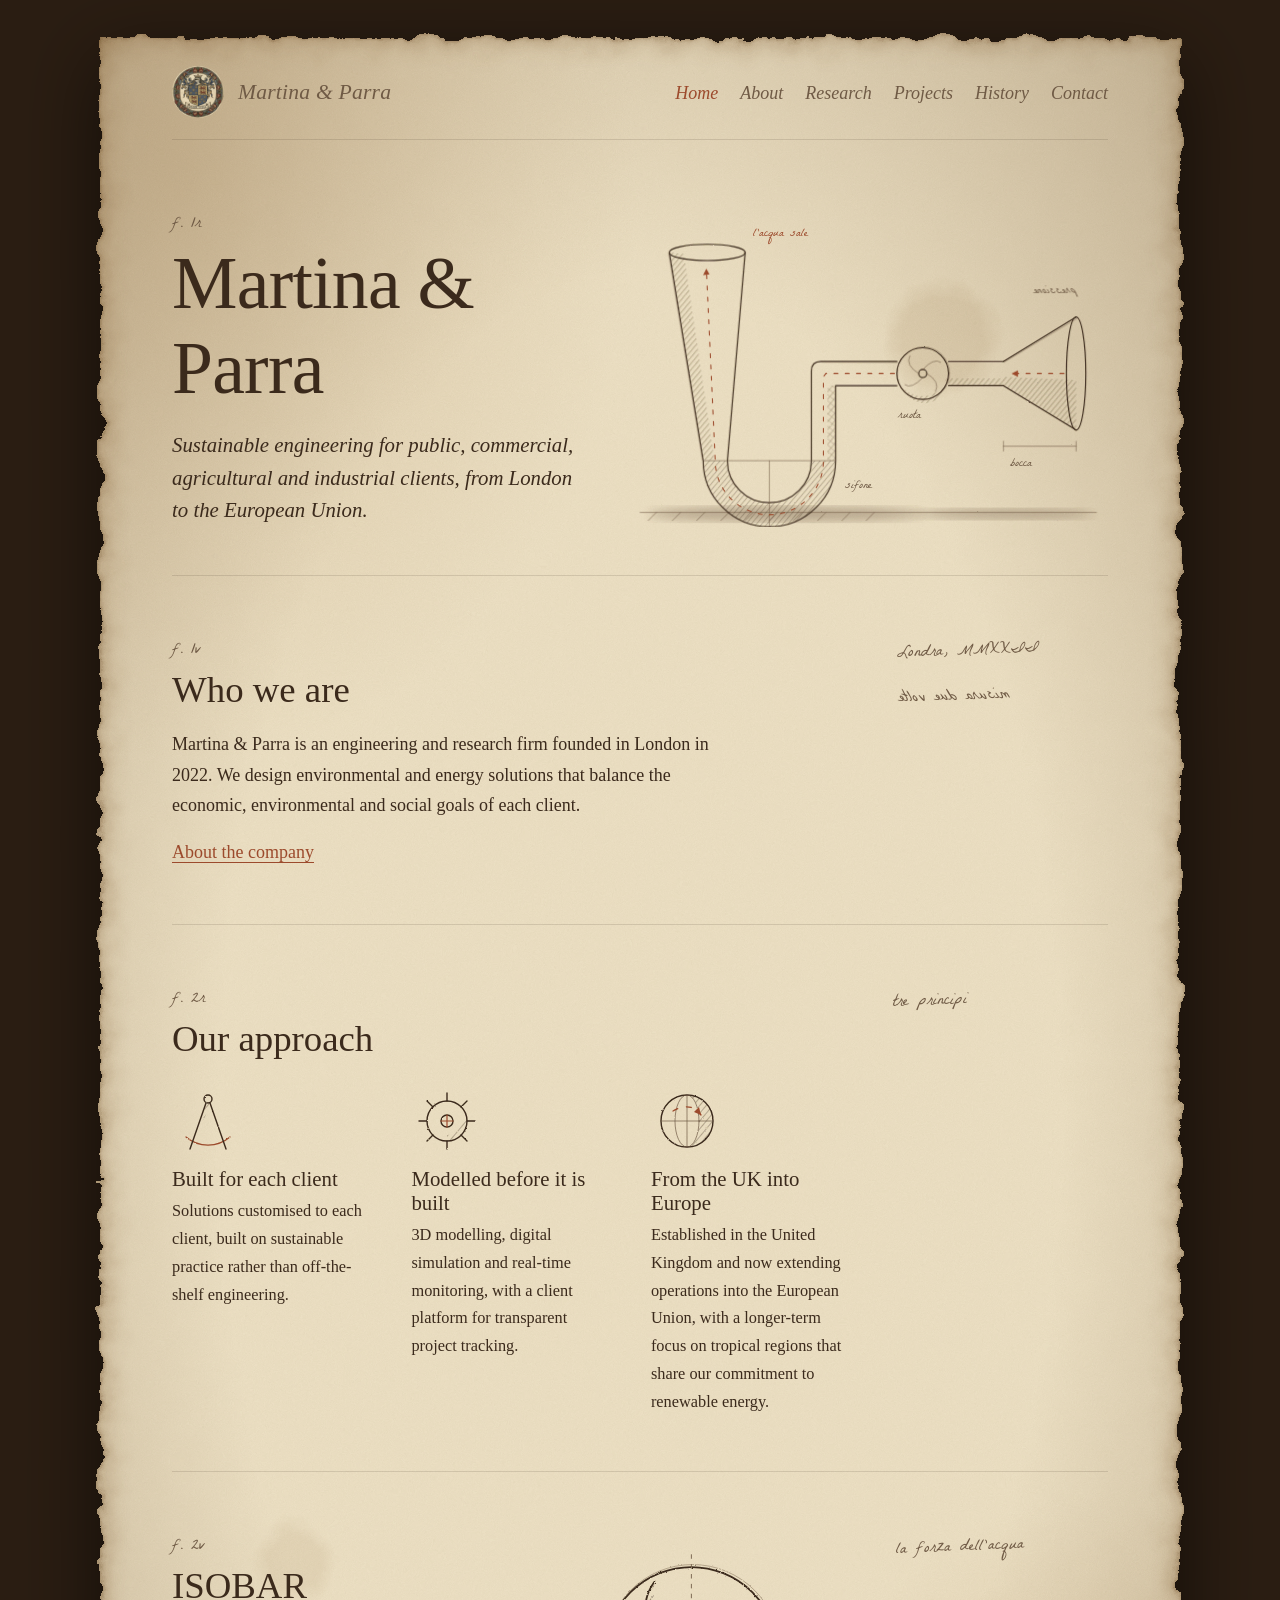
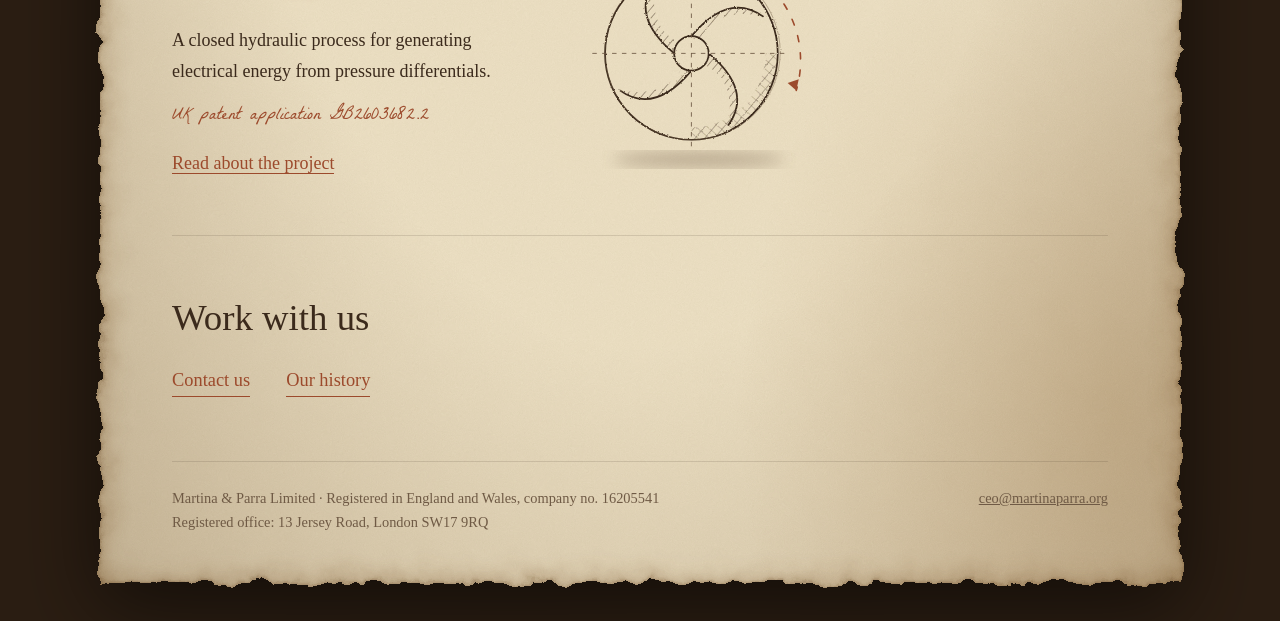
==== commit b748ec2d: "Add files via upload" ====
--- a/index.html
+++ b/index.html
@@ -57,6 +57,33 @@
 </head>
 
 <body>
+<!-- shared SVG defs: paper edge, pencil wobble, hatching -->
+<svg width="0" height="0" style="position:absolute" aria-hidden="true" focusable="false">
+  <defs>
+    <filter id="rough" x="-3%" y="-3%" width="106%" height="106%">
+      <feTurbulence type="fractalNoise" baseFrequency="0.035" numOctaves="5" seed="7" result="n"/>
+      <feDisplacementMap in="SourceGraphic" in2="n" scale="18" xChannelSelector="R" yChannelSelector="G"/>
+    </filter>
+    <filter id="pencil" x="-5%" y="-5%" width="110%" height="110%">
+      <feTurbulence type="fractalNoise" baseFrequency="0.9" numOctaves="2" seed="3" result="g"/>
+      <feDisplacementMap in="SourceGraphic" in2="g" scale="1.8" xChannelSelector="R" yChannelSelector="G"/>
+    </filter>
+    <filter id="smudge"><feGaussianBlur stdDeviation="6"/></filter>
+    <pattern id="hatch" width="5" height="5" patternUnits="userSpaceOnUse" patternTransform="rotate(40)">
+      <line x1="0" y1="0" x2="0" y2="5" stroke="#3b2a1c" stroke-width=".8" stroke-opacity=".8"/>
+    </pattern>
+    <pattern id="hatch-x" width="6" height="6" patternUnits="userSpaceOnUse" patternTransform="rotate(40)">
+      <line x1="0" y1="0" x2="0" y2="6" stroke="#3b2a1c" stroke-width=".7" stroke-opacity=".75"/>
+      <line x1="0" y1="0" x2="6" y2="0" stroke="#3b2a1c" stroke-width=".6" stroke-opacity=".55"/>
+    </pattern>
+  </defs>
+</svg>
+<svg width="0" height="0" style="position:absolute" aria-hidden="true" focusable="false">
+  <filter id="worn-edge" x="-3%" y="-3%" width="106%" height="106%">
+    <feTurbulence type="fractalNoise" baseFrequency="0.04" numOctaves="4" seed="7" result="noise"/>
+    <feDisplacementMap in="SourceGraphic" in2="noise" scale="16" xChannelSelector="R" yChannelSelector="G"/>
+  </filter>
+</svg>
 <div class="sheet">
 
   <nav class="nav" aria-label="Main">
@@ -84,40 +111,58 @@
 
     <svg class="drawing trace" viewBox="0 0 600 400" role="img"
          aria-label="Sepia sketch of a hydraulic conduit: intake funnel, turbine chamber, U-bend and rising cone">
+     <g filter="url(#pencil)">
+      <!-- graphite shadow on the ground -->
+      <ellipse class="shade" cx="200" cy="384" rx="170" ry="9" filter="url(#smudge)"/>
+      <ellipse class="shade" cx="470" cy="384" rx="110" ry="6" filter="url(#smudge)"/>
+
       <!-- ground line -->
       <path class="thin" d="M20 382 L585 382"/>
       <path class="thin" d="M40 382 l-10 10 M70 382 l-10 10 M100 382 l-10 10 M130 382 l-10 10 M160 382 l-10 10 M190 382 l-10 10 M220 382 l-10 10 M250 382 l-10 10 M280 382 l-10 10 M310 382 l-10 10"/>
 
+      <!-- pencil shading -->
+      <path class="hatch" d="M470 214 L560 218 L560 280 L470 225 Z"/>
+      <path class="hatch" d="M402 216 L470 216 L470 225 L402 225 Z"/>
+      <path class="hatch" d="M262 318 A82 82 0 0 1 98 318 L128 318 A52 52 0 0 0 232 318 Z"/>
+      <path class="hatch" d="M98 318 L56 60 L74 62 L112 318 Z"/>
+      <path class="hatch-x" d="M252 225 L262 225 L262 318 L252 318 Z"/>
+      <path class="hatch" d="M346 228 A32 32 0 0 0 400 214 A28 28 0 0 1 346 228 Z"/>
+
       <!-- intake funnel -->
       <ellipse class="ink" cx="560" cy="210" rx="12" ry="70"/>
       <path class="ink" d="M560 140 L470 195 M560 280 L470 225"/>
+      <path class="thin" d="M561 142 L471 196" opacity=".6"/>
 
       <!-- pipe to turbine -->
       <path class="ink" d="M470 195 L402 195 M470 225 L402 225"/>
 
-      <!-- turbine chamber -->
+      <!-- turbine chamber, rotor turns -->
       <circle class="ink" cx="370" cy="210" r="32"/>
-      <circle class="ink" cx="370" cy="210" r="5"/>
-      <path class="thin" d="M370 205 Q384 190 392 196 M375 210 Q392 220 386 232 M370 215 Q356 230 348 224 M365 210 Q348 200 354 188"/>
-      <path class="thin" d="M343 190 l-6 6 M346 184 l-8 8 M352 180 l-9 9"/>
+      <circle class="thin" cx="370.8" cy="209.4" r="32.6" opacity=".6"/>
+      <g class="spin" style="transform-origin:370px 210px">
+        <circle class="ink" cx="370" cy="210" r="5"/>
+        <path class="thin" d="M370 205 Q384 190 392 196 M375 210 Q392 220 386 232 M370 215 Q356 230 348 224 M365 210 Q348 200 354 188"/>
+      </g>
 
       <!-- conduit: pipe, U-bend, rising cone -->
       <path class="ink" d="M338 195 L244 195 Q232 195 232 207 L232 318 A52 52 0 0 1 128 318 L150 60"/>
       <path class="ink" d="M338 225 L262 225 L262 318 A82 82 0 0 1 98 318 L56 60"/>
+      <path class="thin" d="M339 196.5 L245 196 M97 317 L55 61" opacity=".55"/>
       <ellipse class="ink" cx="103" cy="60" rx="47" ry="10"/>
 
       <!-- construction lines -->
       <path class="thin" d="M180 318 L180 400 M100 318 L262 318" stroke-dasharray="3 5"/>
       <path class="thin" d="M470 300 L560 300 M470 294 L470 306 M560 294 L560 306"/>
-
-      <!-- flow, red chalk -->
-      <path class="chalk" d="M540 210 L490 210 M300 210 L250 210 M247 250 L247 300 M113 290 L103 110"/>
-      <path class="chalk-fill" d="M490 210 l8 -4 l0 8 z M250 210 l8 -4 l0 8 z M247 300 l-4 -8 l8 0 z M103 110 l-4 8 l8 -1 z"/>
+     </g>
+
+      <!-- water flow, red chalk, keeps moving -->
+      <path class="flow" d="M545 210 L480 210 M335 210 L250 210 L247 214 L247 318 A67 67 0 0 1 113 318 L102 80"/>
+      <path class="chalk-fill" d="M480 210 l8 -4 l0 8 z M102 80 l-4 8 l8 -1 z"/>
 
       <!-- notes -->
       <text x="478" y="325">bocca</text>
       <text x="340" y="265">ruota</text>
-      <text x="152" y="378">sifone</text>
+      <text x="274" y="352">sifone</text>
       <text x="160" y="40" class="red">l'acqua sale</text>
       <text x="0" y="0" transform="translate(560 110) scale(-1 1)">pressione</text>
     </svg>
@@ -145,29 +190,39 @@
       <div class="approach">
         <div>
           <svg class="drawing" viewBox="0 0 72 72" aria-hidden="true">
-            <circle class="ink" cx="36" cy="14" r="4"/>
-            <path class="ink" d="M34 18 L18 64 M38 18 L54 64"/>
-            <path class="chalk" d="M14 52 A34 34 0 0 0 58 52"/>
+            <g filter="url(#pencil)">
+              <path class="chalk" d="M14 52 A34 34 0 0 0 58 52"/>
+              <circle class="ink" cx="36" cy="14" r="4"/>
+              <path class="ink" d="M34 18 L18 64"/>
+              <g class="swing" style="transform-origin:36px 14px"><path class="ink" d="M38 18 L54 64"/></g>
+              <path class="hatch" d="M34 18 L38 18 L30 40 Z"/>
+            </g>
           </svg>
           <h3>Built for each client</h3>
           <p>Solutions customised to each client, built on sustainable practice rather than off-the-shelf engineering.</p>
         </div>
         <div>
           <svg class="drawing" viewBox="0 0 72 72" aria-hidden="true">
+            <g filter="url(#pencil)"><g class="spin-slow" style="transform-origin:36px 36px">
             <circle class="ink" cx="36" cy="36" r="20"/>
+            <path class="hatch" d="M36 56 A20 20 0 0 0 56 36 L50 36 A14 14 0 0 1 36 50 Z"/>
             <circle class="ink" cx="36" cy="36" r="6"/>
             <path class="ink" d="M36 8 L36 16 M36 56 L36 64 M8 36 L16 36 M56 36 L64 36 M16 16 L22 22 M50 50 L56 56 M16 56 L22 50 M50 22 L56 16"/>
             <path class="chalk" d="M36 30 L36 42 M30 36 L42 36"/>
+            </g></g>
           </svg>
           <h3>Modelled before it is built</h3>
           <p>3D modelling, digital simulation and real-time monitoring, with a client platform for transparent project tracking.</p>
         </div>
         <div>
           <svg class="drawing" viewBox="0 0 72 72" aria-hidden="true">
+            <g filter="url(#pencil)">
+            <path class="hatch" d="M36 10 A26 26 0 0 1 36 62 A12 26 0 0 0 36 10 Z"/>
             <circle class="ink" cx="36" cy="36" r="26"/>
             <path class="thin" d="M10 36 L62 36 M36 10 L36 62"/>
             <ellipse class="thin" cx="36" cy="36" rx="12" ry="26"/>
-            <path class="chalk" d="M26 22 Q40 18 50 30"/>
+            </g>
+            <path class="flow" d="M22 26 Q40 16 50 30"/>
             <path class="chalk-fill" d="M50 30 l-2 -8 l-5 5 z"/>
           </svg>
           <h3>From the UK into Europe</h3>
@@ -191,11 +246,19 @@
         <p><a class="text-link" href="projects.html">Read about the project</a></p>
       </div>
       <svg class="drawing" viewBox="0 0 260 200" aria-hidden="true">
+        <ellipse class="shade" cx="136" cy="186" rx="70" ry="6" filter="url(#smudge)"/>
+        <g filter="url(#pencil)">
+        <path class="hatch-x" d="M130 170 A70 70 0 0 0 200 100 L190 100 A60 60 0 0 1 130 160 Z"/>
         <circle class="ink" cx="130" cy="100" r="70"/>
-        <circle class="ink" cx="130" cy="100" r="14"/>
-        <path class="ink" d="M130 86 Q160 50 188 70 M144 100 Q180 130 160 158 M130 114 Q100 150 72 130 M116 100 Q80 70 100 42"/>
+        <circle class="thin" cx="131" cy="99" r="71" opacity=".5"/>
+        <g class="spin" style="transform-origin:130px 100px">
+          <circle class="ink" cx="130" cy="100" r="14"/>
+          <path class="hatch" d="M130 86 Q160 50 188 70 Q150 62 138 88 Z M144 100 Q180 130 160 158 Q166 122 142 110 Z M130 114 Q100 150 72 130 Q110 136 122 112 Z M116 100 Q80 70 100 42 Q96 80 118 90 Z"/>
+          <path class="ink" d="M130 86 Q160 50 188 70 M144 100 Q180 130 160 158 M130 114 Q100 150 72 130 M116 100 Q80 70 100 42"/>
+        </g>
+        </g>
         <path class="thin" d="M130 20 L130 180 M50 100 L210 100" stroke-dasharray="3 5"/>
-        <path class="chalk" d="M205 60 A85 85 0 0 1 215 130"/>
+        <path class="flow" d="M205 60 A85 85 0 0 1 215 130"/>
         <path class="chalk-fill" d="M215 130 l-7 -6 l9 -3 z"/>
       </svg>
     </div>
--- a/codex.css
+++ b/codex.css
@@ -27,7 +27,7 @@
   line-height: 1.7;
   color: var(--ink);
   min-height: 100vh;
-  padding: clamp(0px, 3vw, 40px);
+  padding: clamp(12px, 3vw, 40px);
 }
 
 /* ---------- the sheet ---------- */
@@ -35,6 +35,16 @@
   max-width: 1080px;
   margin: 0 auto;
   position: relative;
+  isolation: isolate;
+  padding: 0 clamp(22px, 6vw, 72px) 48px;
+}
+
+/* paper lives on a pseudo-layer so its edges can be torn by the #rough filter */
+.sheet::before {
+  content: "";
+  position: absolute;
+  inset: 0;
+  z-index: -1;
   background-color: var(--paper);
   background-image:
     radial-gradient(ellipse 60% 40% at 8% 6%,  rgba(140, 95, 40, .18), transparent 70%),
@@ -43,8 +53,8 @@
     radial-gradient(circle at 18% 71%, rgba(120, 80, 30, .08) 0 1.5%, transparent 2.5%),
     radial-gradient(ellipse at center, transparent 55%, rgba(90, 60, 25, .28) 100%),
     url("data:image/svg+xml,%3Csvg xmlns='http://www.w3.org/2000/svg' width='240' height='240'%3E%3Cfilter id='n'%3E%3CfeTurbulence type='fractalNoise' baseFrequency='.9' numOctaves='3' stitchTiles='stitch'/%3E%3CfeColorMatrix values='0 0 0 0 .35 0 0 0 0 .25 0 0 0 0 .12 0 0 0 .09 0'/%3E%3C/filter%3E%3Crect width='100%25' height='100%25' filter='url(%23n)'/%3E%3C/svg%3E");
-  box-shadow: 0 30px 90px rgba(0, 0, 0, .6);
-  padding: 0 clamp(22px, 6vw, 72px) 48px;
+  box-shadow: inset 0 0 28px rgba(110, 70, 25, .45), inset 0 0 4px rgba(80, 50, 20, .5);
+  filter: url(#rough) drop-shadow(0 22px 40px rgba(0, 0, 0, .55));
 }
 
 /* ---------- navigation ---------- */
@@ -150,6 +160,10 @@
 .drawing .thin  { fill: none; stroke: var(--ink-faded); stroke-width: .7; stroke-linecap: round; }
 .drawing .chalk { fill: none; stroke: var(--sanguine); stroke-width: 1.2; stroke-linecap: round; }
 .drawing .chalk-fill { fill: var(--sanguine); }
+.drawing .hatch   { fill: url(#hatch);   stroke: none; }
+.drawing .hatch-x { fill: url(#hatch-x); stroke: none; }
+.drawing .shade   { fill: var(--ink-faded); opacity: .4; stroke: none; }
+.drawing .flow    { fill: none; stroke: var(--sanguine); stroke-width: 1.3; stroke-linecap: round; stroke-dasharray: 5 9; animation: flow 1.6s linear infinite; }
 .drawing text { font-family: var(--hand); fill: var(--ink-faded); font-size: 15px; }
 .drawing text.red { fill: var(--sanguine); }
 
@@ -164,11 +178,26 @@
 .trace text, .trace .chalk-fill { opacity: 0; animation: appear 1s ease-out 2.6s forwards; }
 
 @keyframes trace  { to { stroke-dashoffset: 0; } }
+@keyframes flow   { to { stroke-dashoffset: -28; } }
+@keyframes spin   { to { transform: rotate(360deg); } }
+@keyframes swing  { 0%, 100% { transform: rotate(-7deg); } 50% { transform: rotate(7deg); } }
+
+.drawing .spin, .drawing .spin-slow, .drawing .swing { transform-box: view-box; }
+.drawing .spin      { animation: spin 9s linear infinite; }
+.drawing .spin-slow { animation: spin 24s linear infinite; }
+.drawing .swing     { animation: swing 5s ease-in-out infinite; }
+
+.trace .hatch, .trace .hatch-x, .trace .shade, .trace .flow { opacity: 0; animation: appear 1.2s ease-out 2.2s forwards, flow 1.6s linear infinite; }
+.trace .hatch, .trace .hatch-x { animation: appear 1.2s ease-out 1.6s forwards; }
+.trace .shade { animation: appear-shade 1.2s ease-out 1.6s forwards; }
+@keyframes appear-shade { to { opacity: .4; } }
 @keyframes appear { to { opacity: 1; } }
 
 @media (prefers-reduced-motion: reduce) {
   .trace .ink, .trace .thin, .trace .chalk { animation: none; stroke-dashoffset: 0; }
-  .trace text, .trace .chalk-fill { animation: none; opacity: 1; }
+  .trace text, .trace .chalk-fill, .trace .hatch, .trace .hatch-x, .trace .flow { animation: none; opacity: 1; }
+  .trace .shade { animation: none; opacity: .4; }
+  .drawing .flow, .drawing .spin, .drawing .spin-slow, .drawing .swing { animation: none; }
 }
 
 /* ---------- responsive ---------- */
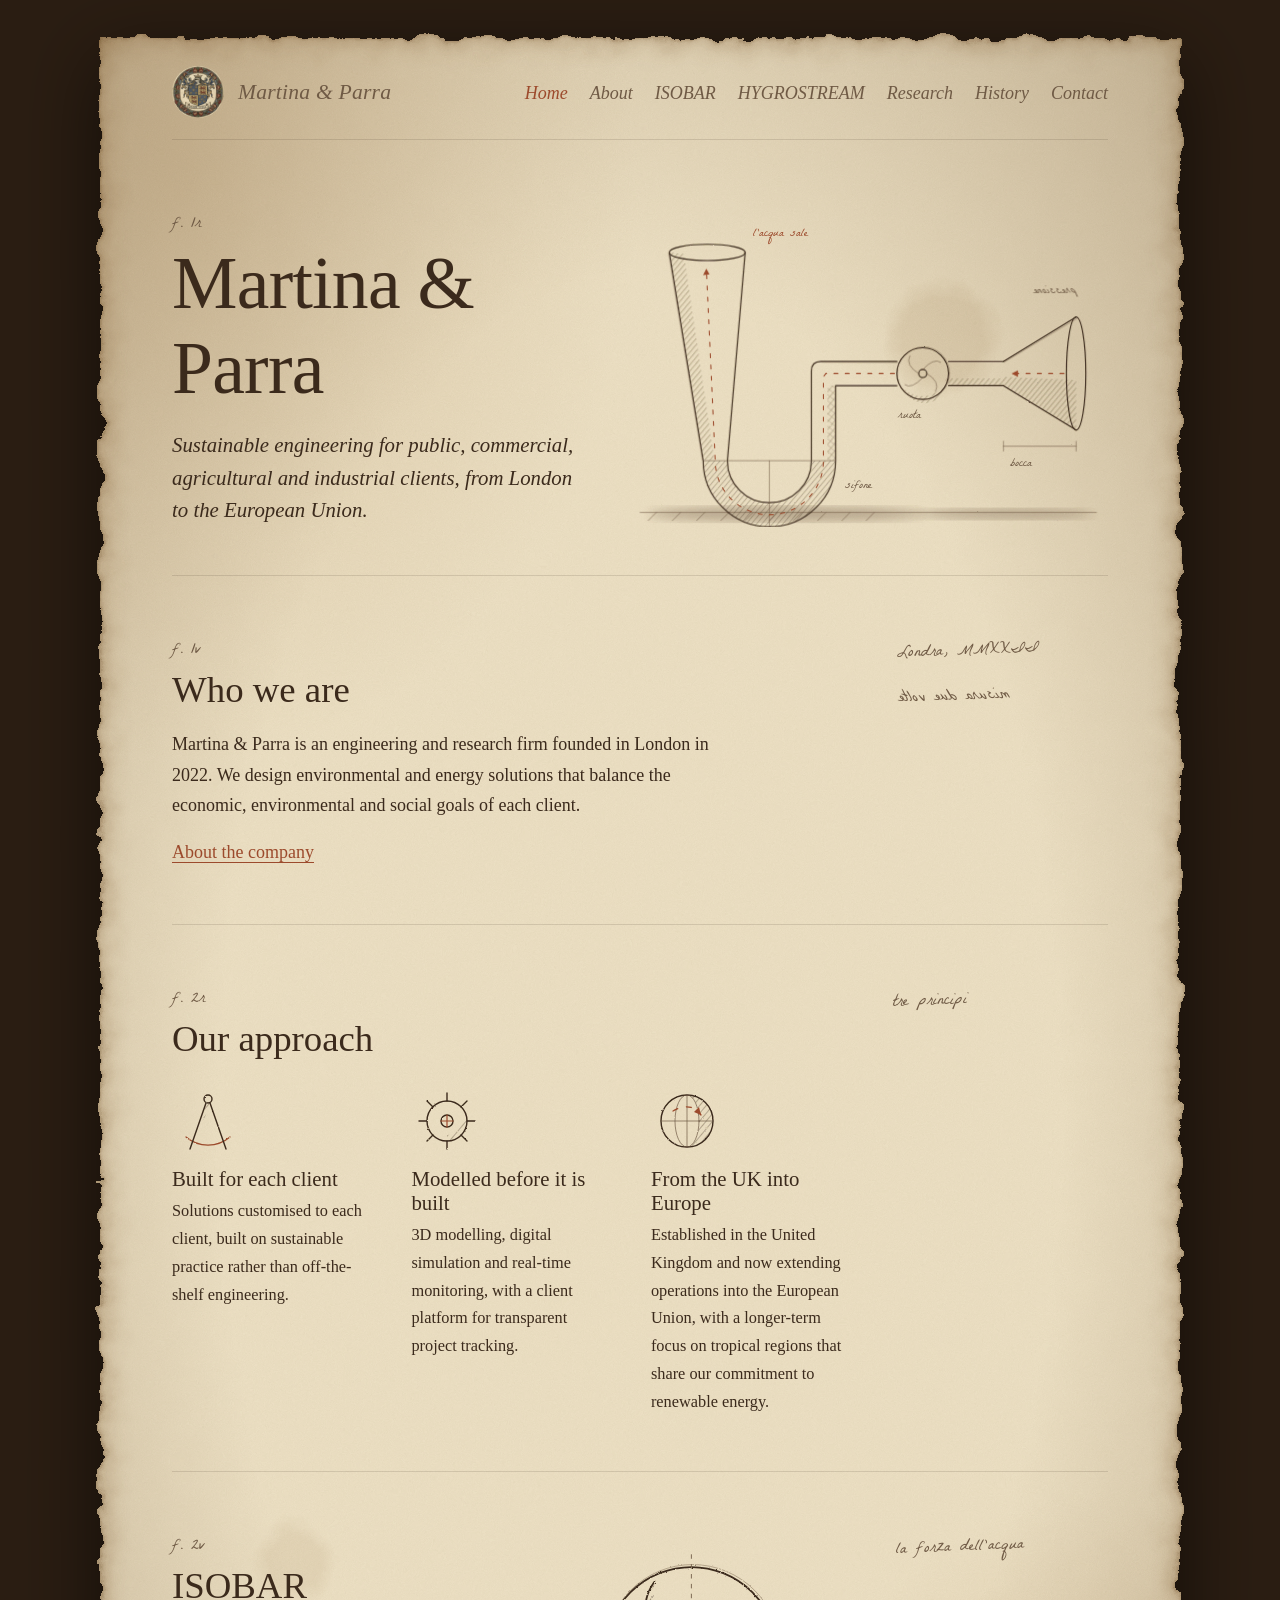
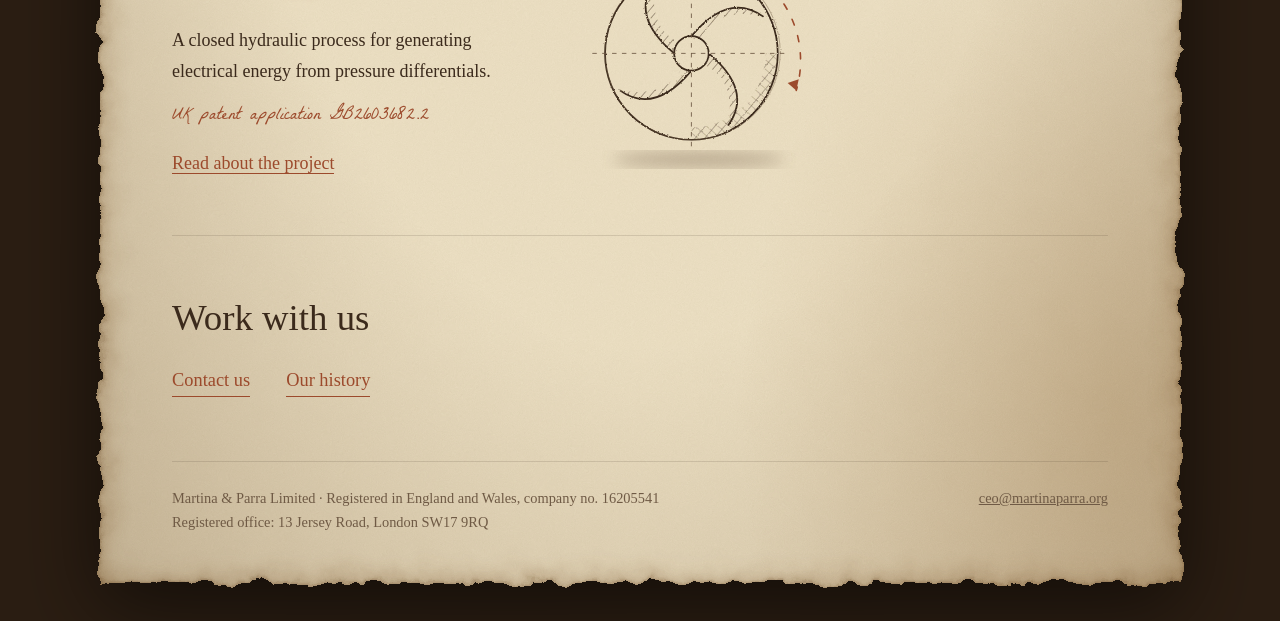
==== commit 1b5f1690: "Add files via upload" ====
--- a/index.html
+++ b/index.html
@@ -94,8 +94,9 @@
     <ul>
       <li><a href="index.html" aria-current="page">Home</a></li>
       <li><a href="about.html">About</a></li>
+      <li><a href="isobar.html">ISOBAR</a></li>
+      <li><a href="hygrostream.html">HYGROSTREAM</a></li>
       <li><a href="research.html">Research</a></li>
-      <li><a href="projects.html">Projects</a></li>
       <li><a href="history.html">History</a></li>
       <li><a href="contact.html">Contact</a></li>
     </ul>
@@ -243,7 +244,7 @@
         <h2 id="isobar">ISOBAR</h2>
         <p>A closed hydraulic process for generating electrical energy from pressure differentials.</p>
         <p class="patent-no">UK patent application GB2603682.2</p>
-        <p><a class="text-link" href="projects.html">Read about the project</a></p>
+        <p><a class="text-link" href="isobar.html">Read about the project</a></p>
       </div>
       <svg class="drawing" viewBox="0 0 260 200" aria-hidden="true">
         <ellipse class="shade" cx="136" cy="186" rx="70" ry="6" filter="url(#smudge)"/>
--- a/codex.css
+++ b/codex.css
@@ -180,15 +180,21 @@
 @keyframes trace  { to { stroke-dashoffset: 0; } }
 @keyframes flow   { to { stroke-dashoffset: -28; } }
 @keyframes spin   { to { transform: rotate(360deg); } }
+@keyframes sway   { 0%, 100% { transform: rotate(-4deg); } 50% { transform: rotate(4deg); } }
 @keyframes swing  { 0%, 100% { transform: rotate(-7deg); } 50% { transform: rotate(7deg); } }
 
 .drawing .spin, .drawing .spin-slow, .drawing .swing { transform-box: view-box; }
 .drawing .spin      { animation: spin 9s linear infinite; }
+.drawing .leaf      { fill: none; stroke: #5b6a3a; stroke-width: .9; stroke-linecap: round; opacity: .85; }
+.drawing .sway      { transform-box: view-box; animation: sway 4.5s ease-in-out infinite; }
+.drawing .swing-slow{ transform-box: view-box; animation: swing 9s ease-in-out infinite; }
+.drawing .flow-soft { fill: none; stroke: var(--sanguine); stroke-width: .9; stroke-dasharray: 4 6; opacity: .8; animation: flow 3s linear infinite; }
 .drawing .spin-slow { animation: spin 24s linear infinite; }
 .drawing .swing     { animation: swing 5s ease-in-out infinite; }
 
 .trace .hatch, .trace .hatch-x, .trace .shade, .trace .flow { opacity: 0; animation: appear 1.2s ease-out 2.2s forwards, flow 1.6s linear infinite; }
 .trace .hatch, .trace .hatch-x { animation: appear 1.2s ease-out 1.6s forwards; }
+.trace .leaf { opacity: 0; animation: appear 1.4s ease-out 2.4s forwards; }
 .trace .shade { animation: appear-shade 1.2s ease-out 1.6s forwards; }
 @keyframes appear-shade { to { opacity: .4; } }
 @keyframes appear { to { opacity: 1; } }
@@ -197,7 +203,8 @@
   .trace .ink, .trace .thin, .trace .chalk { animation: none; stroke-dashoffset: 0; }
   .trace text, .trace .chalk-fill, .trace .hatch, .trace .hatch-x, .trace .flow { animation: none; opacity: 1; }
   .trace .shade { animation: none; opacity: .4; }
-  .drawing .flow, .drawing .spin, .drawing .spin-slow, .drawing .swing { animation: none; }
+  .trace .leaf { animation: none; opacity: .85; }
+  .drawing .flow, .drawing .flow-soft, .drawing .spin, .drawing .spin-slow, .drawing .swing, .drawing .swing-slow, .drawing .sway { animation: none; }
 }
 
 /* ---------- responsive ---------- */
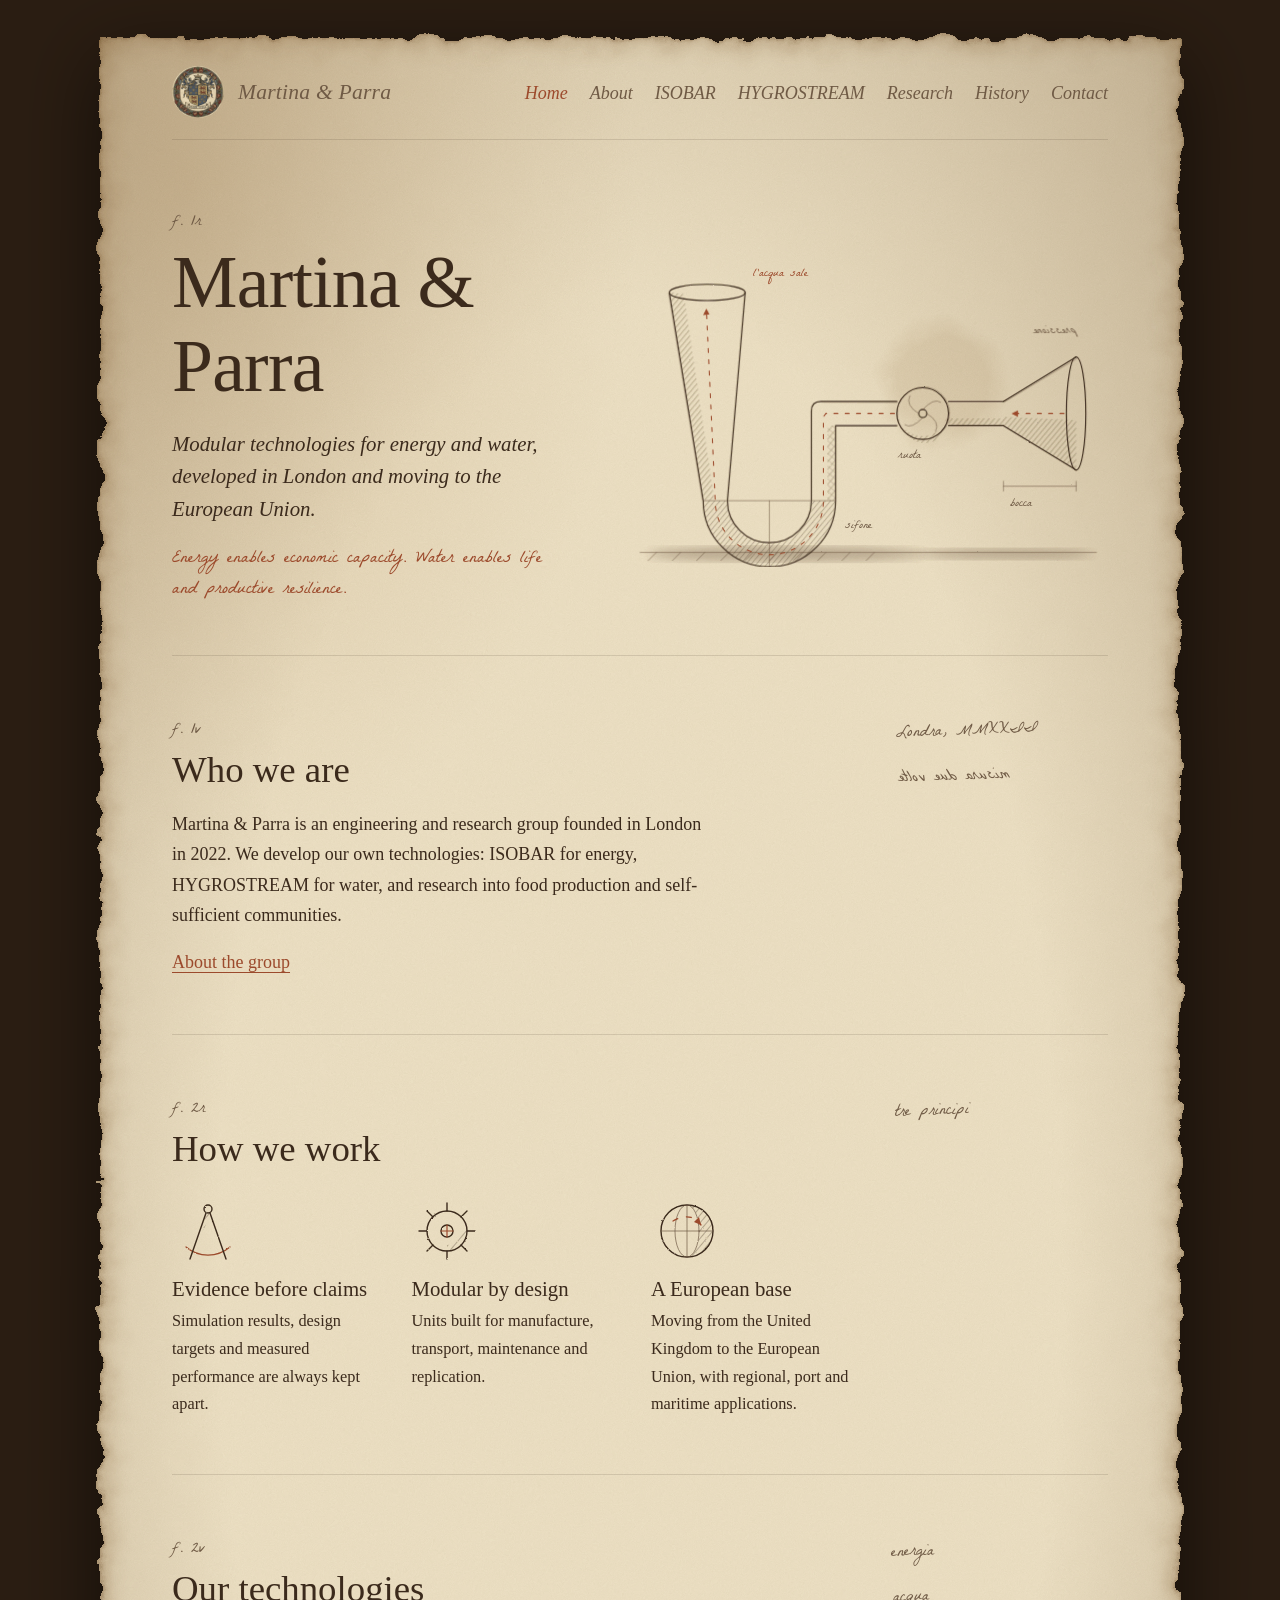
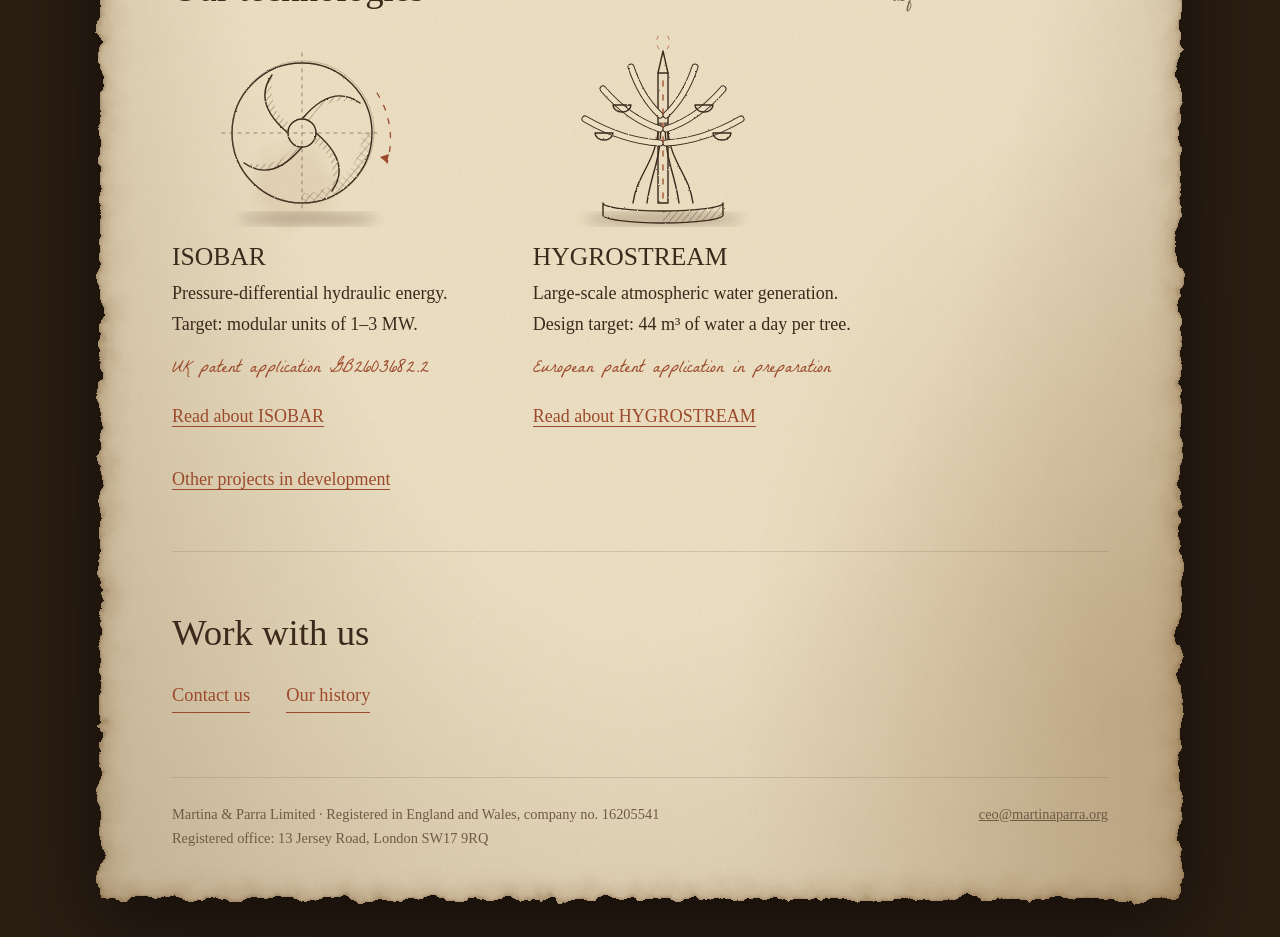
==== commit 04735dca: "Add files via upload" ====
--- a/index.html
+++ b/index.html
@@ -3,8 +3,8 @@
 <head>
 <meta charset="UTF-8">
 <meta name="viewport" content="width=device-width, initial-scale=1.0">
-<title>Martina &amp; Parra — Engineering and research</title>
-<meta name="description" content="Martina & Parra is an engineering and research firm founded in London in 2022, designing environmental and energy solutions for public, commercial, agricultural and industrial clients across the UK and the European Union.">
+<title>Martina &amp; Parra — Energy and water technologies</title>
+<meta name="description" content="Martina & Parra develops modular technologies for energy and water: ISOBAR hydraulic energy and HYGROSTREAM atmospheric water generation. Founded in London, moving to the European Union.">
 <link rel="icon" href="senior_lupus.png">
 
 <link rel="preconnect" href="https://fonts.googleapis.com">
@@ -38,6 +38,10 @@
 .approach svg { width: 72px; height: 72px; margin-bottom: .6rem; }
 .approach p { font-size: 1.02rem; }
 
+.platforms { display: grid; grid-template-columns: minmax(0,1fr) minmax(0,1fr); gap: 2.6rem; margin-top: 1.4rem; }
+.platforms svg { max-width: 260px; margin-bottom: .6rem; }
+.platforms h3 { font-size: 1.6rem; }
+.motto { font-family: var(--hand); color: var(--sanguine); font-size: 1.15rem; margin-top: 1.2rem; max-width: 24rem; }
 .featured {
   display: grid;
   grid-template-columns: minmax(0, 1fr) minmax(0, 1fr);
@@ -49,9 +53,13 @@
 .next-steps { display: flex; flex-wrap: wrap; gap: 14px 36px; margin-top: 1.6rem; font-size: 1.15rem; }
 
 @media (max-width: 780px) {
-  .hero, .featured { grid-template-columns: 1fr; }
+  .hero, .platforms { display: grid; grid-template-columns: minmax(0,1fr) minmax(0,1fr); gap: 2.6rem; margin-top: 1.4rem; }
+.platforms svg { max-width: 260px; margin-bottom: .6rem; }
+.platforms h3 { font-size: 1.6rem; }
+.motto { font-family: var(--hand); color: var(--sanguine); font-size: 1.15rem; margin-top: 1.2rem; max-width: 24rem; }
+.featured { grid-template-columns: 1fr; }
   .hero { padding-top: 40px; }
-  .approach { grid-template-columns: 1fr; gap: 1.8rem; }
+  .approach, .platforms { grid-template-columns: 1fr; gap: 1.8rem; }
 }
 </style>
 </head>
@@ -107,7 +115,8 @@
     <div>
       <span class="folio-mark">f. 1r</span>
       <h1>Martina &amp; Parra</h1>
-      <p class="hero-lead">Sustainable engineering for public, commercial, agricultural and industrial clients, from London to the European Union.</p>
+      <p class="hero-lead">Modular technologies for energy and water, developed in London and moving to the European Union.</p>
+      <p class="motto">Energy enables economic capacity. Water enables life and productive resilience.</p>
     </div>
 
     <svg class="drawing trace" viewBox="0 0 600 400" role="img"
@@ -174,8 +183,8 @@
     <div>
       <span class="folio-mark">f. 1v</span>
       <h2 id="who">Who we are</h2>
-      <p>Martina &amp; Parra is an engineering and research firm founded in London in 2022. We design environmental and energy solutions that balance the economic, environmental and social goals of each client.</p>
-      <p><a class="text-link" href="about.html">About the company</a></p>
+      <p>Martina &amp; Parra is an engineering and research group founded in London in 2022. We develop our own technologies: ISOBAR for energy, HYGROSTREAM for water, and research into food production and self-sufficient communities.</p>
+      <p><a class="text-link" href="about.html">About the group</a></p>
     </div>
     <aside class="marginalia" aria-hidden="true">
       <p>Londra, MMXXII</p>
@@ -183,11 +192,11 @@
     </aside>
   </section>
 
-  <!-- APPROACH -->
+  <!-- PRINCIPLES -->
   <section class="folio" aria-labelledby="approach">
     <div>
       <span class="folio-mark">f. 2r</span>
-      <h2 id="approach">Our approach</h2>
+      <h2 id="approach">How we work</h2>
       <div class="approach">
         <div>
           <svg class="drawing" viewBox="0 0 72 72" aria-hidden="true">
@@ -199,8 +208,8 @@
               <path class="hatch" d="M34 18 L38 18 L30 40 Z"/>
             </g>
           </svg>
-          <h3>Built for each client</h3>
-          <p>Solutions customised to each client, built on sustainable practice rather than off-the-shelf engineering.</p>
+          <h3>Evidence before claims</h3>
+          <p>Simulation results, design targets and measured performance are always kept apart.</p>
         </div>
         <div>
           <svg class="drawing" viewBox="0 0 72 72" aria-hidden="true">
@@ -212,8 +221,8 @@
             <path class="chalk" d="M36 30 L36 42 M30 36 L42 36"/>
             </g></g>
           </svg>
-          <h3>Modelled before it is built</h3>
-          <p>3D modelling, digital simulation and real-time monitoring, with a client platform for transparent project tracking.</p>
+          <h3>Modular by design</h3>
+          <p>Units built for manufacture, transport, maintenance and replication.</p>
         </div>
         <div>
           <svg class="drawing" viewBox="0 0 72 72" aria-hidden="true">
@@ -226,8 +235,8 @@
             <path class="flow" d="M22 26 Q40 16 50 30"/>
             <path class="chalk-fill" d="M50 30 l-2 -8 l-5 5 z"/>
           </svg>
-          <h3>From the UK into Europe</h3>
-          <p>Established in the United Kingdom and now extending operations into the European Union, with a longer-term focus on tropical regions that share our commitment to renewable energy.</p>
+          <h3>A European base</h3>
+          <p>Moving from the United Kingdom to the European Union, with regional, port and maritime applications.</p>
         </div>
       </div>
     </div>
@@ -236,17 +245,14 @@
     </aside>
   </section>
 
-  <!-- FEATURED PROJECT -->
-  <section class="folio" aria-labelledby="isobar">
-    <div class="featured">
-      <div>
-        <span class="folio-mark">f. 2v</span>
-        <h2 id="isobar">ISOBAR</h2>
-        <p>A closed hydraulic process for generating electrical energy from pressure differentials.</p>
-        <p class="patent-no">UK patent application GB2603682.2</p>
-        <p><a class="text-link" href="isobar.html">Read about the project</a></p>
-      </div>
-      <svg class="drawing" viewBox="0 0 260 200" aria-hidden="true">
+  <!-- TECHNOLOGIES -->
+  <section class="folio" aria-labelledby="tech">
+    <div>
+      <span class="folio-mark">f. 2v</span>
+      <h2 id="tech">Our technologies</h2>
+      <div class="platforms">
+        <article>
+          <svg class="drawing" viewBox="0 0 260 200" aria-hidden="true">
         <ellipse class="shade" cx="136" cy="186" rx="70" ry="6" filter="url(#smudge)"/>
         <g filter="url(#pencil)">
         <path class="hatch-x" d="M130 170 A70 70 0 0 0 200 100 L190 100 A60 60 0 0 1 130 160 Z"/>
@@ -262,9 +268,38 @@
         <path class="flow" d="M205 60 A85 85 0 0 1 215 130"/>
         <path class="chalk-fill" d="M215 130 l-7 -6 l9 -3 z"/>
       </svg>
+          <h3>ISOBAR</h3>
+          <p>Pressure-differential hydraulic energy. Target: modular units of 1–3 MW.</p>
+          <p class="patent-no">UK patent application GB2603682.2</p>
+          <p><a class="text-link" href="isobar.html">Read about ISOBAR</a></p>
+        </article>
+        <article>
+          <svg class="drawing" viewBox="0 0 260 200" aria-hidden="true">
+        <ellipse class="shade" cx="130" cy="186" rx="80" ry="6" filter="url(#smudge)"/>
+        <g filter="url(#pencil)">
+          <path class="ink" d="M70 182 A60 8 0 0 0 190 182 L190 170 A60 8 0 0 1 70 170 Z"/>
+          <path class="hatch" d="M130 190 A60 8 0 0 0 190 182 L190 170 A60 8 0 0 1 130 178 Z"/>
+          <path class="ink" d="M100 170 C104 140 124 130 126 90 M160 170 C156 140 136 130 134 90 M114 170 C118 140 128 128 128 90 M146 170 C142 140 132 128 132 90"/>
+          <rect class="ink" x="125" y="40" width="10" height="130"/>
+          <path class="ink" d="M125 40 L130 18 L135 40"/>
+          <path d="M127 110 Q90 108 52 86 M127 96 Q96 86 70 56 M127 82 Q108 64 98 34 M133 110 Q170 108 208 86 M133 96 Q164 86 190 56 M133 82 Q152 64 162 34" style="fill:none;stroke:var(--ink);stroke-width:7;stroke-linecap:round"/>
+          <path d="M127 110 Q90 108 52 86 M127 96 Q96 86 70 56 M127 82 Q108 64 98 34 M133 110 Q170 108 208 86 M133 96 Q164 86 190 56 M133 82 Q152 64 162 34" style="fill:none;stroke:var(--paper);stroke-width:5;stroke-linecap:round"/>
+          <path class="ink" d="M62 100 a9 7 0 0 0 18 0 Z M80 72 a9 7 0 0 0 18 0 Z M162 72 a9 7 0 0 0 18 0 Z M180 100 a9 7 0 0 0 18 0 Z"/>
+        </g>
+        <path class="flow" d="M130 48 L130 168"/>
+        <path class="flow-soft" d="M126 16 q-5 -7 0 -14 M134 16 q5 -7 0 -14"/>
+      </svg>
+          <h3>HYGROSTREAM</h3>
+          <p>Large-scale atmospheric water generation. Design target: 44 m³ of water a day per tree.</p>
+          <p class="patent-no">European patent application in preparation</p>
+          <p><a class="text-link" href="hygrostream.html">Read about HYGROSTREAM</a></p>
+        </article>
+      </div>
+      <p style="margin-top:2rem"><a class="text-link" href="research.html">Other projects in development</a></p>
     </div>
     <aside class="marginalia" aria-hidden="true">
-      <p>la forza dell'acqua</p>
+      <p>energia</p>
+      <p>acqua</p>
     </aside>
   </section>
 
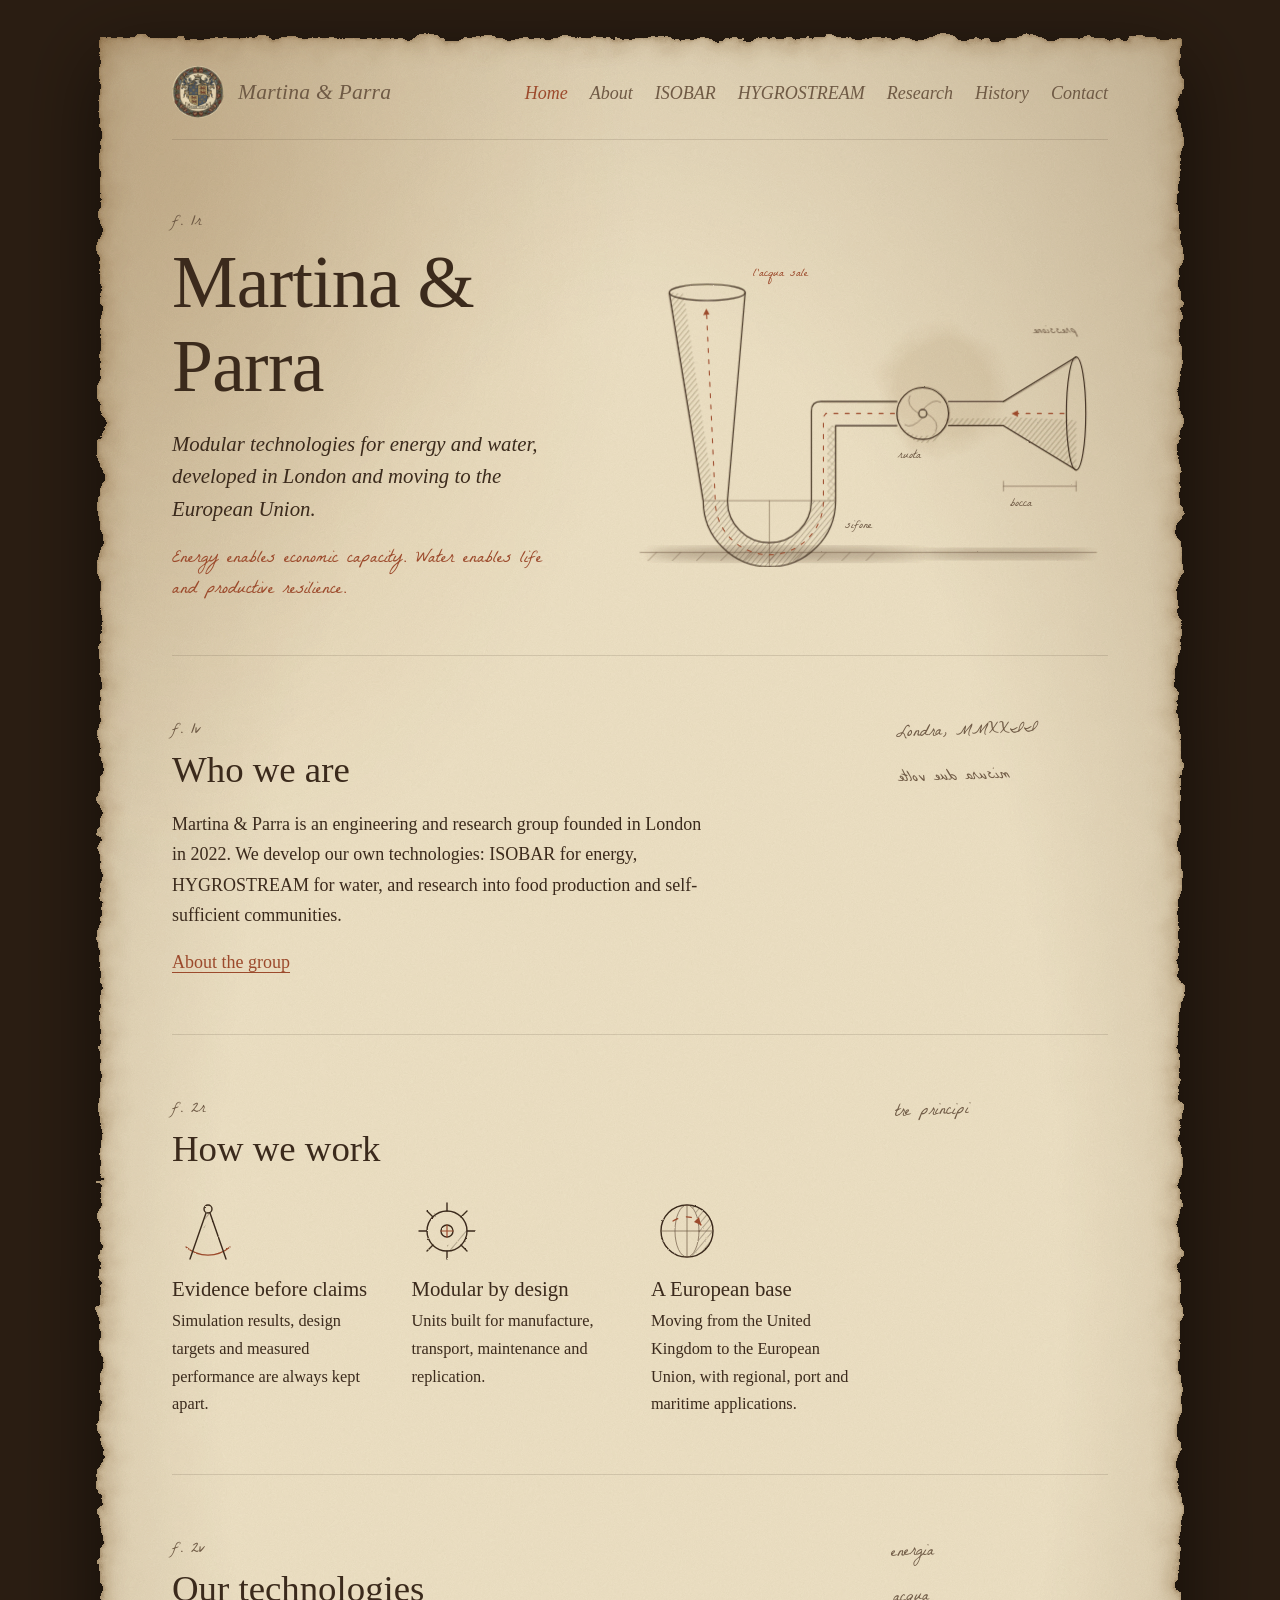
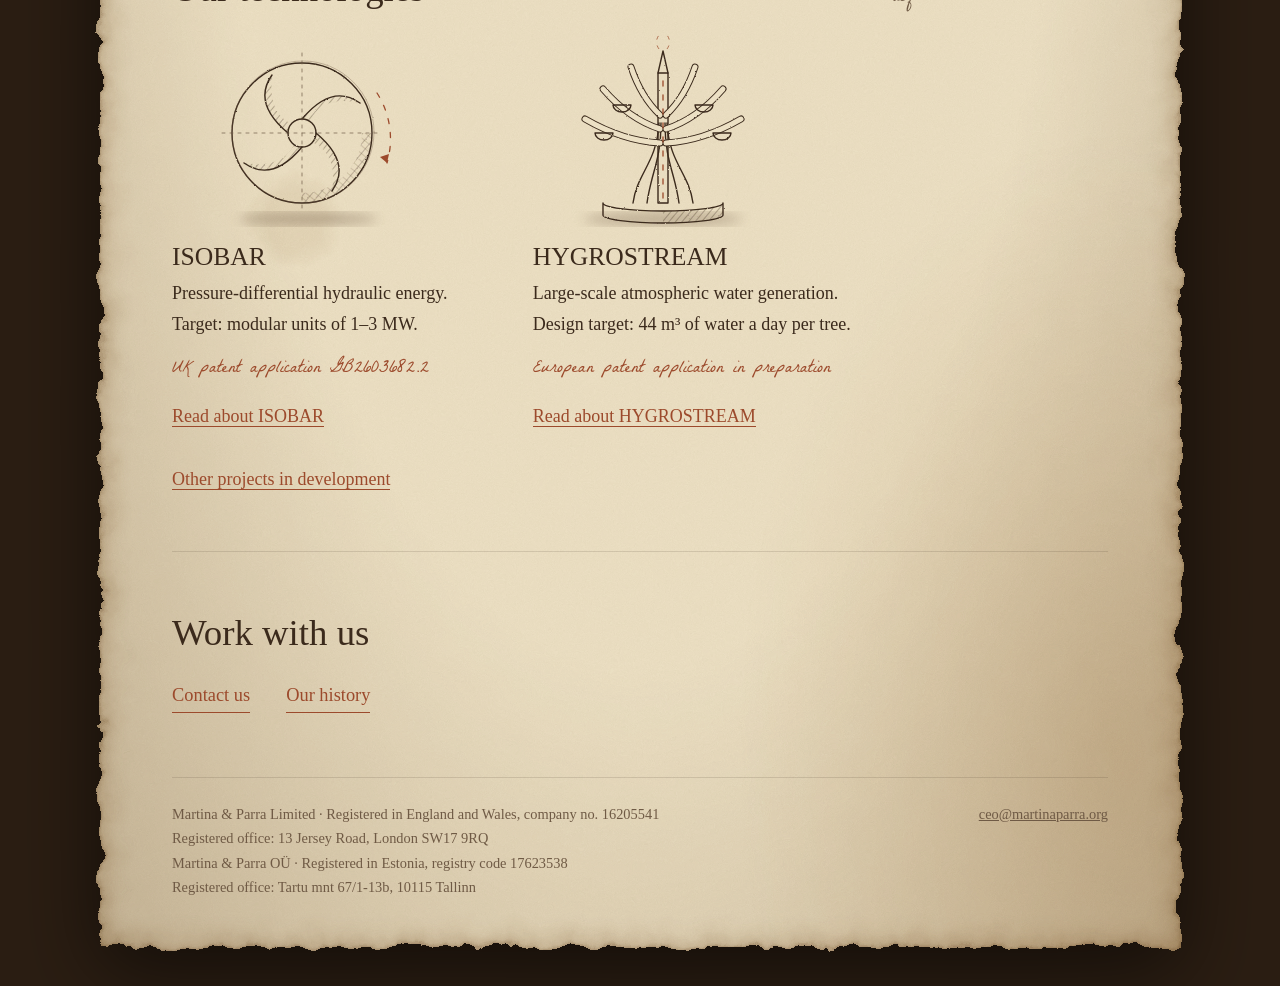
==== commit 57085128: "Footer: add Martina & Parra OÜ (Estonia) registered office Co-Authored-By: Claude Opus 5.5 <noreply@" ====
--- a/index.html
+++ b/index.html
@@ -315,7 +315,7 @@
   </section>
 
   <footer class="colophon">
-    <span>Martina &amp; Parra Limited · Registered in England and Wales, company no. 16205541<br>Registered office: 13 Jersey Road, London SW17 9RQ</span>
+    <span>Martina &amp; Parra Limited · Registered in England and Wales, company no. 16205541<br>Registered office: 13 Jersey Road, London SW17 9RQ<br>Martina &amp; Parra OÜ · Registered in Estonia, registry code 17623538<br>Registered office: Tartu mnt 67/1-13b, 10115 Tallinn</span>
     <a href="mailto:ceo@martinaparra.org">ceo@martinaparra.org</a>
   </footer>
 
